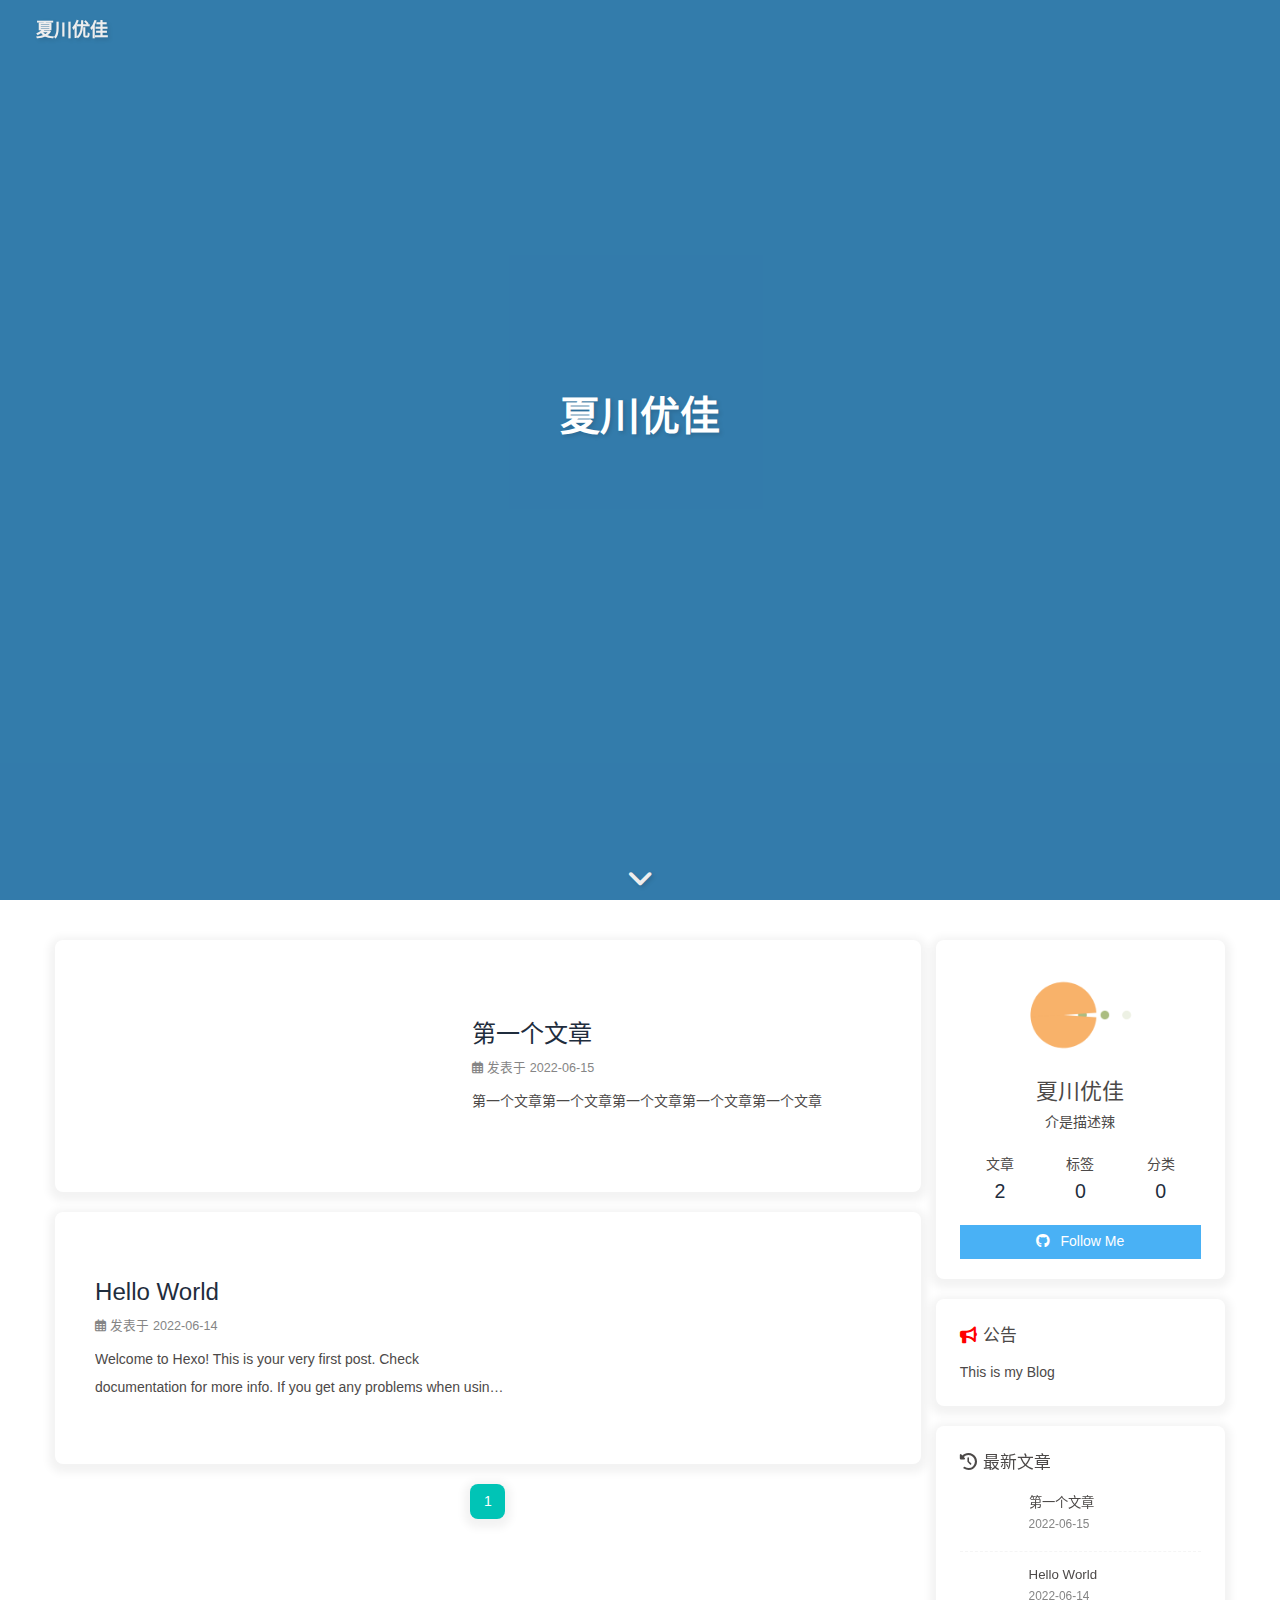
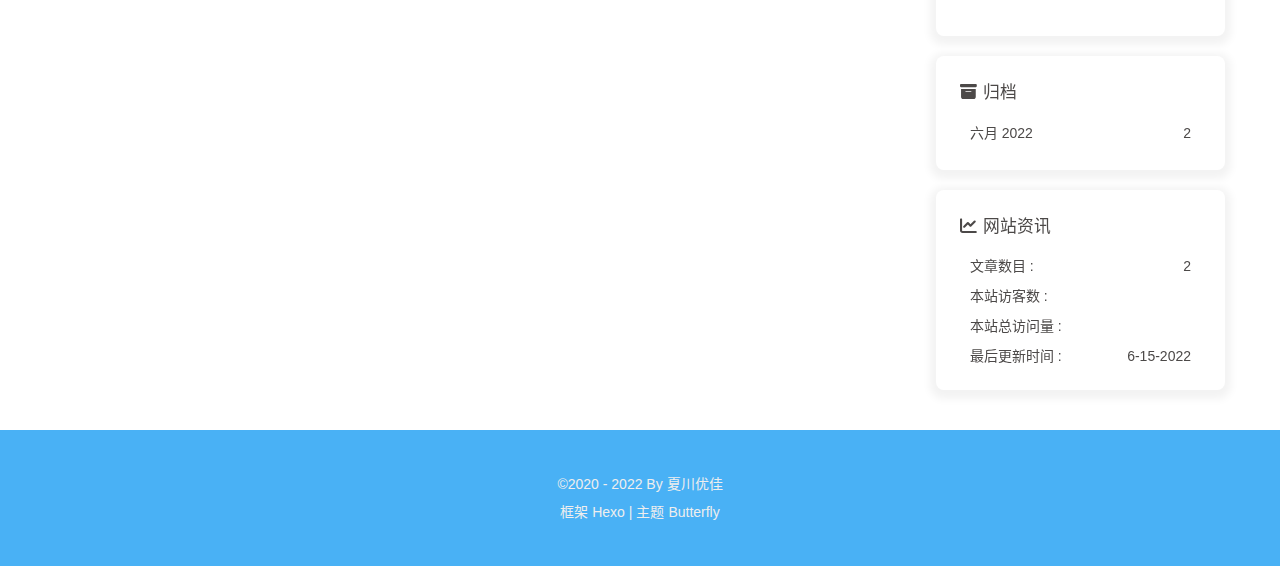
==== index.html @ 1b3fba4b "Site updated: 2022-06-15 10:42:10" ====
<!DOCTYPE html><html lang="zh-CN" data-theme="light"><head><meta charset="UTF-8"><meta http-equiv="X-UA-Compatible" content="IE=edge"><meta name="viewport" content="width=device-width, initial-scale=1.0, maximum-scale=1.0, user-scalable=no"><title>夏川优佳 - 副标题</title><meta name="keywords" content="博客"><meta name="author" content="夏川优佳"><meta name="copyright" content="夏川优佳"><meta name="format-detection" content="telephone=no"><meta name="theme-color" content="#ffffff"><meta name="description" content="介是描述辣">
<meta property="og:type" content="website">
<meta property="og:title" content="夏川优佳">
<meta property="og:url" content="https://xiachuanyoujia.github.io.git/index.html">
<meta property="og:site_name" content="夏川优佳">
<meta property="og:description" content="介是描述辣">
<meta property="og:locale" content="zh_CN">
<meta property="og:image" content="https://i.loli.net/2021/02/24/5O1day2nriDzjSu.png">
<meta property="article:author" content="夏川优佳">
<meta property="article:tag" content="博客">
<meta name="twitter:card" content="summary">
<meta name="twitter:image" content="https://i.loli.net/2021/02/24/5O1day2nriDzjSu.png"><link rel="shortcut icon" href="/img/favicon.png"><link rel="canonical" href="https://xiachuanyoujia.github.io.git/"><link rel="preconnect" href="//cdn.jsdelivr.net"/><link rel="preconnect" href="//busuanzi.ibruce.info"/><link rel="stylesheet" href="/css/index.css"><link rel="stylesheet" href="https://cdn.jsdelivr.net/npm/@fortawesome/fontawesome-free@6/css/all.min.css" media="print" onload="this.media='all'"><link rel="stylesheet" href="https://cdn.jsdelivr.net/npm/@fancyapps/ui/dist/fancybox.css" media="print" onload="this.media='all'"><script>const GLOBAL_CONFIG = { 
  root: '/',
  algolia: undefined,
  localSearch: undefined,
  translate: undefined,
  noticeOutdate: undefined,
  highlight: {"plugin":"highlighjs","highlightCopy":true,"highlightLang":true,"highlightHeightLimit":false},
  copy: {
    success: '复制成功',
    error: '复制错误',
    noSupport: '浏览器不支持'
  },
  relativeDate: {
    homepage: false,
    post: false
  },
  runtime: '',
  date_suffix: {
    just: '刚刚',
    min: '分钟前',
    hour: '小时前',
    day: '天前',
    month: '个月前'
  },
  copyright: undefined,
  lightbox: 'fancybox',
  Snackbar: undefined,
  source: {
    justifiedGallery: {
      js: 'https://cdn.jsdelivr.net/npm/flickr-justified-gallery@2/dist/fjGallery.min.js',
      css: 'https://cdn.jsdelivr.net/npm/flickr-justified-gallery@2/dist/fjGallery.min.css'
    }
  },
  isPhotoFigcaption: false,
  islazyload: false,
  isAnchor: false
}</script><script id="config-diff">var GLOBAL_CONFIG_SITE = {
  title: '夏川优佳',
  isPost: false,
  isHome: true,
  isHighlightShrink: false,
  isToc: false,
  postUpdate: '2022-06-15 10:41:44'
}</script><noscript><style type="text/css">
  #nav {
    opacity: 1
  }
  .justified-gallery img {
    opacity: 1
  }

  #recent-posts time,
  #post-meta time {
    display: inline !important
  }
</style></noscript><script>(win=>{
    win.saveToLocal = {
      set: function setWithExpiry(key, value, ttl) {
        if (ttl === 0) return
        const now = new Date()
        const expiryDay = ttl * 86400000
        const item = {
          value: value,
          expiry: now.getTime() + expiryDay,
        }
        localStorage.setItem(key, JSON.stringify(item))
      },

      get: function getWithExpiry(key) {
        const itemStr = localStorage.getItem(key)

        if (!itemStr) {
          return undefined
        }
        const item = JSON.parse(itemStr)
        const now = new Date()

        if (now.getTime() > item.expiry) {
          localStorage.removeItem(key)
          return undefined
        }
        return item.value
      }
    }
  
    win.getScript = url => new Promise((resolve, reject) => {
      const script = document.createElement('script')
      script.src = url
      script.async = true
      script.onerror = reject
      script.onload = script.onreadystatechange = function() {
        const loadState = this.readyState
        if (loadState && loadState !== 'loaded' && loadState !== 'complete') return
        script.onload = script.onreadystatechange = null
        resolve()
      }
      document.head.appendChild(script)
    })
  
      win.activateDarkMode = function () {
        document.documentElement.setAttribute('data-theme', 'dark')
        if (document.querySelector('meta[name="theme-color"]') !== null) {
          document.querySelector('meta[name="theme-color"]').setAttribute('content', '#0d0d0d')
        }
      }
      win.activateLightMode = function () {
        document.documentElement.setAttribute('data-theme', 'light')
        if (document.querySelector('meta[name="theme-color"]') !== null) {
          document.querySelector('meta[name="theme-color"]').setAttribute('content', '#ffffff')
        }
      }
      const t = saveToLocal.get('theme')
    
          if (t === 'dark') activateDarkMode()
          else if (t === 'light') activateLightMode()
        
      const asideStatus = saveToLocal.get('aside-status')
      if (asideStatus !== undefined) {
        if (asideStatus === 'hide') {
          document.documentElement.classList.add('hide-aside')
        } else {
          document.documentElement.classList.remove('hide-aside')
        }
      }
    
    const detectApple = () => {
      if(/iPad|iPhone|iPod|Macintosh/.test(navigator.userAgent)){
        document.documentElement.classList.add('apple')
      }
    }
    detectApple()
    })(window)</script><meta name="generator" content="Hexo 6.2.0"></head><body><div id="sidebar"><div id="menu-mask"></div><div id="sidebar-menus"><div class="avatar-img is-center"><img src="https://i.loli.net/2021/02/24/5O1day2nriDzjSu.png" onerror="onerror=null;src='/img/friend_404.gif'" alt="avatar"/></div><div class="sidebar-site-data site-data is-center"><a href="/archives/"><div class="headline">文章</div><div class="length-num">2</div></a><a href="/tags/"><div class="headline">标签</div><div class="length-num">0</div></a><a href="/categories/"><div class="headline">分类</div><div class="length-num">0</div></a></div><hr/></div></div><div class="page" id="body-wrap"><header class="full_page" id="page-header"><nav id="nav"><span id="blog_name"><a id="site-name" href="/">夏川优佳</a></span><div id="menus"><div id="toggle-menu"><a class="site-page"><i class="fas fa-bars fa-fw"></i></a></div></div></nav><div id="site-info"><h1 id="site-title">夏川优佳</h1></div><div id="scroll-down"><i class="fas fa-angle-down scroll-down-effects"></i></div></header><main class="layout" id="content-inner"><div class="recent-posts" id="recent-posts"><div class="recent-post-item"><div class="post_cover left"><a href="/2022/06/15/%E7%AC%AC%E4%B8%80%E4%B8%AA%E6%96%87%E7%AB%A0/" title="第一个文章"><img class="post_bg" src="[data-uri]" onerror="this.onerror=null;this.src='/img/404.jpg'" alt="第一个文章"></a></div><div class="recent-post-info"><a class="article-title" href="/2022/06/15/%E7%AC%AC%E4%B8%80%E4%B8%AA%E6%96%87%E7%AB%A0/" title="第一个文章">第一个文章</a><div class="article-meta-wrap"><span class="post-meta-date"><i class="far fa-calendar-alt"></i><span class="article-meta-label">发表于</span><time datetime="2022-06-15T02:38:54.000Z" title="发表于 2022-06-15 10:38:54">2022-06-15</time></span></div><div class="content">第一个文章第一个文章第一个文章第一个文章第一个文章
</div></div></div><div class="recent-post-item"><div class="post_cover right"><a href="/2022/06/14/hello-world/" title="Hello World"><img class="post_bg" src="[data-uri]" onerror="this.onerror=null;this.src='/img/404.jpg'" alt="Hello World"></a></div><div class="recent-post-info"><a class="article-title" href="/2022/06/14/hello-world/" title="Hello World">Hello World</a><div class="article-meta-wrap"><span class="post-meta-date"><i class="far fa-calendar-alt"></i><span class="article-meta-label">发表于</span><time datetime="2022-06-14T13:04:48.218Z" title="发表于 2022-06-14 21:04:48">2022-06-14</time></span></div><div class="content">Welcome to Hexo! This is your very first post. Check documentation for more info. If you get any problems when using Hexo, you can find the answer in troubleshooting or you can ask me on GitHub.
Quick StartCreate a new post1$ hexo new &quot;My New Post&quot;

More info: Writing
Run server1$ hexo server

More info: Server
Generate static files1$ hexo generate

More info: Generating
Deploy to remote sites1$ hexo deploy

More info: Deployment
</div></div></div><nav id="pagination"><div class="pagination"><span class="page-number current">1</span></div></nav></div><div class="aside-content" id="aside-content"><div class="card-widget card-info"><div class="is-center"><div class="avatar-img"><img src="https://i.loli.net/2021/02/24/5O1day2nriDzjSu.png" onerror="this.onerror=null;this.src='/img/friend_404.gif'" alt="avatar"/></div><div class="author-info__name">夏川优佳</div><div class="author-info__description">介是描述辣</div></div><div class="card-info-data site-data is-center"><a href="/archives/"><div class="headline">文章</div><div class="length-num">2</div></a><a href="/tags/"><div class="headline">标签</div><div class="length-num">0</div></a><a href="/categories/"><div class="headline">分类</div><div class="length-num">0</div></a></div><a id="card-info-btn" target="_blank" rel="noopener" href="https://github.com/xxxxxx"><i class="fab fa-github"></i><span>Follow Me</span></a></div><div class="card-widget card-announcement"><div class="item-headline"><i class="fas fa-bullhorn fa-shake"></i><span>公告</span></div><div class="announcement_content">This is my Blog</div></div><div class="sticky_layout"><div class="card-widget card-recent-post"><div class="item-headline"><i class="fas fa-history"></i><span>最新文章</span></div><div class="aside-list"><div class="aside-list-item"><a class="thumbnail" href="/2022/06/15/%E7%AC%AC%E4%B8%80%E4%B8%AA%E6%96%87%E7%AB%A0/" title="第一个文章"><img src="[data-uri]" onerror="this.onerror=null;this.src='/img/404.jpg'" alt="第一个文章"/></a><div class="content"><a class="title" href="/2022/06/15/%E7%AC%AC%E4%B8%80%E4%B8%AA%E6%96%87%E7%AB%A0/" title="第一个文章">第一个文章</a><time datetime="2022-06-15T02:38:54.000Z" title="发表于 2022-06-15 10:38:54">2022-06-15</time></div></div><div class="aside-list-item"><a class="thumbnail" href="/2022/06/14/hello-world/" title="Hello World"><img src="[data-uri]" onerror="this.onerror=null;this.src='/img/404.jpg'" alt="Hello World"/></a><div class="content"><a class="title" href="/2022/06/14/hello-world/" title="Hello World">Hello World</a><time datetime="2022-06-14T13:04:48.218Z" title="发表于 2022-06-14 21:04:48">2022-06-14</time></div></div></div></div><div class="card-widget card-archives"><div class="item-headline"><i class="fas fa-archive"></i><span>归档</span></div><ul class="card-archive-list"><li class="card-archive-list-item"><a class="card-archive-list-link" href="/archives/2022/06/"><span class="card-archive-list-date">六月 2022</span><span class="card-archive-list-count">2</span></a></li></ul></div><div class="card-widget card-webinfo"><div class="item-headline"><i class="fas fa-chart-line"></i><span>网站资讯</span></div><div class="webinfo"><div class="webinfo-item"><div class="item-name">文章数目 :</div><div class="item-count">2</div></div><div class="webinfo-item"><div class="item-name">本站访客数 :</div><div class="item-count" id="busuanzi_value_site_uv"></div></div><div class="webinfo-item"><div class="item-name">本站总访问量 :</div><div class="item-count" id="busuanzi_value_site_pv"></div></div><div class="webinfo-item"><div class="item-name">最后更新时间 :</div><div class="item-count" id="last-push-date" data-lastPushDate="2022-06-15T02:41:44.175Z"></div></div></div></div></div></div></main><footer id="footer"><div id="footer-wrap"><div class="copyright">&copy;2020 - 2022 By 夏川优佳</div><div class="framework-info"><span>框架 </span><a target="_blank" rel="noopener" href="https://hexo.io">Hexo</a><span class="footer-separator">|</span><span>主题 </span><a target="_blank" rel="noopener" href="https://github.com/jerryc127/hexo-theme-butterfly">Butterfly</a></div></div></footer></div><div id="rightside"><div id="rightside-config-hide"><button id="darkmode" type="button" title="浅色和深色模式转换"><i class="fas fa-adjust"></i></button><button id="hide-aside-btn" type="button" title="单栏和双栏切换"><i class="fas fa-arrows-alt-h"></i></button></div><div id="rightside-config-show"><button id="rightside_config" type="button" title="设置"><i class="fas fa-cog fa-spin"></i></button><button id="go-up" type="button" title="回到顶部"><i class="fas fa-arrow-up"></i></button></div></div><div><script src="/js/utils.js"></script><script src="/js/main.js"></script><script src="https://cdn.jsdelivr.net/npm/@fancyapps/ui/dist/fancybox.umd.js"></script><div class="js-pjax"></div><script async data-pjax src="//busuanzi.ibruce.info/busuanzi/2.3/busuanzi.pure.mini.js"></script></div></body></html>
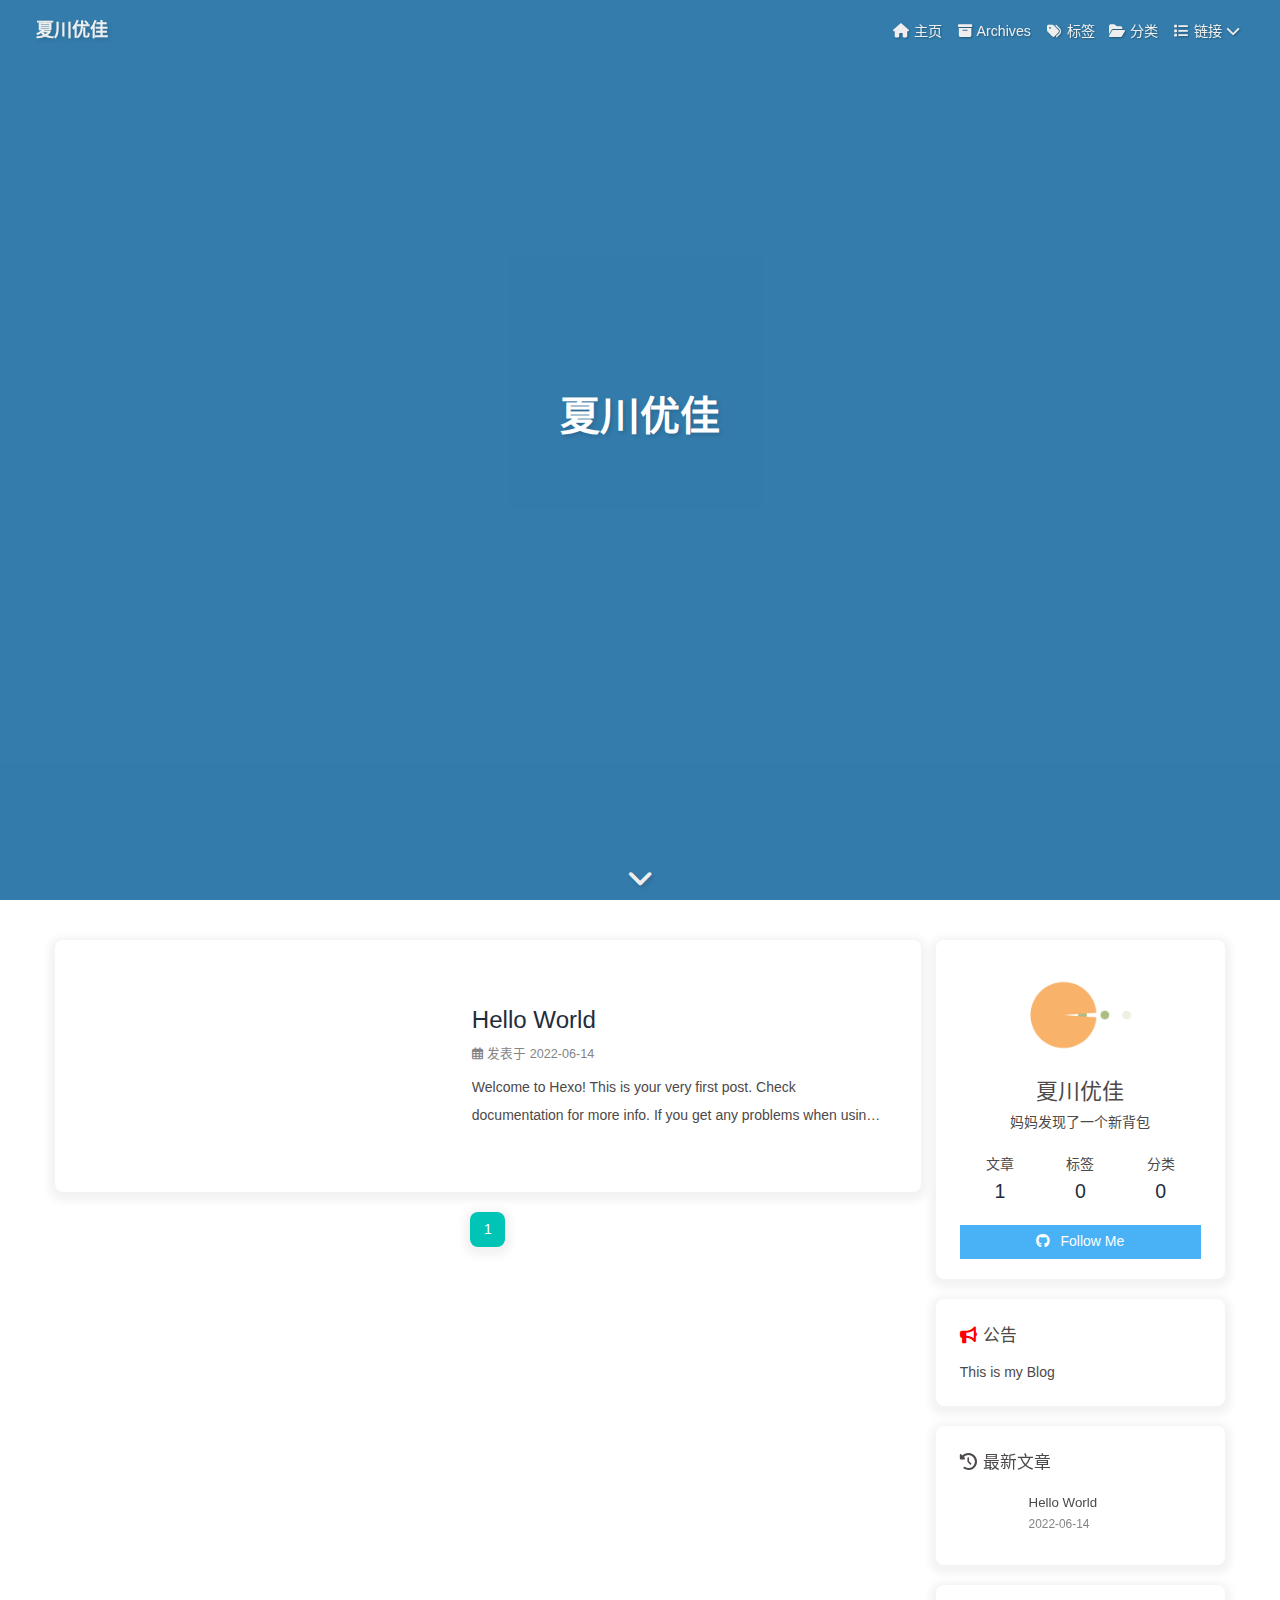
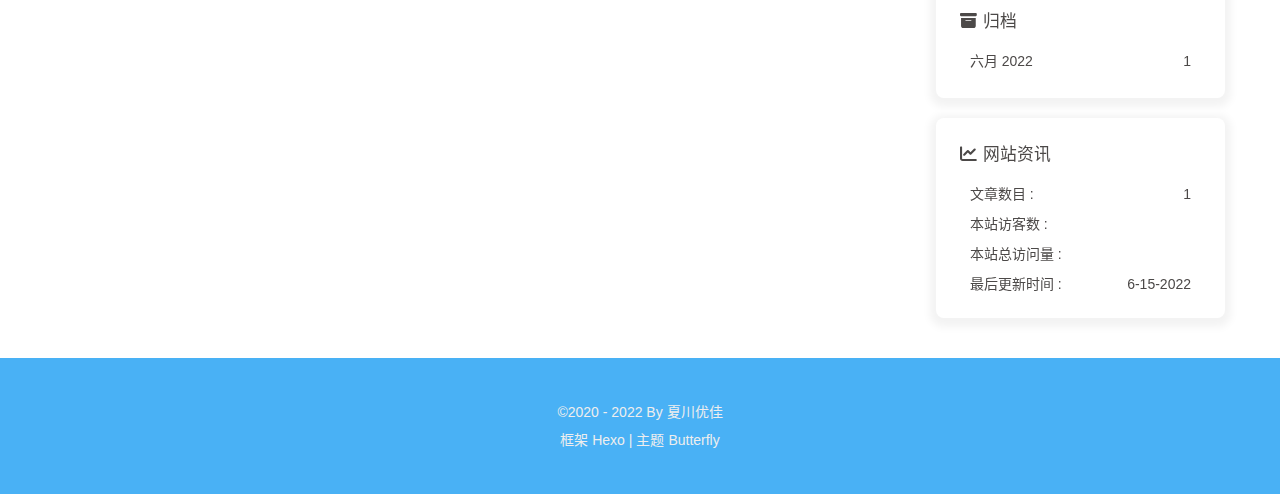
==== commit 221db5e5: "Site updated: 2022-06-15 11:20:56" ====
--- a/index.html
+++ b/index.html
@@ -1,13 +1,13 @@
-<!DOCTYPE html><html lang="zh-CN" data-theme="light"><head><meta charset="UTF-8"><meta http-equiv="X-UA-Compatible" content="IE=edge"><meta name="viewport" content="width=device-width, initial-scale=1.0, maximum-scale=1.0, user-scalable=no"><title>夏川优佳 - 副标题</title><meta name="keywords" content="博客"><meta name="author" content="夏川优佳"><meta name="copyright" content="夏川优佳"><meta name="format-detection" content="telephone=no"><meta name="theme-color" content="#ffffff"><meta name="description" content="介是描述辣">
+<!DOCTYPE html><html lang="zh-CN" data-theme="light"><head><meta charset="UTF-8"><meta http-equiv="X-UA-Compatible" content="IE=edge"><meta name="viewport" content="width=device-width, initial-scale=1.0, maximum-scale=1.0, user-scalable=no"><title>夏川优佳 - 正在驾驶铁御</title><meta name="keywords" content="博客，咕咕咕"><meta name="author" content="夏川优佳"><meta name="copyright" content="夏川优佳"><meta name="format-detection" content="telephone=no"><meta name="theme-color" content="#ffffff"><meta name="description" content="妈妈发现了一个新背包">
 <meta property="og:type" content="website">
 <meta property="og:title" content="夏川优佳">
 <meta property="og:url" content="https://xiachuanyoujia.github.io.git/index.html">
 <meta property="og:site_name" content="夏川优佳">
-<meta property="og:description" content="介是描述辣">
+<meta property="og:description" content="妈妈发现了一个新背包">
 <meta property="og:locale" content="zh_CN">
 <meta property="og:image" content="https://i.loli.net/2021/02/24/5O1day2nriDzjSu.png">
 <meta property="article:author" content="夏川优佳">
-<meta property="article:tag" content="博客">
+<meta property="article:tag" content="博客，咕咕咕">
 <meta name="twitter:card" content="summary">
 <meta name="twitter:image" content="https://i.loli.net/2021/02/24/5O1day2nriDzjSu.png"><link rel="shortcut icon" href="/img/favicon.png"><link rel="canonical" href="https://xiachuanyoujia.github.io.git/"><link rel="preconnect" href="//cdn.jsdelivr.net"/><link rel="preconnect" href="//busuanzi.ibruce.info"/><link rel="stylesheet" href="/css/index.css"><link rel="stylesheet" href="https://cdn.jsdelivr.net/npm/@fortawesome/fontawesome-free@6/css/all.min.css" media="print" onload="this.media='all'"><link rel="stylesheet" href="https://cdn.jsdelivr.net/npm/@fancyapps/ui/dist/fancybox.css" media="print" onload="this.media='all'"><script>const GLOBAL_CONFIG = { 
   root: '/',
@@ -51,7 +51,7 @@
   isHome: true,
   isHighlightShrink: false,
   isToc: false,
-  postUpdate: '2022-06-15 10:41:44'
+  postUpdate: '2022-06-15 11:20:55'
 }</script><noscript><style type="text/css">
   #nav {
     opacity: 1
@@ -140,8 +140,7 @@
       }
     }
     detectApple()
-    })(window)</script><meta name="generator" content="Hexo 6.2.0"></head><body><div id="sidebar"><div id="menu-mask"></div><div id="sidebar-menus"><div class="avatar-img is-center"><img src="https://i.loli.net/2021/02/24/5O1day2nriDzjSu.png" onerror="onerror=null;src='/img/friend_404.gif'" alt="avatar"/></div><div class="sidebar-site-data site-data is-center"><a href="/archives/"><div class="headline">文章</div><div class="length-num">2</div></a><a href="/tags/"><div class="headline">标签</div><div class="length-num">0</div></a><a href="/categories/"><div class="headline">分类</div><div class="length-num">0</div></a></div><hr/></div></div><div class="page" id="body-wrap"><header class="full_page" id="page-header"><nav id="nav"><span id="blog_name"><a id="site-name" href="/">夏川优佳</a></span><div id="menus"><div id="toggle-menu"><a class="site-page"><i class="fas fa-bars fa-fw"></i></a></div></div></nav><div id="site-info"><h1 id="site-title">夏川优佳</h1></div><div id="scroll-down"><i class="fas fa-angle-down scroll-down-effects"></i></div></header><main class="layout" id="content-inner"><div class="recent-posts" id="recent-posts"><div class="recent-post-item"><div class="post_cover left"><a href="/2022/06/15/%E7%AC%AC%E4%B8%80%E4%B8%AA%E6%96%87%E7%AB%A0/" title="第一个文章"><img class="post_bg" src="[data-uri]" onerror="this.onerror=null;this.src='/img/404.jpg'" alt="第一个文章"></a></div><div class="recent-post-info"><a class="article-title" href="/2022/06/15/%E7%AC%AC%E4%B8%80%E4%B8%AA%E6%96%87%E7%AB%A0/" title="第一个文章">第一个文章</a><div class="article-meta-wrap"><span class="post-meta-date"><i class="far fa-calendar-alt"></i><span class="article-meta-label">发表于</span><time datetime="2022-06-15T02:38:54.000Z" title="发表于 2022-06-15 10:38:54">2022-06-15</time></span></div><div class="content">第一个文章第一个文章第一个文章第一个文章第一个文章
-</div></div></div><div class="recent-post-item"><div class="post_cover right"><a href="/2022/06/14/hello-world/" title="Hello World"><img class="post_bg" src="[data-uri]" onerror="this.onerror=null;this.src='/img/404.jpg'" alt="Hello World"></a></div><div class="recent-post-info"><a class="article-title" href="/2022/06/14/hello-world/" title="Hello World">Hello World</a><div class="article-meta-wrap"><span class="post-meta-date"><i class="far fa-calendar-alt"></i><span class="article-meta-label">发表于</span><time datetime="2022-06-14T13:04:48.218Z" title="发表于 2022-06-14 21:04:48">2022-06-14</time></span></div><div class="content">Welcome to Hexo! This is your very first post. Check documentation for more info. If you get any problems when using Hexo, you can find the answer in troubleshooting or you can ask me on GitHub.
+    })(window)</script><meta name="generator" content="Hexo 6.2.0"></head><body><div id="sidebar"><div id="menu-mask"></div><div id="sidebar-menus"><div class="avatar-img is-center"><img src="https://i.loli.net/2021/02/24/5O1day2nriDzjSu.png" onerror="onerror=null;src='/img/friend_404.gif'" alt="avatar"/></div><div class="sidebar-site-data site-data is-center"><a href="/archives/"><div class="headline">文章</div><div class="length-num">1</div></a><a href="/tags/"><div class="headline">标签</div><div class="length-num">0</div></a><a href="/categories/"><div class="headline">分类</div><div class="length-num">0</div></a></div><hr/><div class="menus_items"><div class="menus_item"><a class="site-page" href="/"><i class="fa-fw fas fa-home"></i><span> 主页</span></a></div><div class="menus_item"><a class="site-page" href="/archives/"><i class="fa-fw fas fa-archive"></i><span> Archives</span></a></div><div class="menus_item"><a class="site-page" href="/tags/"><i class="fa-fw fas fa-tags"></i><span> 标签</span></a></div><div class="menus_item"><a class="site-page" href="/categories/"><i class="fa-fw fas fa-folder-open"></i><span> 分类</span></a></div><div class="menus_item"><a class="site-page group" href="javascript:void(0);"><i class="fa-fw fas fa-list"></i><span> 链接</span><i class="fas fa-chevron-down"></i></a><ul class="menus_item_child"><li><a class="site-page child" href="/link/"><i class="fa-fw fas fa-link"></i><span> 友情链接</span></a></li><li><a class="site-page child" href="/about/"><i class="fa-fw fas fa-heart"></i><span> 关于</span></a></li></ul></div></div></div></div><div class="page" id="body-wrap"><header class="full_page" id="page-header"><nav id="nav"><span id="blog_name"><a id="site-name" href="/">夏川优佳</a></span><div id="menus"><div class="menus_items"><div class="menus_item"><a class="site-page" href="/"><i class="fa-fw fas fa-home"></i><span> 主页</span></a></div><div class="menus_item"><a class="site-page" href="/archives/"><i class="fa-fw fas fa-archive"></i><span> Archives</span></a></div><div class="menus_item"><a class="site-page" href="/tags/"><i class="fa-fw fas fa-tags"></i><span> 标签</span></a></div><div class="menus_item"><a class="site-page" href="/categories/"><i class="fa-fw fas fa-folder-open"></i><span> 分类</span></a></div><div class="menus_item"><a class="site-page group" href="javascript:void(0);"><i class="fa-fw fas fa-list"></i><span> 链接</span><i class="fas fa-chevron-down"></i></a><ul class="menus_item_child"><li><a class="site-page child" href="/link/"><i class="fa-fw fas fa-link"></i><span> 友情链接</span></a></li><li><a class="site-page child" href="/about/"><i class="fa-fw fas fa-heart"></i><span> 关于</span></a></li></ul></div></div><div id="toggle-menu"><a class="site-page"><i class="fas fa-bars fa-fw"></i></a></div></div></nav><div id="site-info"><h1 id="site-title">夏川优佳</h1></div><div id="scroll-down"><i class="fas fa-angle-down scroll-down-effects"></i></div></header><main class="layout" id="content-inner"><div class="recent-posts" id="recent-posts"><div class="recent-post-item"><div class="post_cover left"><a href="/2022/06/14/hello-world/" title="Hello World"><img class="post_bg" src="[data-uri]" onerror="this.onerror=null;this.src='/img/404.jpg'" alt="Hello World"></a></div><div class="recent-post-info"><a class="article-title" href="/2022/06/14/hello-world/" title="Hello World">Hello World</a><div class="article-meta-wrap"><span class="post-meta-date"><i class="far fa-calendar-alt"></i><span class="article-meta-label">发表于</span><time datetime="2022-06-14T13:04:48.218Z" title="发表于 2022-06-14 21:04:48">2022-06-14</time></span></div><div class="content">Welcome to Hexo! This is your very first post. Check documentation for more info. If you get any problems when using Hexo, you can find the answer in troubleshooting or you can ask me on GitHub.
 Quick StartCreate a new post1$ hexo new &quot;My New Post&quot;
 
 More info: Writing
@@ -154,4 +153,4 @@
 Deploy to remote sites1$ hexo deploy
 
 More info: Deployment
-</div></div></div><nav id="pagination"><div class="pagination"><span class="page-number current">1</span></div></nav></div><div class="aside-content" id="aside-content"><div class="card-widget card-info"><div class="is-center"><div class="avatar-img"><img src="https://i.loli.net/2021/02/24/5O1day2nriDzjSu.png" onerror="this.onerror=null;this.src='/img/friend_404.gif'" alt="avatar"/></div><div class="author-info__name">夏川优佳</div><div class="author-info__description">介是描述辣</div></div><div class="card-info-data site-data is-center"><a href="/archives/"><div class="headline">文章</div><div class="length-num">2</div></a><a href="/tags/"><div class="headline">标签</div><div class="length-num">0</div></a><a href="/categories/"><div class="headline">分类</div><div class="length-num">0</div></a></div><a id="card-info-btn" target="_blank" rel="noopener" href="https://github.com/xxxxxx"><i class="fab fa-github"></i><span>Follow Me</span></a></div><div class="card-widget card-announcement"><div class="item-headline"><i class="fas fa-bullhorn fa-shake"></i><span>公告</span></div><div class="announcement_content">This is my Blog</div></div><div class="sticky_layout"><div class="card-widget card-recent-post"><div class="item-headline"><i class="fas fa-history"></i><span>最新文章</span></div><div class="aside-list"><div class="aside-list-item"><a class="thumbnail" href="/2022/06/15/%E7%AC%AC%E4%B8%80%E4%B8%AA%E6%96%87%E7%AB%A0/" title="第一个文章"><img src="[data-uri]" onerror="this.onerror=null;this.src='/img/404.jpg'" alt="第一个文章"/></a><div class="content"><a class="title" href="/2022/06/15/%E7%AC%AC%E4%B8%80%E4%B8%AA%E6%96%87%E7%AB%A0/" title="第一个文章">第一个文章</a><time datetime="2022-06-15T02:38:54.000Z" title="发表于 2022-06-15 10:38:54">2022-06-15</time></div></div><div class="aside-list-item"><a class="thumbnail" href="/2022/06/14/hello-world/" title="Hello World"><img src="[data-uri]" onerror="this.onerror=null;this.src='/img/404.jpg'" alt="Hello World"/></a><div class="content"><a class="title" href="/2022/06/14/hello-world/" title="Hello World">Hello World</a><time datetime="2022-06-14T13:04:48.218Z" title="发表于 2022-06-14 21:04:48">2022-06-14</time></div></div></div></div><div class="card-widget card-archives"><div class="item-headline"><i class="fas fa-archive"></i><span>归档</span></div><ul class="card-archive-list"><li class="card-archive-list-item"><a class="card-archive-list-link" href="/archives/2022/06/"><span class="card-archive-list-date">六月 2022</span><span class="card-archive-list-count">2</span></a></li></ul></div><div class="card-widget card-webinfo"><div class="item-headline"><i class="fas fa-chart-line"></i><span>网站资讯</span></div><div class="webinfo"><div class="webinfo-item"><div class="item-name">文章数目 :</div><div class="item-count">2</div></div><div class="webinfo-item"><div class="item-name">本站访客数 :</div><div class="item-count" id="busuanzi_value_site_uv"></div></div><div class="webinfo-item"><div class="item-name">本站总访问量 :</div><div class="item-count" id="busuanzi_value_site_pv"></div></div><div class="webinfo-item"><div class="item-name">最后更新时间 :</div><div class="item-count" id="last-push-date" data-lastPushDate="2022-06-15T02:41:44.175Z"></div></div></div></div></div></div></main><footer id="footer"><div id="footer-wrap"><div class="copyright">&copy;2020 - 2022 By 夏川优佳</div><div class="framework-info"><span>框架 </span><a target="_blank" rel="noopener" href="https://hexo.io">Hexo</a><span class="footer-separator">|</span><span>主题 </span><a target="_blank" rel="noopener" href="https://github.com/jerryc127/hexo-theme-butterfly">Butterfly</a></div></div></footer></div><div id="rightside"><div id="rightside-config-hide"><button id="darkmode" type="button" title="浅色和深色模式转换"><i class="fas fa-adjust"></i></button><button id="hide-aside-btn" type="button" title="单栏和双栏切换"><i class="fas fa-arrows-alt-h"></i></button></div><div id="rightside-config-show"><button id="rightside_config" type="button" title="设置"><i class="fas fa-cog fa-spin"></i></button><button id="go-up" type="button" title="回到顶部"><i class="fas fa-arrow-up"></i></button></div></div><div><script src="/js/utils.js"></script><script src="/js/main.js"></script><script src="https://cdn.jsdelivr.net/npm/@fancyapps/ui/dist/fancybox.umd.js"></script><div class="js-pjax"></div><script async data-pjax src="//busuanzi.ibruce.info/busuanzi/2.3/busuanzi.pure.mini.js"></script></div></body></html>+</div></div></div><nav id="pagination"><div class="pagination"><span class="page-number current">1</span></div></nav></div><div class="aside-content" id="aside-content"><div class="card-widget card-info"><div class="is-center"><div class="avatar-img"><img src="https://i.loli.net/2021/02/24/5O1day2nriDzjSu.png" onerror="this.onerror=null;this.src='/img/friend_404.gif'" alt="avatar"/></div><div class="author-info__name">夏川优佳</div><div class="author-info__description">妈妈发现了一个新背包</div></div><div class="card-info-data site-data is-center"><a href="/archives/"><div class="headline">文章</div><div class="length-num">1</div></a><a href="/tags/"><div class="headline">标签</div><div class="length-num">0</div></a><a href="/categories/"><div class="headline">分类</div><div class="length-num">0</div></a></div><a id="card-info-btn" target="_blank" rel="noopener" href="https://github.com/xxxxxx"><i class="fab fa-github"></i><span>Follow Me</span></a></div><div class="card-widget card-announcement"><div class="item-headline"><i class="fas fa-bullhorn fa-shake"></i><span>公告</span></div><div class="announcement_content">This is my Blog</div></div><div class="sticky_layout"><div class="card-widget card-recent-post"><div class="item-headline"><i class="fas fa-history"></i><span>最新文章</span></div><div class="aside-list"><div class="aside-list-item"><a class="thumbnail" href="/2022/06/14/hello-world/" title="Hello World"><img src="[data-uri]" onerror="this.onerror=null;this.src='/img/404.jpg'" alt="Hello World"/></a><div class="content"><a class="title" href="/2022/06/14/hello-world/" title="Hello World">Hello World</a><time datetime="2022-06-14T13:04:48.218Z" title="发表于 2022-06-14 21:04:48">2022-06-14</time></div></div></div></div><div class="card-widget card-archives"><div class="item-headline"><i class="fas fa-archive"></i><span>归档</span></div><ul class="card-archive-list"><li class="card-archive-list-item"><a class="card-archive-list-link" href="/archives/2022/06/"><span class="card-archive-list-date">六月 2022</span><span class="card-archive-list-count">1</span></a></li></ul></div><div class="card-widget card-webinfo"><div class="item-headline"><i class="fas fa-chart-line"></i><span>网站资讯</span></div><div class="webinfo"><div class="webinfo-item"><div class="item-name">文章数目 :</div><div class="item-count">1</div></div><div class="webinfo-item"><div class="item-name">本站访客数 :</div><div class="item-count" id="busuanzi_value_site_uv"></div></div><div class="webinfo-item"><div class="item-name">本站总访问量 :</div><div class="item-count" id="busuanzi_value_site_pv"></div></div><div class="webinfo-item"><div class="item-name">最后更新时间 :</div><div class="item-count" id="last-push-date" data-lastPushDate="2022-06-15T03:20:55.522Z"></div></div></div></div></div></div></main><footer id="footer"><div id="footer-wrap"><div class="copyright">&copy;2020 - 2022 By 夏川优佳</div><div class="framework-info"><span>框架 </span><a target="_blank" rel="noopener" href="https://hexo.io">Hexo</a><span class="footer-separator">|</span><span>主题 </span><a target="_blank" rel="noopener" href="https://github.com/jerryc127/hexo-theme-butterfly">Butterfly</a></div></div></footer></div><div id="rightside"><div id="rightside-config-hide"><button id="darkmode" type="button" title="浅色和深色模式转换"><i class="fas fa-adjust"></i></button><button id="hide-aside-btn" type="button" title="单栏和双栏切换"><i class="fas fa-arrows-alt-h"></i></button></div><div id="rightside-config-show"><button id="rightside_config" type="button" title="设置"><i class="fas fa-cog fa-spin"></i></button><button id="go-up" type="button" title="回到顶部"><i class="fas fa-arrow-up"></i></button></div></div><div><script src="/js/utils.js"></script><script src="/js/main.js"></script><script src="https://cdn.jsdelivr.net/npm/@fancyapps/ui/dist/fancybox.umd.js"></script><div class="js-pjax"></div><script async data-pjax src="//busuanzi.ibruce.info/busuanzi/2.3/busuanzi.pure.mini.js"></script></div></body></html>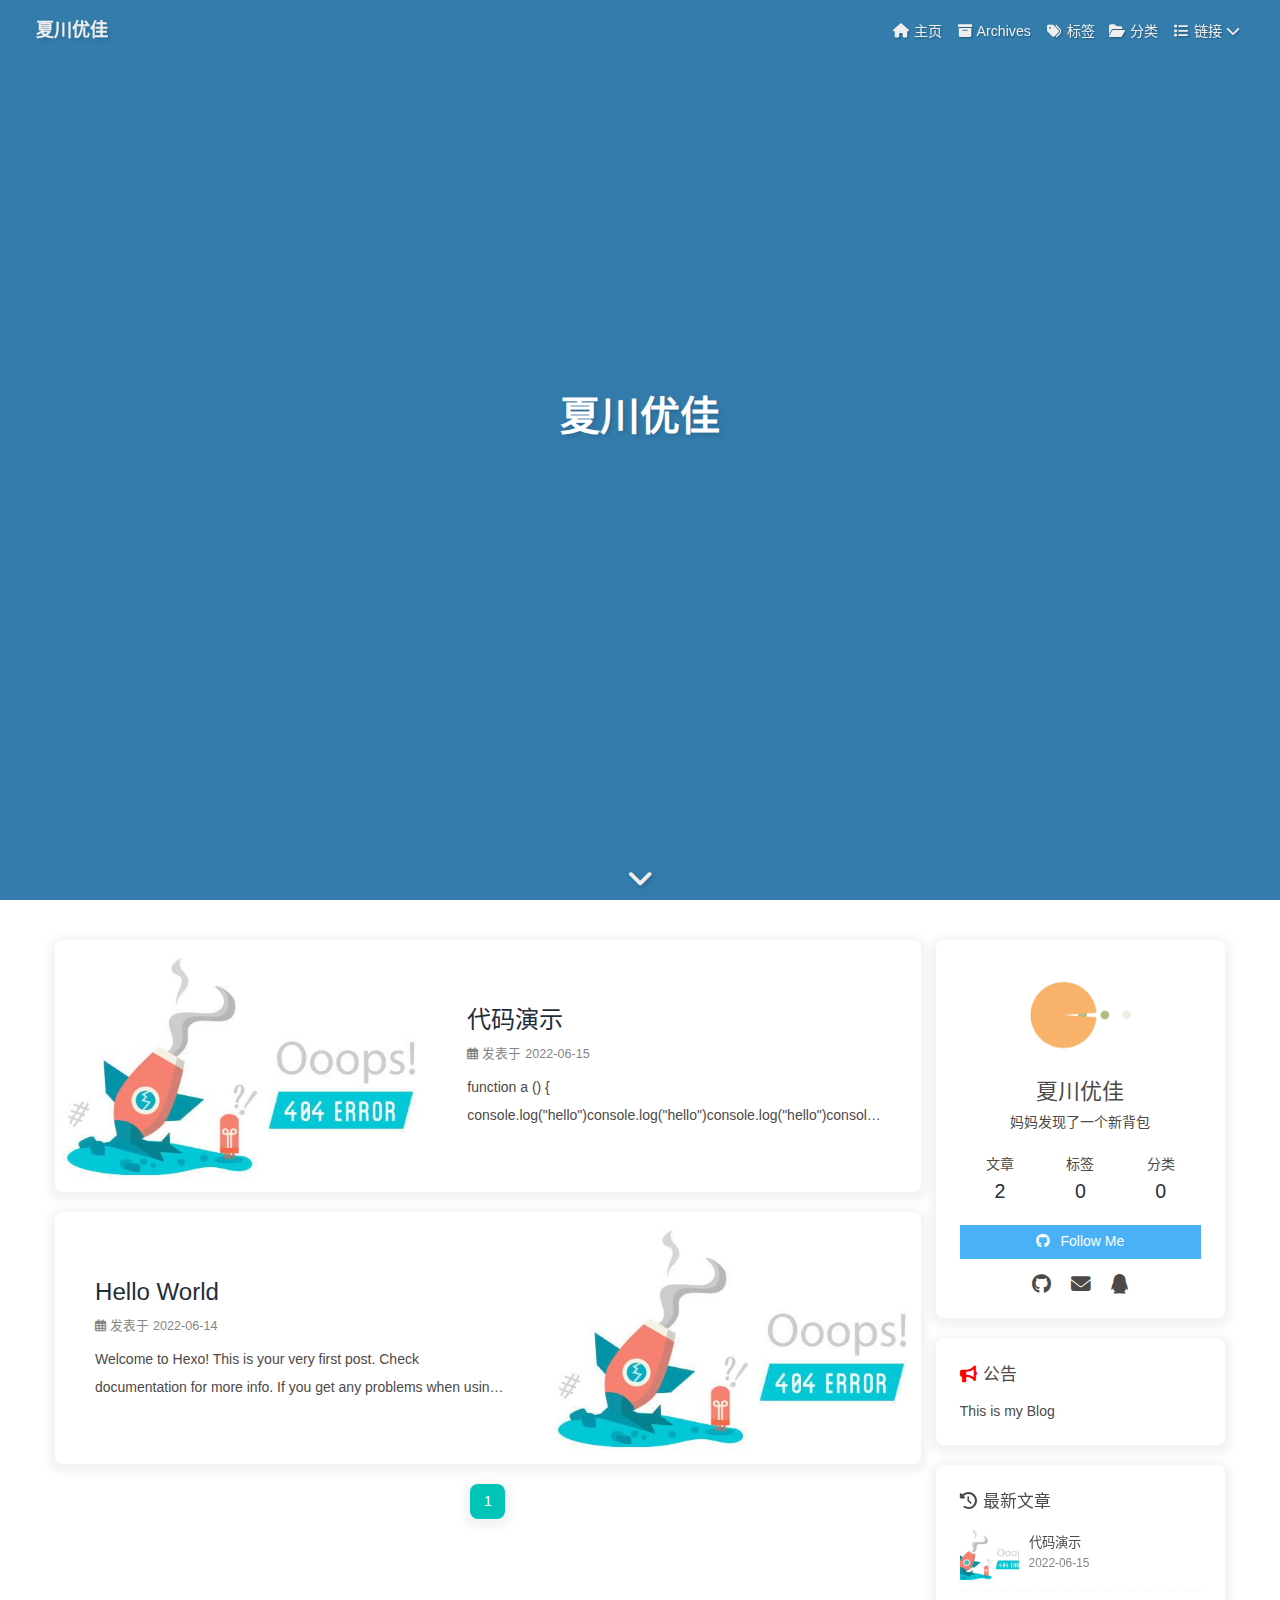
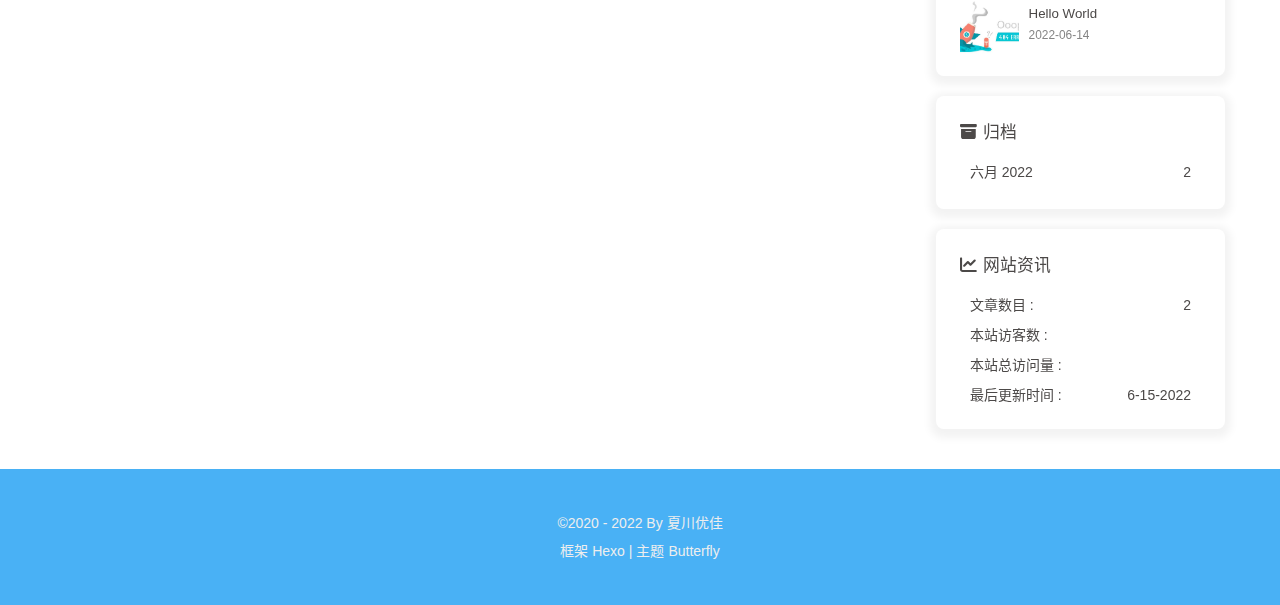
==== commit 9ea05ec6: "Site updated: 2022-06-15 16:26:07" ====
--- a/index.html
+++ b/index.html
@@ -1,21 +1,21 @@
 <!DOCTYPE html><html lang="zh-CN" data-theme="light"><head><meta charset="UTF-8"><meta http-equiv="X-UA-Compatible" content="IE=edge"><meta name="viewport" content="width=device-width, initial-scale=1.0, maximum-scale=1.0, user-scalable=no"><title>夏川优佳 - 正在驾驶铁御</title><meta name="keywords" content="博客，咕咕咕"><meta name="author" content="夏川优佳"><meta name="copyright" content="夏川优佳"><meta name="format-detection" content="telephone=no"><meta name="theme-color" content="#ffffff"><meta name="description" content="妈妈发现了一个新背包">
 <meta property="og:type" content="website">
 <meta property="og:title" content="夏川优佳">
-<meta property="og:url" content="https://xiachuanyoujia.github.io.git/index.html">
+<meta property="og:url" content="https://xiachuanyoujia.github.io/index.html">
 <meta property="og:site_name" content="夏川优佳">
 <meta property="og:description" content="妈妈发现了一个新背包">
 <meta property="og:locale" content="zh_CN">
-<meta property="og:image" content="https://i.loli.net/2021/02/24/5O1day2nriDzjSu.png">
+<meta property="og:image" content="https://xiachuanyoujia.github.io/source/img/preview.gif">
 <meta property="article:author" content="夏川优佳">
 <meta property="article:tag" content="博客，咕咕咕">
 <meta name="twitter:card" content="summary">
-<meta name="twitter:image" content="https://i.loli.net/2021/02/24/5O1day2nriDzjSu.png"><link rel="shortcut icon" href="/img/favicon.png"><link rel="canonical" href="https://xiachuanyoujia.github.io.git/"><link rel="preconnect" href="//cdn.jsdelivr.net"/><link rel="preconnect" href="//busuanzi.ibruce.info"/><link rel="stylesheet" href="/css/index.css"><link rel="stylesheet" href="https://cdn.jsdelivr.net/npm/@fortawesome/fontawesome-free@6/css/all.min.css" media="print" onload="this.media='all'"><link rel="stylesheet" href="https://cdn.jsdelivr.net/npm/@fancyapps/ui/dist/fancybox.css" media="print" onload="this.media='all'"><script>const GLOBAL_CONFIG = { 
+<meta name="twitter:image" content="https://xiachuanyoujia.github.io/source/img/preview.gif"><link rel="shortcut icon" href="/img/favicon.png"><link rel="canonical" href="https://xiachuanyoujia.github.io/"><link rel="preconnect" href="//cdn.jsdelivr.net"/><link rel="preconnect" href="//busuanzi.ibruce.info"/><link rel="stylesheet" href="/css/index.css"><link rel="stylesheet" href="https://cdn.jsdelivr.net/npm/@fortawesome/fontawesome-free@6/css/all.min.css" media="print" onload="this.media='all'"><link rel="stylesheet" href="https://cdn.jsdelivr.net/npm/@fancyapps/ui/dist/fancybox.css" media="print" onload="this.media='all'"><script>const GLOBAL_CONFIG = { 
   root: '/',
   algolia: undefined,
   localSearch: undefined,
   translate: undefined,
   noticeOutdate: undefined,
-  highlight: {"plugin":"highlighjs","highlightCopy":true,"highlightLang":true,"highlightHeightLimit":false},
+  highlight: {"plugin":"highlighjs","highlightCopy":true,"highlightLang":true,"highlightHeightLimit":50},
   copy: {
     success: '复制成功',
     error: '复制错误',
@@ -51,7 +51,7 @@
   isHome: true,
   isHighlightShrink: false,
   isToc: false,
-  postUpdate: '2022-06-15 11:20:55'
+  postUpdate: '2022-06-15 16:04:23'
 }</script><noscript><style type="text/css">
   #nav {
     opacity: 1
@@ -140,17 +140,17 @@
       }
     }
     detectApple()
-    })(window)</script><meta name="generator" content="Hexo 6.2.0"></head><body><div id="sidebar"><div id="menu-mask"></div><div id="sidebar-menus"><div class="avatar-img is-center"><img src="https://i.loli.net/2021/02/24/5O1day2nriDzjSu.png" onerror="onerror=null;src='/img/friend_404.gif'" alt="avatar"/></div><div class="sidebar-site-data site-data is-center"><a href="/archives/"><div class="headline">文章</div><div class="length-num">1</div></a><a href="/tags/"><div class="headline">标签</div><div class="length-num">0</div></a><a href="/categories/"><div class="headline">分类</div><div class="length-num">0</div></a></div><hr/><div class="menus_items"><div class="menus_item"><a class="site-page" href="/"><i class="fa-fw fas fa-home"></i><span> 主页</span></a></div><div class="menus_item"><a class="site-page" href="/archives/"><i class="fa-fw fas fa-archive"></i><span> Archives</span></a></div><div class="menus_item"><a class="site-page" href="/tags/"><i class="fa-fw fas fa-tags"></i><span> 标签</span></a></div><div class="menus_item"><a class="site-page" href="/categories/"><i class="fa-fw fas fa-folder-open"></i><span> 分类</span></a></div><div class="menus_item"><a class="site-page group" href="javascript:void(0);"><i class="fa-fw fas fa-list"></i><span> 链接</span><i class="fas fa-chevron-down"></i></a><ul class="menus_item_child"><li><a class="site-page child" href="/link/"><i class="fa-fw fas fa-link"></i><span> 友情链接</span></a></li><li><a class="site-page child" href="/about/"><i class="fa-fw fas fa-heart"></i><span> 关于</span></a></li></ul></div></div></div></div><div class="page" id="body-wrap"><header class="full_page" id="page-header"><nav id="nav"><span id="blog_name"><a id="site-name" href="/">夏川优佳</a></span><div id="menus"><div class="menus_items"><div class="menus_item"><a class="site-page" href="/"><i class="fa-fw fas fa-home"></i><span> 主页</span></a></div><div class="menus_item"><a class="site-page" href="/archives/"><i class="fa-fw fas fa-archive"></i><span> Archives</span></a></div><div class="menus_item"><a class="site-page" href="/tags/"><i class="fa-fw fas fa-tags"></i><span> 标签</span></a></div><div class="menus_item"><a class="site-page" href="/categories/"><i class="fa-fw fas fa-folder-open"></i><span> 分类</span></a></div><div class="menus_item"><a class="site-page group" href="javascript:void(0);"><i class="fa-fw fas fa-list"></i><span> 链接</span><i class="fas fa-chevron-down"></i></a><ul class="menus_item_child"><li><a class="site-page child" href="/link/"><i class="fa-fw fas fa-link"></i><span> 友情链接</span></a></li><li><a class="site-page child" href="/about/"><i class="fa-fw fas fa-heart"></i><span> 关于</span></a></li></ul></div></div><div id="toggle-menu"><a class="site-page"><i class="fas fa-bars fa-fw"></i></a></div></div></nav><div id="site-info"><h1 id="site-title">夏川优佳</h1></div><div id="scroll-down"><i class="fas fa-angle-down scroll-down-effects"></i></div></header><main class="layout" id="content-inner"><div class="recent-posts" id="recent-posts"><div class="recent-post-item"><div class="post_cover left"><a href="/2022/06/14/hello-world/" title="Hello World"><img class="post_bg" src="[data-uri]" onerror="this.onerror=null;this.src='/img/404.jpg'" alt="Hello World"></a></div><div class="recent-post-info"><a class="article-title" href="/2022/06/14/hello-world/" title="Hello World">Hello World</a><div class="article-meta-wrap"><span class="post-meta-date"><i class="far fa-calendar-alt"></i><span class="article-meta-label">发表于</span><time datetime="2022-06-14T13:04:48.218Z" title="发表于 2022-06-14 21:04:48">2022-06-14</time></span></div><div class="content">Welcome to Hexo! This is your very first post. Check documentation for more info. If you get any problems when using Hexo, you can find the answer in troubleshooting or you can ask me on GitHub.
-Quick StartCreate a new post1$ hexo new &quot;My New Post&quot;
+    })(window)</script><meta name="generator" content="Hexo 6.2.0"></head><body><div id="sidebar"><div id="menu-mask"></div><div id="sidebar-menus"><div class="avatar-img is-center"><img src="/./source/img/preview.gif" onerror="onerror=null;src='/img/friend_404.gif'" alt="avatar"/></div><div class="sidebar-site-data site-data is-center"><a href="/archives/"><div class="headline">文章</div><div class="length-num">2</div></a><a href="/tags/"><div class="headline">标签</div><div class="length-num">0</div></a><a href="/categories/"><div class="headline">分类</div><div class="length-num">0</div></a></div><hr/><div class="menus_items"><div class="menus_item"><a class="site-page" href="/"><i class="fa-fw fas fa-home"></i><span> 主页</span></a></div><div class="menus_item"><a class="site-page" href="/archives/"><i class="fa-fw fas fa-archive"></i><span> Archives</span></a></div><div class="menus_item"><a class="site-page" href="/tags/"><i class="fa-fw fas fa-tags"></i><span> 标签</span></a></div><div class="menus_item"><a class="site-page" href="/categories/"><i class="fa-fw fas fa-folder-open"></i><span> 分类</span></a></div><div class="menus_item"><a class="site-page group" href="javascript:void(0);"><i class="fa-fw fas fa-list"></i><span> 链接</span><i class="fas fa-chevron-down"></i></a><ul class="menus_item_child"><li><a class="site-page child" href="/link/"><i class="fa-fw fas fa-link"></i><span> 友情链接</span></a></li><li><a class="site-page child" href="/about/"><i class="fa-fw fas fa-heart"></i><span> 关于</span></a></li></ul></div></div></div></div><div class="page" id="body-wrap"><header class="full_page" id="page-header" style="background-image: url('https://w.wallhaven.cc/full/ox/wallhaven-oxk18l.png')"><nav id="nav"><span id="blog_name"><a id="site-name" href="/">夏川优佳</a></span><div id="menus"><div class="menus_items"><div class="menus_item"><a class="site-page" href="/"><i class="fa-fw fas fa-home"></i><span> 主页</span></a></div><div class="menus_item"><a class="site-page" href="/archives/"><i class="fa-fw fas fa-archive"></i><span> Archives</span></a></div><div class="menus_item"><a class="site-page" href="/tags/"><i class="fa-fw fas fa-tags"></i><span> 标签</span></a></div><div class="menus_item"><a class="site-page" href="/categories/"><i class="fa-fw fas fa-folder-open"></i><span> 分类</span></a></div><div class="menus_item"><a class="site-page group" href="javascript:void(0);"><i class="fa-fw fas fa-list"></i><span> 链接</span><i class="fas fa-chevron-down"></i></a><ul class="menus_item_child"><li><a class="site-page child" href="/link/"><i class="fa-fw fas fa-link"></i><span> 友情链接</span></a></li><li><a class="site-page child" href="/about/"><i class="fa-fw fas fa-heart"></i><span> 关于</span></a></li></ul></div></div><div id="toggle-menu"><a class="site-page"><i class="fas fa-bars fa-fw"></i></a></div></div></nav><div id="site-info"><h1 id="site-title">夏川优佳</h1><div id="site_social_icons"><a class="social-icon" href="https://github.com/xiachuanyoujia" target="_blank" title="Github"><i class="fab fa-github"></i></a><a class="social-icon" href="mailto:xxxxxx@gmail.com" target="_blank" title="Email"><i class="fas fa-envelope"></i></a><a class="social-icon" href="/1243357202" target="_blank" title="QQ"><i class="fa-brands fa-qq"></i></a></div></div><div id="scroll-down"><i class="fas fa-angle-down scroll-down-effects"></i></div></header><main class="layout" id="content-inner"><div class="recent-posts" id="recent-posts"><div class="recent-post-item"><div class="post_cover left"><a href="/2022/06/15/%E4%BB%A3%E7%A0%81%E5%9D%97%E6%BC%94%E7%A4%BA/%E6%BC%94%E7%A4%BA/" title="代码演示"><img class="post_bg" src="https://w.wallhaven.cc/full/w8/wallhaven-w8zv1q.jpg" onerror="this.onerror=null;this.src='/img/404.jpg'" alt="代码演示"></a></div><div class="recent-post-info"><a class="article-title" href="/2022/06/15/%E4%BB%A3%E7%A0%81%E5%9D%97%E6%BC%94%E7%A4%BA/%E6%BC%94%E7%A4%BA/" title="代码演示">代码演示</a><div class="article-meta-wrap"><span class="post-meta-date"><i class="far fa-calendar-alt"></i><span class="article-meta-label">发表于</span><time datetime="2022-06-15T03:26:00.630Z" title="发表于 2022-06-15 11:26:00">2022-06-15</time></span></div><div class="content">function a () &#123;    console.log(&quot;hello&quot;)console.log(&quot;hello&quot;)console.log(&quot;hello&quot;)console.log(&quot;hello&quot;)console.log(&quot;hello&quot;)console.log(&quot;hello&quot;)console.log(&quot;hello&quot;)console.log(&quot;hello&quot;)console.log(&quot;hello&quot;)console.log(&quot;hello&quot;)    console.log(&quot;hello&quot;)    console.log(&quot;hello&quot;)    console.log(&quot;hello&quot;)    console.log(&quot;hello&quot;)    console.log(&quot;hello&quot;)    co ...</div></div></div><div class="recent-post-item"><div class="post_cover right"><a href="/2022/06/14/hello-world/" title="Hello World"><img class="post_bg" src="https://w.wallhaven.cc/full/w8/wallhaven-w8zv1q.jpg" onerror="this.onerror=null;this.src='/img/404.jpg'" alt="Hello World"></a></div><div class="recent-post-info"><a class="article-title" href="/2022/06/14/hello-world/" title="Hello World">Hello World</a><div class="article-meta-wrap"><span class="post-meta-date"><i class="far fa-calendar-alt"></i><span class="article-meta-label">发表于</span><time datetime="2022-06-14T13:04:48.218Z" title="发表于 2022-06-14 21:04:48">2022-06-14</time></span></div><div class="content">Welcome to Hexo! This is your very first post. Check documentation for more info. If you get any problems when using Hexo, you can find the answer in troubleshooting or you can ask me on GitHub.
+Quick StartCreate a new post$ hexo new &quot;My New Post&quot;
 
 More info: Writing
-Run server1$ hexo server
+Run server$ hexo server
 
 More info: Server
-Generate static files1$ hexo generate
+Generate static files$ hexo generate
 
 More info: Generating
-Deploy to remote sites1$ hexo deploy
+Deploy to remote sites$ hexo deploy
 
 More info: Deployment
-</div></div></div><nav id="pagination"><div class="pagination"><span class="page-number current">1</span></div></nav></div><div class="aside-content" id="aside-content"><div class="card-widget card-info"><div class="is-center"><div class="avatar-img"><img src="https://i.loli.net/2021/02/24/5O1day2nriDzjSu.png" onerror="this.onerror=null;this.src='/img/friend_404.gif'" alt="avatar"/></div><div class="author-info__name">夏川优佳</div><div class="author-info__description">妈妈发现了一个新背包</div></div><div class="card-info-data site-data is-center"><a href="/archives/"><div class="headline">文章</div><div class="length-num">1</div></a><a href="/tags/"><div class="headline">标签</div><div class="length-num">0</div></a><a href="/categories/"><div class="headline">分类</div><div class="length-num">0</div></a></div><a id="card-info-btn" target="_blank" rel="noopener" href="https://github.com/xxxxxx"><i class="fab fa-github"></i><span>Follow Me</span></a></div><div class="card-widget card-announcement"><div class="item-headline"><i class="fas fa-bullhorn fa-shake"></i><span>公告</span></div><div class="announcement_content">This is my Blog</div></div><div class="sticky_layout"><div class="card-widget card-recent-post"><div class="item-headline"><i class="fas fa-history"></i><span>最新文章</span></div><div class="aside-list"><div class="aside-list-item"><a class="thumbnail" href="/2022/06/14/hello-world/" title="Hello World"><img src="[data-uri]" onerror="this.onerror=null;this.src='/img/404.jpg'" alt="Hello World"/></a><div class="content"><a class="title" href="/2022/06/14/hello-world/" title="Hello World">Hello World</a><time datetime="2022-06-14T13:04:48.218Z" title="发表于 2022-06-14 21:04:48">2022-06-14</time></div></div></div></div><div class="card-widget card-archives"><div class="item-headline"><i class="fas fa-archive"></i><span>归档</span></div><ul class="card-archive-list"><li class="card-archive-list-item"><a class="card-archive-list-link" href="/archives/2022/06/"><span class="card-archive-list-date">六月 2022</span><span class="card-archive-list-count">1</span></a></li></ul></div><div class="card-widget card-webinfo"><div class="item-headline"><i class="fas fa-chart-line"></i><span>网站资讯</span></div><div class="webinfo"><div class="webinfo-item"><div class="item-name">文章数目 :</div><div class="item-count">1</div></div><div class="webinfo-item"><div class="item-name">本站访客数 :</div><div class="item-count" id="busuanzi_value_site_uv"></div></div><div class="webinfo-item"><div class="item-name">本站总访问量 :</div><div class="item-count" id="busuanzi_value_site_pv"></div></div><div class="webinfo-item"><div class="item-name">最后更新时间 :</div><div class="item-count" id="last-push-date" data-lastPushDate="2022-06-15T03:20:55.522Z"></div></div></div></div></div></div></main><footer id="footer"><div id="footer-wrap"><div class="copyright">&copy;2020 - 2022 By 夏川优佳</div><div class="framework-info"><span>框架 </span><a target="_blank" rel="noopener" href="https://hexo.io">Hexo</a><span class="footer-separator">|</span><span>主题 </span><a target="_blank" rel="noopener" href="https://github.com/jerryc127/hexo-theme-butterfly">Butterfly</a></div></div></footer></div><div id="rightside"><div id="rightside-config-hide"><button id="darkmode" type="button" title="浅色和深色模式转换"><i class="fas fa-adjust"></i></button><button id="hide-aside-btn" type="button" title="单栏和双栏切换"><i class="fas fa-arrows-alt-h"></i></button></div><div id="rightside-config-show"><button id="rightside_config" type="button" title="设置"><i class="fas fa-cog fa-spin"></i></button><button id="go-up" type="button" title="回到顶部"><i class="fas fa-arrow-up"></i></button></div></div><div><script src="/js/utils.js"></script><script src="/js/main.js"></script><script src="https://cdn.jsdelivr.net/npm/@fancyapps/ui/dist/fancybox.umd.js"></script><div class="js-pjax"></div><script async data-pjax src="//busuanzi.ibruce.info/busuanzi/2.3/busuanzi.pure.mini.js"></script></div></body></html>+</div></div></div><nav id="pagination"><div class="pagination"><span class="page-number current">1</span></div></nav></div><div class="aside-content" id="aside-content"><div class="card-widget card-info"><div class="is-center"><div class="avatar-img"><img src="/./source/img/preview.gif" onerror="this.onerror=null;this.src='/img/friend_404.gif'" alt="avatar"/></div><div class="author-info__name">夏川优佳</div><div class="author-info__description">妈妈发现了一个新背包</div></div><div class="card-info-data site-data is-center"><a href="/archives/"><div class="headline">文章</div><div class="length-num">2</div></a><a href="/tags/"><div class="headline">标签</div><div class="length-num">0</div></a><a href="/categories/"><div class="headline">分类</div><div class="length-num">0</div></a></div><a id="card-info-btn" target="_blank" rel="noopener" href="https://github.com/xxxxxx"><i class="fab fa-github"></i><span>Follow Me</span></a><div class="card-info-social-icons is-center"><a class="social-icon" href="https://github.com/xiachuanyoujia" target="_blank" title="Github"><i class="fab fa-github"></i></a><a class="social-icon" href="mailto:xxxxxx@gmail.com" target="_blank" title="Email"><i class="fas fa-envelope"></i></a><a class="social-icon" href="/1243357202" target="_blank" title="QQ"><i class="fa-brands fa-qq"></i></a></div></div><div class="card-widget card-announcement"><div class="item-headline"><i class="fas fa-bullhorn fa-shake"></i><span>公告</span></div><div class="announcement_content">This is my Blog</div></div><div class="sticky_layout"><div class="card-widget card-recent-post"><div class="item-headline"><i class="fas fa-history"></i><span>最新文章</span></div><div class="aside-list"><div class="aside-list-item"><a class="thumbnail" href="/2022/06/15/%E4%BB%A3%E7%A0%81%E5%9D%97%E6%BC%94%E7%A4%BA/%E6%BC%94%E7%A4%BA/" title="代码演示"><img src="https://w.wallhaven.cc/full/w8/wallhaven-w8zv1q.jpg" onerror="this.onerror=null;this.src='/img/404.jpg'" alt="代码演示"/></a><div class="content"><a class="title" href="/2022/06/15/%E4%BB%A3%E7%A0%81%E5%9D%97%E6%BC%94%E7%A4%BA/%E6%BC%94%E7%A4%BA/" title="代码演示">代码演示</a><time datetime="2022-06-15T03:26:00.630Z" title="发表于 2022-06-15 11:26:00">2022-06-15</time></div></div><div class="aside-list-item"><a class="thumbnail" href="/2022/06/14/hello-world/" title="Hello World"><img src="https://w.wallhaven.cc/full/w8/wallhaven-w8zv1q.jpg" onerror="this.onerror=null;this.src='/img/404.jpg'" alt="Hello World"/></a><div class="content"><a class="title" href="/2022/06/14/hello-world/" title="Hello World">Hello World</a><time datetime="2022-06-14T13:04:48.218Z" title="发表于 2022-06-14 21:04:48">2022-06-14</time></div></div></div></div><div class="card-widget card-archives"><div class="item-headline"><i class="fas fa-archive"></i><span>归档</span></div><ul class="card-archive-list"><li class="card-archive-list-item"><a class="card-archive-list-link" href="/archives/2022/06/"><span class="card-archive-list-date">六月 2022</span><span class="card-archive-list-count">2</span></a></li></ul></div><div class="card-widget card-webinfo"><div class="item-headline"><i class="fas fa-chart-line"></i><span>网站资讯</span></div><div class="webinfo"><div class="webinfo-item"><div class="item-name">文章数目 :</div><div class="item-count">2</div></div><div class="webinfo-item"><div class="item-name">本站访客数 :</div><div class="item-count" id="busuanzi_value_site_uv"></div></div><div class="webinfo-item"><div class="item-name">本站总访问量 :</div><div class="item-count" id="busuanzi_value_site_pv"></div></div><div class="webinfo-item"><div class="item-name">最后更新时间 :</div><div class="item-count" id="last-push-date" data-lastPushDate="2022-06-15T08:04:23.694Z"></div></div></div></div></div></div></main><footer id="footer"><div id="footer-wrap"><div class="copyright">&copy;2020 - 2022 By 夏川优佳</div><div class="framework-info"><span>框架 </span><a target="_blank" rel="noopener" href="https://hexo.io">Hexo</a><span class="footer-separator">|</span><span>主题 </span><a target="_blank" rel="noopener" href="https://github.com/jerryc127/hexo-theme-butterfly">Butterfly</a></div></div></footer></div><div id="rightside"><div id="rightside-config-hide"><button id="darkmode" type="button" title="浅色和深色模式转换"><i class="fas fa-adjust"></i></button><button id="hide-aside-btn" type="button" title="单栏和双栏切换"><i class="fas fa-arrows-alt-h"></i></button></div><div id="rightside-config-show"><button id="rightside_config" type="button" title="设置"><i class="fas fa-cog fa-spin"></i></button><button id="go-up" type="button" title="回到顶部"><i class="fas fa-arrow-up"></i></button></div></div><div><script src="/js/utils.js"></script><script src="/js/main.js"></script><script src="https://cdn.jsdelivr.net/npm/@fancyapps/ui/dist/fancybox.umd.js"></script><div class="js-pjax"></div><script async data-pjax src="//busuanzi.ibruce.info/busuanzi/2.3/busuanzi.pure.mini.js"></script></div></body></html>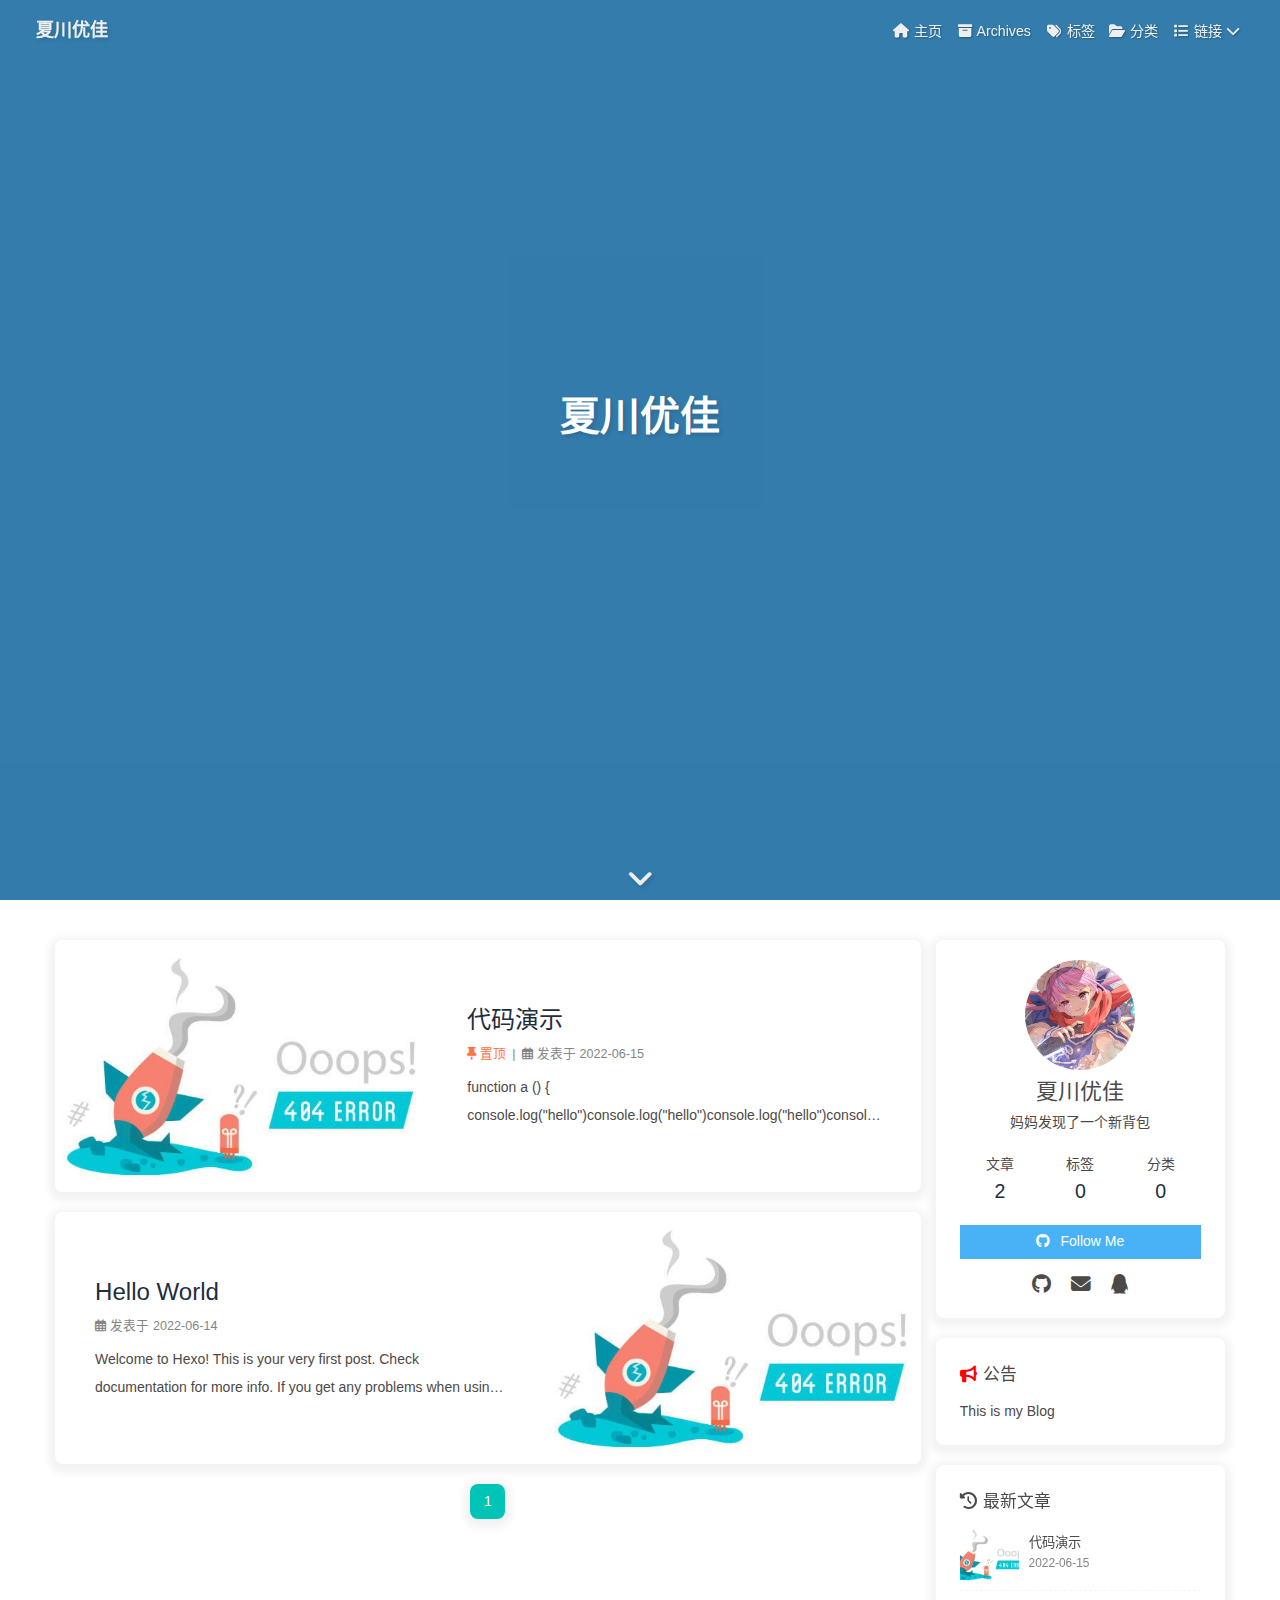
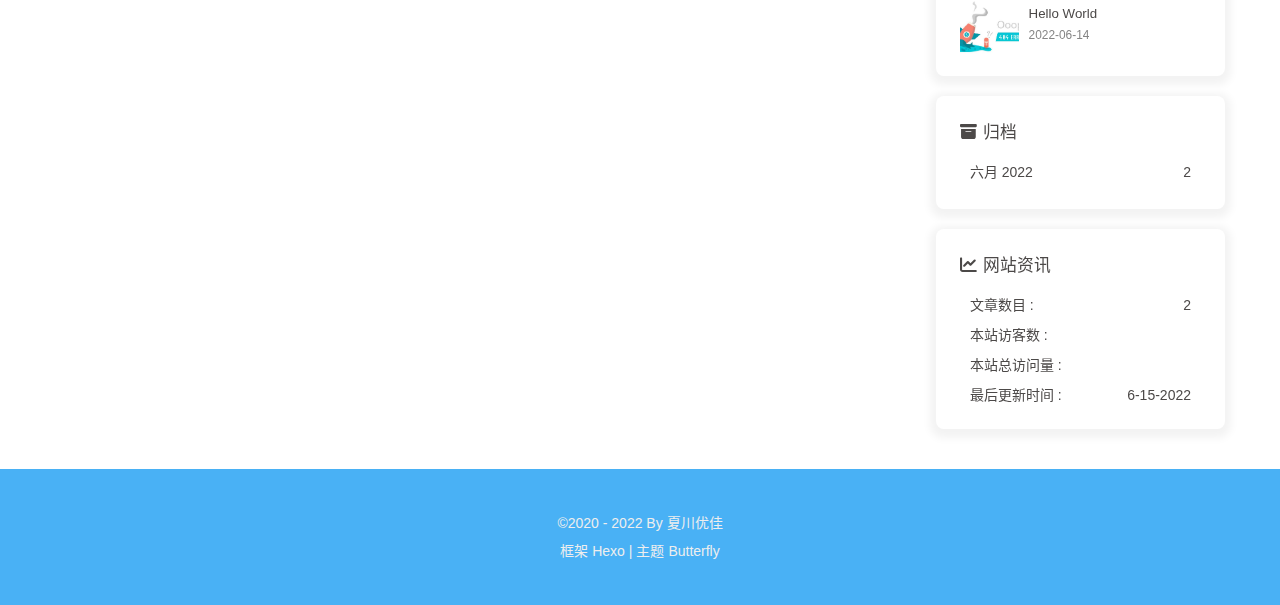
==== commit 7baadef7: "Site updated: 2022-06-15 16:27:54" ====
--- a/index.html
+++ b/index.html
@@ -5,11 +5,11 @@
 <meta property="og:site_name" content="夏川优佳">
 <meta property="og:description" content="妈妈发现了一个新背包">
 <meta property="og:locale" content="zh_CN">
-<meta property="og:image" content="https://xiachuanyoujia.github.io/source/img/preview.gif">
+<meta property="og:image" content="https://xiachuanyoujia.github.io/img/preview.gif">
 <meta property="article:author" content="夏川优佳">
 <meta property="article:tag" content="博客，咕咕咕">
 <meta name="twitter:card" content="summary">
-<meta name="twitter:image" content="https://xiachuanyoujia.github.io/source/img/preview.gif"><link rel="shortcut icon" href="/img/favicon.png"><link rel="canonical" href="https://xiachuanyoujia.github.io/"><link rel="preconnect" href="//cdn.jsdelivr.net"/><link rel="preconnect" href="//busuanzi.ibruce.info"/><link rel="stylesheet" href="/css/index.css"><link rel="stylesheet" href="https://cdn.jsdelivr.net/npm/@fortawesome/fontawesome-free@6/css/all.min.css" media="print" onload="this.media='all'"><link rel="stylesheet" href="https://cdn.jsdelivr.net/npm/@fancyapps/ui/dist/fancybox.css" media="print" onload="this.media='all'"><script>const GLOBAL_CONFIG = { 
+<meta name="twitter:image" content="https://xiachuanyoujia.github.io/img/preview.gif"><link rel="shortcut icon" href="/img/favicon.png"><link rel="canonical" href="https://xiachuanyoujia.github.io/"><link rel="preconnect" href="//cdn.jsdelivr.net"/><link rel="preconnect" href="//busuanzi.ibruce.info"/><link rel="stylesheet" href="/css/index.css"><link rel="stylesheet" href="https://cdn.jsdelivr.net/npm/@fortawesome/fontawesome-free@6/css/all.min.css" media="print" onload="this.media='all'"><link rel="stylesheet" href="https://cdn.jsdelivr.net/npm/@fancyapps/ui/dist/fancybox.css" media="print" onload="this.media='all'"><script>const GLOBAL_CONFIG = { 
   root: '/',
   algolia: undefined,
   localSearch: undefined,
@@ -51,7 +51,7 @@
   isHome: true,
   isHighlightShrink: false,
   isToc: false,
-  postUpdate: '2022-06-15 16:04:23'
+  postUpdate: '2022-06-15 16:27:49'
 }</script><noscript><style type="text/css">
   #nav {
     opacity: 1
@@ -140,7 +140,7 @@
       }
     }
     detectApple()
-    })(window)</script><meta name="generator" content="Hexo 6.2.0"></head><body><div id="sidebar"><div id="menu-mask"></div><div id="sidebar-menus"><div class="avatar-img is-center"><img src="/./source/img/preview.gif" onerror="onerror=null;src='/img/friend_404.gif'" alt="avatar"/></div><div class="sidebar-site-data site-data is-center"><a href="/archives/"><div class="headline">文章</div><div class="length-num">2</div></a><a href="/tags/"><div class="headline">标签</div><div class="length-num">0</div></a><a href="/categories/"><div class="headline">分类</div><div class="length-num">0</div></a></div><hr/><div class="menus_items"><div class="menus_item"><a class="site-page" href="/"><i class="fa-fw fas fa-home"></i><span> 主页</span></a></div><div class="menus_item"><a class="site-page" href="/archives/"><i class="fa-fw fas fa-archive"></i><span> Archives</span></a></div><div class="menus_item"><a class="site-page" href="/tags/"><i class="fa-fw fas fa-tags"></i><span> 标签</span></a></div><div class="menus_item"><a class="site-page" href="/categories/"><i class="fa-fw fas fa-folder-open"></i><span> 分类</span></a></div><div class="menus_item"><a class="site-page group" href="javascript:void(0);"><i class="fa-fw fas fa-list"></i><span> 链接</span><i class="fas fa-chevron-down"></i></a><ul class="menus_item_child"><li><a class="site-page child" href="/link/"><i class="fa-fw fas fa-link"></i><span> 友情链接</span></a></li><li><a class="site-page child" href="/about/"><i class="fa-fw fas fa-heart"></i><span> 关于</span></a></li></ul></div></div></div></div><div class="page" id="body-wrap"><header class="full_page" id="page-header" style="background-image: url('https://w.wallhaven.cc/full/ox/wallhaven-oxk18l.png')"><nav id="nav"><span id="blog_name"><a id="site-name" href="/">夏川优佳</a></span><div id="menus"><div class="menus_items"><div class="menus_item"><a class="site-page" href="/"><i class="fa-fw fas fa-home"></i><span> 主页</span></a></div><div class="menus_item"><a class="site-page" href="/archives/"><i class="fa-fw fas fa-archive"></i><span> Archives</span></a></div><div class="menus_item"><a class="site-page" href="/tags/"><i class="fa-fw fas fa-tags"></i><span> 标签</span></a></div><div class="menus_item"><a class="site-page" href="/categories/"><i class="fa-fw fas fa-folder-open"></i><span> 分类</span></a></div><div class="menus_item"><a class="site-page group" href="javascript:void(0);"><i class="fa-fw fas fa-list"></i><span> 链接</span><i class="fas fa-chevron-down"></i></a><ul class="menus_item_child"><li><a class="site-page child" href="/link/"><i class="fa-fw fas fa-link"></i><span> 友情链接</span></a></li><li><a class="site-page child" href="/about/"><i class="fa-fw fas fa-heart"></i><span> 关于</span></a></li></ul></div></div><div id="toggle-menu"><a class="site-page"><i class="fas fa-bars fa-fw"></i></a></div></div></nav><div id="site-info"><h1 id="site-title">夏川优佳</h1><div id="site_social_icons"><a class="social-icon" href="https://github.com/xiachuanyoujia" target="_blank" title="Github"><i class="fab fa-github"></i></a><a class="social-icon" href="mailto:xxxxxx@gmail.com" target="_blank" title="Email"><i class="fas fa-envelope"></i></a><a class="social-icon" href="/1243357202" target="_blank" title="QQ"><i class="fa-brands fa-qq"></i></a></div></div><div id="scroll-down"><i class="fas fa-angle-down scroll-down-effects"></i></div></header><main class="layout" id="content-inner"><div class="recent-posts" id="recent-posts"><div class="recent-post-item"><div class="post_cover left"><a href="/2022/06/15/%E4%BB%A3%E7%A0%81%E5%9D%97%E6%BC%94%E7%A4%BA/%E6%BC%94%E7%A4%BA/" title="代码演示"><img class="post_bg" src="https://w.wallhaven.cc/full/w8/wallhaven-w8zv1q.jpg" onerror="this.onerror=null;this.src='/img/404.jpg'" alt="代码演示"></a></div><div class="recent-post-info"><a class="article-title" href="/2022/06/15/%E4%BB%A3%E7%A0%81%E5%9D%97%E6%BC%94%E7%A4%BA/%E6%BC%94%E7%A4%BA/" title="代码演示">代码演示</a><div class="article-meta-wrap"><span class="post-meta-date"><i class="far fa-calendar-alt"></i><span class="article-meta-label">发表于</span><time datetime="2022-06-15T03:26:00.630Z" title="发表于 2022-06-15 11:26:00">2022-06-15</time></span></div><div class="content">function a () &#123;    console.log(&quot;hello&quot;)console.log(&quot;hello&quot;)console.log(&quot;hello&quot;)console.log(&quot;hello&quot;)console.log(&quot;hello&quot;)console.log(&quot;hello&quot;)console.log(&quot;hello&quot;)console.log(&quot;hello&quot;)console.log(&quot;hello&quot;)console.log(&quot;hello&quot;)    console.log(&quot;hello&quot;)    console.log(&quot;hello&quot;)    console.log(&quot;hello&quot;)    console.log(&quot;hello&quot;)    console.log(&quot;hello&quot;)    co ...</div></div></div><div class="recent-post-item"><div class="post_cover right"><a href="/2022/06/14/hello-world/" title="Hello World"><img class="post_bg" src="https://w.wallhaven.cc/full/w8/wallhaven-w8zv1q.jpg" onerror="this.onerror=null;this.src='/img/404.jpg'" alt="Hello World"></a></div><div class="recent-post-info"><a class="article-title" href="/2022/06/14/hello-world/" title="Hello World">Hello World</a><div class="article-meta-wrap"><span class="post-meta-date"><i class="far fa-calendar-alt"></i><span class="article-meta-label">发表于</span><time datetime="2022-06-14T13:04:48.218Z" title="发表于 2022-06-14 21:04:48">2022-06-14</time></span></div><div class="content">Welcome to Hexo! This is your very first post. Check documentation for more info. If you get any problems when using Hexo, you can find the answer in troubleshooting or you can ask me on GitHub.
+    })(window)</script><meta name="generator" content="Hexo 6.2.0"></head><body><div id="sidebar"><div id="menu-mask"></div><div id="sidebar-menus"><div class="avatar-img is-center"><img src="/./img/preview.gif" onerror="onerror=null;src='/img/friend_404.gif'" alt="avatar"/></div><div class="sidebar-site-data site-data is-center"><a href="/archives/"><div class="headline">文章</div><div class="length-num">2</div></a><a href="/tags/"><div class="headline">标签</div><div class="length-num">0</div></a><a href="/categories/"><div class="headline">分类</div><div class="length-num">0</div></a></div><hr/><div class="menus_items"><div class="menus_item"><a class="site-page" href="/"><i class="fa-fw fas fa-home"></i><span> 主页</span></a></div><div class="menus_item"><a class="site-page" href="/archives/"><i class="fa-fw fas fa-archive"></i><span> Archives</span></a></div><div class="menus_item"><a class="site-page" href="/tags/"><i class="fa-fw fas fa-tags"></i><span> 标签</span></a></div><div class="menus_item"><a class="site-page" href="/categories/"><i class="fa-fw fas fa-folder-open"></i><span> 分类</span></a></div><div class="menus_item"><a class="site-page group" href="javascript:void(0);"><i class="fa-fw fas fa-list"></i><span> 链接</span><i class="fas fa-chevron-down"></i></a><ul class="menus_item_child"><li><a class="site-page child" href="/link/"><i class="fa-fw fas fa-link"></i><span> 友情链接</span></a></li><li><a class="site-page child" href="/about/"><i class="fa-fw fas fa-heart"></i><span> 关于</span></a></li></ul></div></div></div></div><div class="page" id="body-wrap"><header class="full_page" id="page-header" style="background-image: url('https://w.wallhaven.cc/full/ox/wallhaven-oxk18l.png')"><nav id="nav"><span id="blog_name"><a id="site-name" href="/">夏川优佳</a></span><div id="menus"><div class="menus_items"><div class="menus_item"><a class="site-page" href="/"><i class="fa-fw fas fa-home"></i><span> 主页</span></a></div><div class="menus_item"><a class="site-page" href="/archives/"><i class="fa-fw fas fa-archive"></i><span> Archives</span></a></div><div class="menus_item"><a class="site-page" href="/tags/"><i class="fa-fw fas fa-tags"></i><span> 标签</span></a></div><div class="menus_item"><a class="site-page" href="/categories/"><i class="fa-fw fas fa-folder-open"></i><span> 分类</span></a></div><div class="menus_item"><a class="site-page group" href="javascript:void(0);"><i class="fa-fw fas fa-list"></i><span> 链接</span><i class="fas fa-chevron-down"></i></a><ul class="menus_item_child"><li><a class="site-page child" href="/link/"><i class="fa-fw fas fa-link"></i><span> 友情链接</span></a></li><li><a class="site-page child" href="/about/"><i class="fa-fw fas fa-heart"></i><span> 关于</span></a></li></ul></div></div><div id="toggle-menu"><a class="site-page"><i class="fas fa-bars fa-fw"></i></a></div></div></nav><div id="site-info"><h1 id="site-title">夏川优佳</h1><div id="site_social_icons"><a class="social-icon" href="https://github.com/xiachuanyoujia" target="_blank" title="Github"><i class="fab fa-github"></i></a><a class="social-icon" href="mailto:xxxxxx@gmail.com" target="_blank" title="Email"><i class="fas fa-envelope"></i></a><a class="social-icon" href="/1243357202" target="_blank" title="QQ"><i class="fa-brands fa-qq"></i></a></div></div><div id="scroll-down"><i class="fas fa-angle-down scroll-down-effects"></i></div></header><main class="layout" id="content-inner"><div class="recent-posts" id="recent-posts"><div class="recent-post-item"><div class="post_cover left"><a href="/2022/06/15/%E4%BB%A3%E7%A0%81%E5%9D%97%E6%BC%94%E7%A4%BA/%E6%BC%94%E7%A4%BA/" title="代码演示"><img class="post_bg" src="https://w.wallhaven.cc/full/8x/wallhaven-8x2qqk.jpg" onerror="this.onerror=null;this.src='/img/404.jpg'" alt="代码演示"></a></div><div class="recent-post-info"><a class="article-title" href="/2022/06/15/%E4%BB%A3%E7%A0%81%E5%9D%97%E6%BC%94%E7%A4%BA/%E6%BC%94%E7%A4%BA/" title="代码演示">代码演示</a><div class="article-meta-wrap"><span class="article-meta"><i class="fas fa-thumbtack sticky"></i><span class="sticky">置顶</span><span class="article-meta-separator">|</span></span><span class="post-meta-date"><i class="far fa-calendar-alt"></i><span class="article-meta-label">发表于</span><time datetime="2022-06-15T03:26:00.630Z" title="发表于 2022-06-15 11:26:00">2022-06-15</time></span></div><div class="content">function a () &#123;    console.log(&quot;hello&quot;)console.log(&quot;hello&quot;)console.log(&quot;hello&quot;)console.log(&quot;hello&quot;)console.log(&quot;hello&quot;)console.log(&quot;hello&quot;)console.log(&quot;hello&quot;)console.log(&quot;hello&quot;)console.log(&quot;hello&quot;)console.log(&quot;hello&quot;)    console.log(&quot;hello&quot;)    console.log(&quot;hello&quot;)    console.log(&quot;hello&quot;)    console.log(&quot;hello&quot;)    console.log(&quot;hello&quot;)    co ...</div></div></div><div class="recent-post-item"><div class="post_cover right"><a href="/2022/06/14/hello-world/" title="Hello World"><img class="post_bg" src="https://w.wallhaven.cc/full/eo/wallhaven-eod558.jpg" onerror="this.onerror=null;this.src='/img/404.jpg'" alt="Hello World"></a></div><div class="recent-post-info"><a class="article-title" href="/2022/06/14/hello-world/" title="Hello World">Hello World</a><div class="article-meta-wrap"><span class="post-meta-date"><i class="far fa-calendar-alt"></i><span class="article-meta-label">发表于</span><time datetime="2022-06-14T13:04:48.218Z" title="发表于 2022-06-14 21:04:48">2022-06-14</time></span></div><div class="content">Welcome to Hexo! This is your very first post. Check documentation for more info. If you get any problems when using Hexo, you can find the answer in troubleshooting or you can ask me on GitHub.
 Quick StartCreate a new post$ hexo new &quot;My New Post&quot;
 
 More info: Writing
@@ -153,4 +153,4 @@
 Deploy to remote sites$ hexo deploy
 
 More info: Deployment
-</div></div></div><nav id="pagination"><div class="pagination"><span class="page-number current">1</span></div></nav></div><div class="aside-content" id="aside-content"><div class="card-widget card-info"><div class="is-center"><div class="avatar-img"><img src="/./source/img/preview.gif" onerror="this.onerror=null;this.src='/img/friend_404.gif'" alt="avatar"/></div><div class="author-info__name">夏川优佳</div><div class="author-info__description">妈妈发现了一个新背包</div></div><div class="card-info-data site-data is-center"><a href="/archives/"><div class="headline">文章</div><div class="length-num">2</div></a><a href="/tags/"><div class="headline">标签</div><div class="length-num">0</div></a><a href="/categories/"><div class="headline">分类</div><div class="length-num">0</div></a></div><a id="card-info-btn" target="_blank" rel="noopener" href="https://github.com/xxxxxx"><i class="fab fa-github"></i><span>Follow Me</span></a><div class="card-info-social-icons is-center"><a class="social-icon" href="https://github.com/xiachuanyoujia" target="_blank" title="Github"><i class="fab fa-github"></i></a><a class="social-icon" href="mailto:xxxxxx@gmail.com" target="_blank" title="Email"><i class="fas fa-envelope"></i></a><a class="social-icon" href="/1243357202" target="_blank" title="QQ"><i class="fa-brands fa-qq"></i></a></div></div><div class="card-widget card-announcement"><div class="item-headline"><i class="fas fa-bullhorn fa-shake"></i><span>公告</span></div><div class="announcement_content">This is my Blog</div></div><div class="sticky_layout"><div class="card-widget card-recent-post"><div class="item-headline"><i class="fas fa-history"></i><span>最新文章</span></div><div class="aside-list"><div class="aside-list-item"><a class="thumbnail" href="/2022/06/15/%E4%BB%A3%E7%A0%81%E5%9D%97%E6%BC%94%E7%A4%BA/%E6%BC%94%E7%A4%BA/" title="代码演示"><img src="https://w.wallhaven.cc/full/w8/wallhaven-w8zv1q.jpg" onerror="this.onerror=null;this.src='/img/404.jpg'" alt="代码演示"/></a><div class="content"><a class="title" href="/2022/06/15/%E4%BB%A3%E7%A0%81%E5%9D%97%E6%BC%94%E7%A4%BA/%E6%BC%94%E7%A4%BA/" title="代码演示">代码演示</a><time datetime="2022-06-15T03:26:00.630Z" title="发表于 2022-06-15 11:26:00">2022-06-15</time></div></div><div class="aside-list-item"><a class="thumbnail" href="/2022/06/14/hello-world/" title="Hello World"><img src="https://w.wallhaven.cc/full/w8/wallhaven-w8zv1q.jpg" onerror="this.onerror=null;this.src='/img/404.jpg'" alt="Hello World"/></a><div class="content"><a class="title" href="/2022/06/14/hello-world/" title="Hello World">Hello World</a><time datetime="2022-06-14T13:04:48.218Z" title="发表于 2022-06-14 21:04:48">2022-06-14</time></div></div></div></div><div class="card-widget card-archives"><div class="item-headline"><i class="fas fa-archive"></i><span>归档</span></div><ul class="card-archive-list"><li class="card-archive-list-item"><a class="card-archive-list-link" href="/archives/2022/06/"><span class="card-archive-list-date">六月 2022</span><span class="card-archive-list-count">2</span></a></li></ul></div><div class="card-widget card-webinfo"><div class="item-headline"><i class="fas fa-chart-line"></i><span>网站资讯</span></div><div class="webinfo"><div class="webinfo-item"><div class="item-name">文章数目 :</div><div class="item-count">2</div></div><div class="webinfo-item"><div class="item-name">本站访客数 :</div><div class="item-count" id="busuanzi_value_site_uv"></div></div><div class="webinfo-item"><div class="item-name">本站总访问量 :</div><div class="item-count" id="busuanzi_value_site_pv"></div></div><div class="webinfo-item"><div class="item-name">最后更新时间 :</div><div class="item-count" id="last-push-date" data-lastPushDate="2022-06-15T08:04:23.694Z"></div></div></div></div></div></div></main><footer id="footer"><div id="footer-wrap"><div class="copyright">&copy;2020 - 2022 By 夏川优佳</div><div class="framework-info"><span>框架 </span><a target="_blank" rel="noopener" href="https://hexo.io">Hexo</a><span class="footer-separator">|</span><span>主题 </span><a target="_blank" rel="noopener" href="https://github.com/jerryc127/hexo-theme-butterfly">Butterfly</a></div></div></footer></div><div id="rightside"><div id="rightside-config-hide"><button id="darkmode" type="button" title="浅色和深色模式转换"><i class="fas fa-adjust"></i></button><button id="hide-aside-btn" type="button" title="单栏和双栏切换"><i class="fas fa-arrows-alt-h"></i></button></div><div id="rightside-config-show"><button id="rightside_config" type="button" title="设置"><i class="fas fa-cog fa-spin"></i></button><button id="go-up" type="button" title="回到顶部"><i class="fas fa-arrow-up"></i></button></div></div><div><script src="/js/utils.js"></script><script src="/js/main.js"></script><script src="https://cdn.jsdelivr.net/npm/@fancyapps/ui/dist/fancybox.umd.js"></script><div class="js-pjax"></div><script async data-pjax src="//busuanzi.ibruce.info/busuanzi/2.3/busuanzi.pure.mini.js"></script></div></body></html>+</div></div></div><nav id="pagination"><div class="pagination"><span class="page-number current">1</span></div></nav></div><div class="aside-content" id="aside-content"><div class="card-widget card-info"><div class="is-center"><div class="avatar-img"><img src="/./img/preview.gif" onerror="this.onerror=null;this.src='/img/friend_404.gif'" alt="avatar"/></div><div class="author-info__name">夏川优佳</div><div class="author-info__description">妈妈发现了一个新背包</div></div><div class="card-info-data site-data is-center"><a href="/archives/"><div class="headline">文章</div><div class="length-num">2</div></a><a href="/tags/"><div class="headline">标签</div><div class="length-num">0</div></a><a href="/categories/"><div class="headline">分类</div><div class="length-num">0</div></a></div><a id="card-info-btn" target="_blank" rel="noopener" href="https://github.com/xxxxxx"><i class="fab fa-github"></i><span>Follow Me</span></a><div class="card-info-social-icons is-center"><a class="social-icon" href="https://github.com/xiachuanyoujia" target="_blank" title="Github"><i class="fab fa-github"></i></a><a class="social-icon" href="mailto:xxxxxx@gmail.com" target="_blank" title="Email"><i class="fas fa-envelope"></i></a><a class="social-icon" href="/1243357202" target="_blank" title="QQ"><i class="fa-brands fa-qq"></i></a></div></div><div class="card-widget card-announcement"><div class="item-headline"><i class="fas fa-bullhorn fa-shake"></i><span>公告</span></div><div class="announcement_content">This is my Blog</div></div><div class="sticky_layout"><div class="card-widget card-recent-post"><div class="item-headline"><i class="fas fa-history"></i><span>最新文章</span></div><div class="aside-list"><div class="aside-list-item"><a class="thumbnail" href="/2022/06/15/%E4%BB%A3%E7%A0%81%E5%9D%97%E6%BC%94%E7%A4%BA/%E6%BC%94%E7%A4%BA/" title="代码演示"><img src="https://w.wallhaven.cc/full/8x/wallhaven-8x2qqk.jpg" onerror="this.onerror=null;this.src='/img/404.jpg'" alt="代码演示"/></a><div class="content"><a class="title" href="/2022/06/15/%E4%BB%A3%E7%A0%81%E5%9D%97%E6%BC%94%E7%A4%BA/%E6%BC%94%E7%A4%BA/" title="代码演示">代码演示</a><time datetime="2022-06-15T03:26:00.630Z" title="发表于 2022-06-15 11:26:00">2022-06-15</time></div></div><div class="aside-list-item"><a class="thumbnail" href="/2022/06/14/hello-world/" title="Hello World"><img src="https://w.wallhaven.cc/full/eo/wallhaven-eod558.jpg" onerror="this.onerror=null;this.src='/img/404.jpg'" alt="Hello World"/></a><div class="content"><a class="title" href="/2022/06/14/hello-world/" title="Hello World">Hello World</a><time datetime="2022-06-14T13:04:48.218Z" title="发表于 2022-06-14 21:04:48">2022-06-14</time></div></div></div></div><div class="card-widget card-archives"><div class="item-headline"><i class="fas fa-archive"></i><span>归档</span></div><ul class="card-archive-list"><li class="card-archive-list-item"><a class="card-archive-list-link" href="/archives/2022/06/"><span class="card-archive-list-date">六月 2022</span><span class="card-archive-list-count">2</span></a></li></ul></div><div class="card-widget card-webinfo"><div class="item-headline"><i class="fas fa-chart-line"></i><span>网站资讯</span></div><div class="webinfo"><div class="webinfo-item"><div class="item-name">文章数目 :</div><div class="item-count">2</div></div><div class="webinfo-item"><div class="item-name">本站访客数 :</div><div class="item-count" id="busuanzi_value_site_uv"></div></div><div class="webinfo-item"><div class="item-name">本站总访问量 :</div><div class="item-count" id="busuanzi_value_site_pv"></div></div><div class="webinfo-item"><div class="item-name">最后更新时间 :</div><div class="item-count" id="last-push-date" data-lastPushDate="2022-06-15T08:27:49.118Z"></div></div></div></div></div></div></main><footer id="footer"><div id="footer-wrap"><div class="copyright">&copy;2020 - 2022 By 夏川优佳</div><div class="framework-info"><span>框架 </span><a target="_blank" rel="noopener" href="https://hexo.io">Hexo</a><span class="footer-separator">|</span><span>主题 </span><a target="_blank" rel="noopener" href="https://github.com/jerryc127/hexo-theme-butterfly">Butterfly</a></div></div></footer></div><div id="rightside"><div id="rightside-config-hide"><button id="darkmode" type="button" title="浅色和深色模式转换"><i class="fas fa-adjust"></i></button><button id="hide-aside-btn" type="button" title="单栏和双栏切换"><i class="fas fa-arrows-alt-h"></i></button></div><div id="rightside-config-show"><button id="rightside_config" type="button" title="设置"><i class="fas fa-cog fa-spin"></i></button><button id="go-up" type="button" title="回到顶部"><i class="fas fa-arrow-up"></i></button></div></div><div><script src="/js/utils.js"></script><script src="/js/main.js"></script><script src="https://cdn.jsdelivr.net/npm/@fancyapps/ui/dist/fancybox.umd.js"></script><div class="js-pjax"></div><script async data-pjax src="//busuanzi.ibruce.info/busuanzi/2.3/busuanzi.pure.mini.js"></script></div></body></html>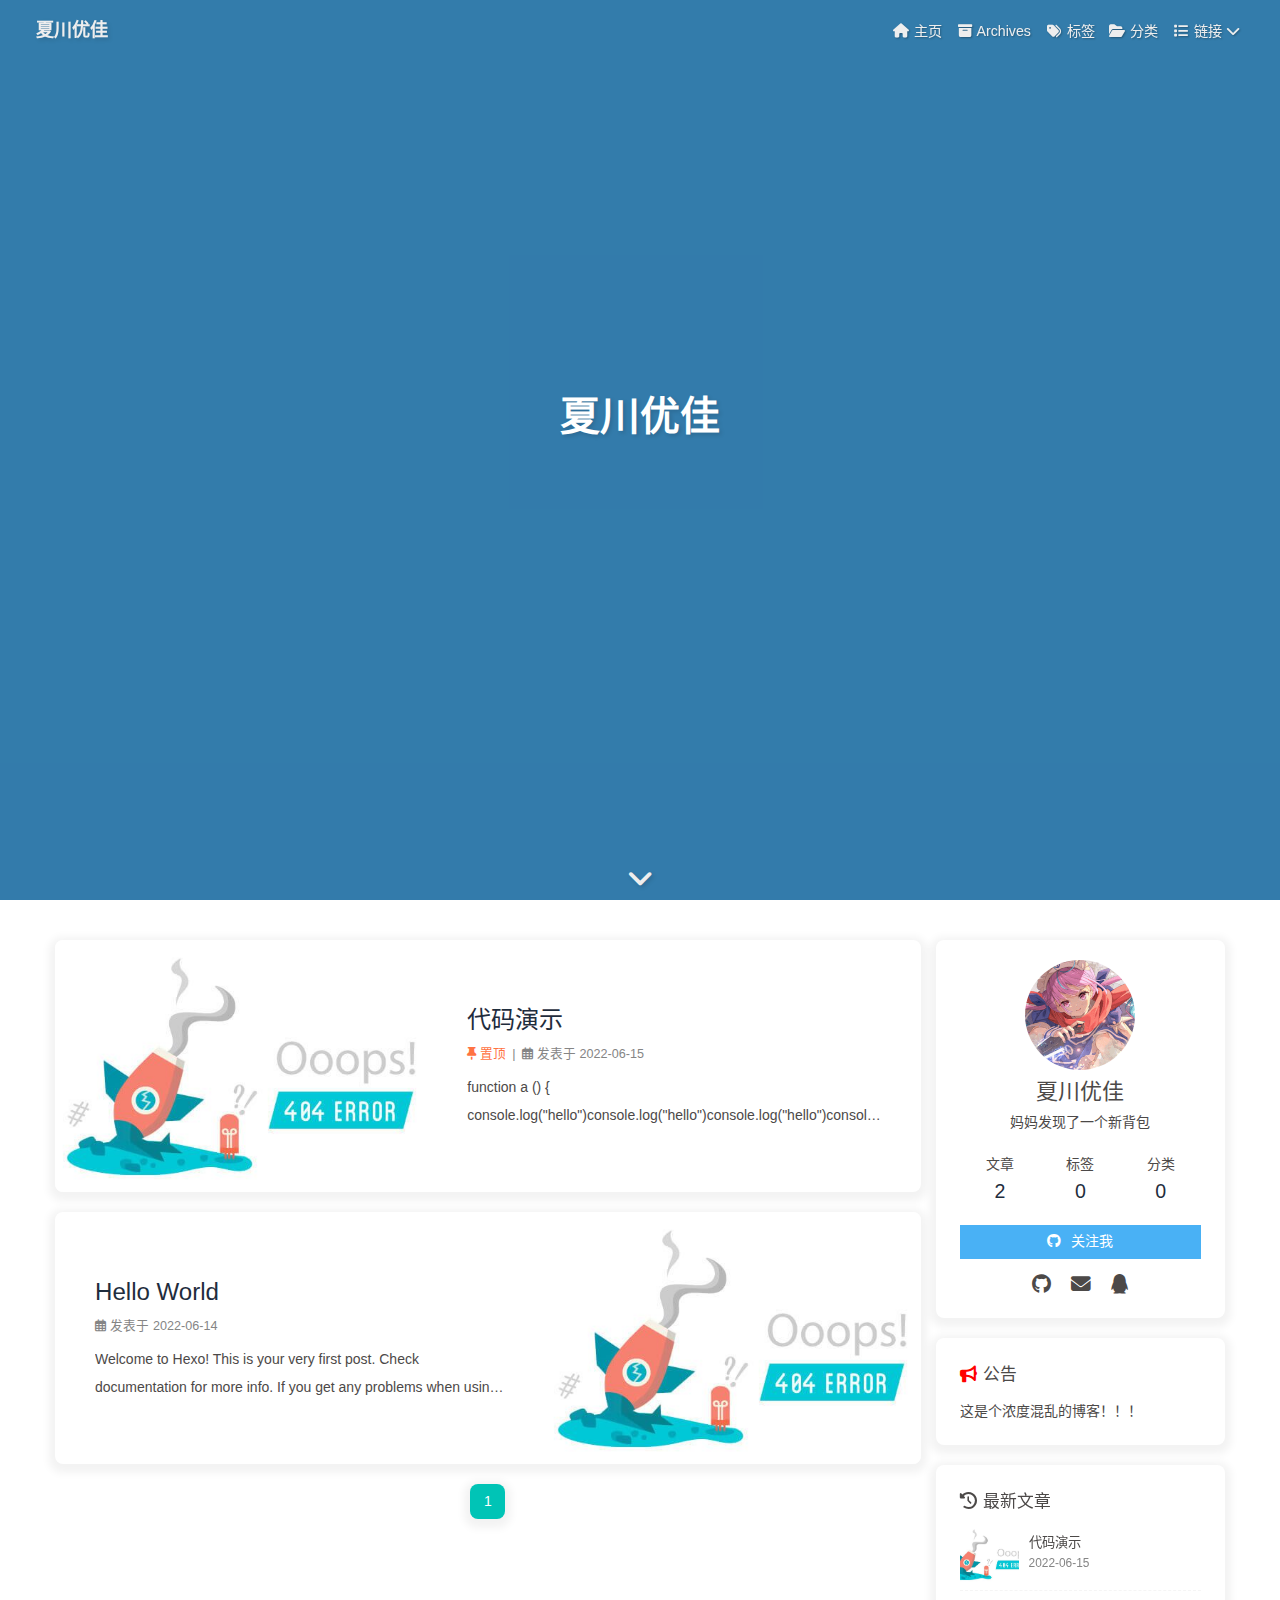
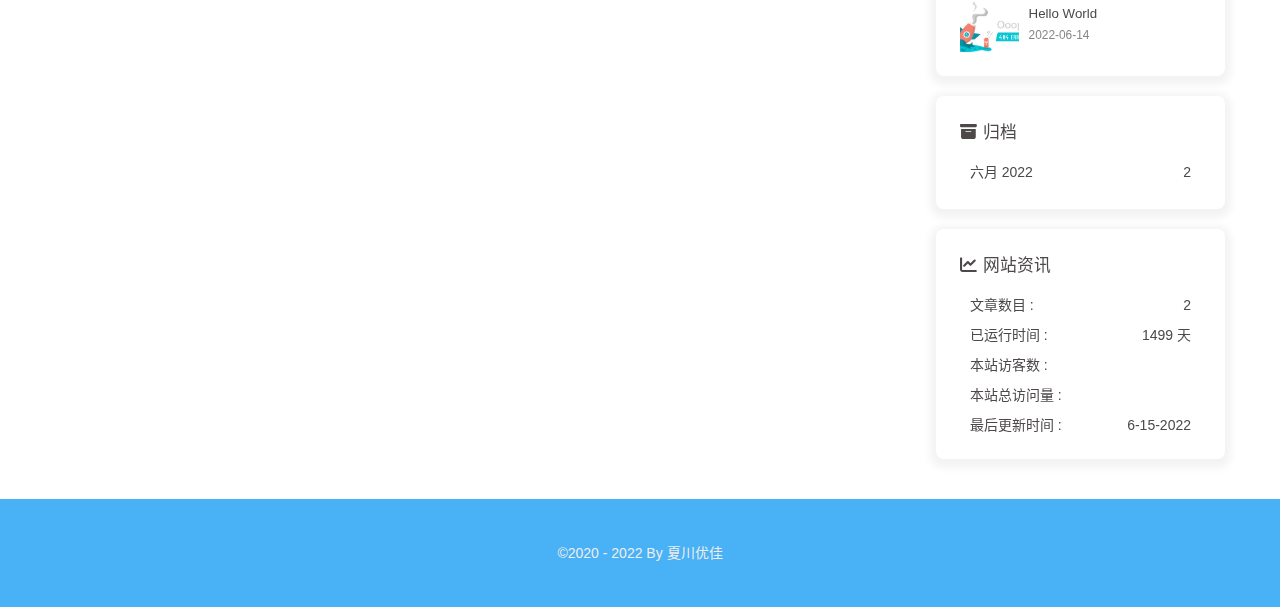
==== commit c0500e75: "Site updated: 2022-06-15 18:01:47" ====
--- a/index.html
+++ b/index.html
@@ -14,7 +14,7 @@
   algolia: undefined,
   localSearch: undefined,
   translate: undefined,
-  noticeOutdate: undefined,
+  noticeOutdate: {"limitDay":30,"position":"top","messagePrev":"该文章创建于","messageNext":"天前，请以最新文章为准."},
   highlight: {"plugin":"highlighjs","highlightCopy":true,"highlightLang":true,"highlightHeightLimit":50},
   copy: {
     success: '复制成功',
@@ -25,7 +25,7 @@
     homepage: false,
     post: false
   },
-  runtime: '',
+  runtime: '天',
   date_suffix: {
     just: '刚刚',
     min: '分钟前',
@@ -51,7 +51,7 @@
   isHome: true,
   isHighlightShrink: false,
   isToc: false,
-  postUpdate: '2022-06-15 16:27:49'
+  postUpdate: '2022-06-15 18:01:42'
 }</script><noscript><style type="text/css">
   #nav {
     opacity: 1
@@ -153,4 +153,4 @@
 Deploy to remote sites$ hexo deploy
 
 More info: Deployment
-</div></div></div><nav id="pagination"><div class="pagination"><span class="page-number current">1</span></div></nav></div><div class="aside-content" id="aside-content"><div class="card-widget card-info"><div class="is-center"><div class="avatar-img"><img src="/./img/preview.gif" onerror="this.onerror=null;this.src='/img/friend_404.gif'" alt="avatar"/></div><div class="author-info__name">夏川优佳</div><div class="author-info__description">妈妈发现了一个新背包</div></div><div class="card-info-data site-data is-center"><a href="/archives/"><div class="headline">文章</div><div class="length-num">2</div></a><a href="/tags/"><div class="headline">标签</div><div class="length-num">0</div></a><a href="/categories/"><div class="headline">分类</div><div class="length-num">0</div></a></div><a id="card-info-btn" target="_blank" rel="noopener" href="https://github.com/xxxxxx"><i class="fab fa-github"></i><span>Follow Me</span></a><div class="card-info-social-icons is-center"><a class="social-icon" href="https://github.com/xiachuanyoujia" target="_blank" title="Github"><i class="fab fa-github"></i></a><a class="social-icon" href="mailto:xxxxxx@gmail.com" target="_blank" title="Email"><i class="fas fa-envelope"></i></a><a class="social-icon" href="/1243357202" target="_blank" title="QQ"><i class="fa-brands fa-qq"></i></a></div></div><div class="card-widget card-announcement"><div class="item-headline"><i class="fas fa-bullhorn fa-shake"></i><span>公告</span></div><div class="announcement_content">This is my Blog</div></div><div class="sticky_layout"><div class="card-widget card-recent-post"><div class="item-headline"><i class="fas fa-history"></i><span>最新文章</span></div><div class="aside-list"><div class="aside-list-item"><a class="thumbnail" href="/2022/06/15/%E4%BB%A3%E7%A0%81%E5%9D%97%E6%BC%94%E7%A4%BA/%E6%BC%94%E7%A4%BA/" title="代码演示"><img src="https://w.wallhaven.cc/full/8x/wallhaven-8x2qqk.jpg" onerror="this.onerror=null;this.src='/img/404.jpg'" alt="代码演示"/></a><div class="content"><a class="title" href="/2022/06/15/%E4%BB%A3%E7%A0%81%E5%9D%97%E6%BC%94%E7%A4%BA/%E6%BC%94%E7%A4%BA/" title="代码演示">代码演示</a><time datetime="2022-06-15T03:26:00.630Z" title="发表于 2022-06-15 11:26:00">2022-06-15</time></div></div><div class="aside-list-item"><a class="thumbnail" href="/2022/06/14/hello-world/" title="Hello World"><img src="https://w.wallhaven.cc/full/eo/wallhaven-eod558.jpg" onerror="this.onerror=null;this.src='/img/404.jpg'" alt="Hello World"/></a><div class="content"><a class="title" href="/2022/06/14/hello-world/" title="Hello World">Hello World</a><time datetime="2022-06-14T13:04:48.218Z" title="发表于 2022-06-14 21:04:48">2022-06-14</time></div></div></div></div><div class="card-widget card-archives"><div class="item-headline"><i class="fas fa-archive"></i><span>归档</span></div><ul class="card-archive-list"><li class="card-archive-list-item"><a class="card-archive-list-link" href="/archives/2022/06/"><span class="card-archive-list-date">六月 2022</span><span class="card-archive-list-count">2</span></a></li></ul></div><div class="card-widget card-webinfo"><div class="item-headline"><i class="fas fa-chart-line"></i><span>网站资讯</span></div><div class="webinfo"><div class="webinfo-item"><div class="item-name">文章数目 :</div><div class="item-count">2</div></div><div class="webinfo-item"><div class="item-name">本站访客数 :</div><div class="item-count" id="busuanzi_value_site_uv"></div></div><div class="webinfo-item"><div class="item-name">本站总访问量 :</div><div class="item-count" id="busuanzi_value_site_pv"></div></div><div class="webinfo-item"><div class="item-name">最后更新时间 :</div><div class="item-count" id="last-push-date" data-lastPushDate="2022-06-15T08:27:49.118Z"></div></div></div></div></div></div></main><footer id="footer"><div id="footer-wrap"><div class="copyright">&copy;2020 - 2022 By 夏川优佳</div><div class="framework-info"><span>框架 </span><a target="_blank" rel="noopener" href="https://hexo.io">Hexo</a><span class="footer-separator">|</span><span>主题 </span><a target="_blank" rel="noopener" href="https://github.com/jerryc127/hexo-theme-butterfly">Butterfly</a></div></div></footer></div><div id="rightside"><div id="rightside-config-hide"><button id="darkmode" type="button" title="浅色和深色模式转换"><i class="fas fa-adjust"></i></button><button id="hide-aside-btn" type="button" title="单栏和双栏切换"><i class="fas fa-arrows-alt-h"></i></button></div><div id="rightside-config-show"><button id="rightside_config" type="button" title="设置"><i class="fas fa-cog fa-spin"></i></button><button id="go-up" type="button" title="回到顶部"><i class="fas fa-arrow-up"></i></button></div></div><div><script src="/js/utils.js"></script><script src="/js/main.js"></script><script src="https://cdn.jsdelivr.net/npm/@fancyapps/ui/dist/fancybox.umd.js"></script><div class="js-pjax"></div><script async data-pjax src="//busuanzi.ibruce.info/busuanzi/2.3/busuanzi.pure.mini.js"></script></div></body></html>+</div></div></div><nav id="pagination"><div class="pagination"><span class="page-number current">1</span></div></nav></div><div class="aside-content" id="aside-content"><div class="card-widget card-info"><div class="is-center"><div class="avatar-img"><img src="/./img/preview.gif" onerror="this.onerror=null;this.src='/img/friend_404.gif'" alt="avatar"/></div><div class="author-info__name">夏川优佳</div><div class="author-info__description">妈妈发现了一个新背包</div></div><div class="card-info-data site-data is-center"><a href="/archives/"><div class="headline">文章</div><div class="length-num">2</div></a><a href="/tags/"><div class="headline">标签</div><div class="length-num">0</div></a><a href="/categories/"><div class="headline">分类</div><div class="length-num">0</div></a></div><a id="card-info-btn" target="_blank" rel="noopener" href="https://github.com/xiachuanyoujia"><i class="fab fa-github"></i><span>关注我</span></a><div class="card-info-social-icons is-center"><a class="social-icon" href="https://github.com/xiachuanyoujia" target="_blank" title="Github"><i class="fab fa-github"></i></a><a class="social-icon" href="mailto:xxxxxx@gmail.com" target="_blank" title="Email"><i class="fas fa-envelope"></i></a><a class="social-icon" href="/1243357202" target="_blank" title="QQ"><i class="fa-brands fa-qq"></i></a></div></div><div class="card-widget card-announcement"><div class="item-headline"><i class="fas fa-bullhorn fa-shake"></i><span>公告</span></div><div class="announcement_content">这是个浓度混乱的博客！！！</div></div><div class="sticky_layout"><div class="card-widget card-recent-post"><div class="item-headline"><i class="fas fa-history"></i><span>最新文章</span></div><div class="aside-list"><div class="aside-list-item"><a class="thumbnail" href="/2022/06/15/%E4%BB%A3%E7%A0%81%E5%9D%97%E6%BC%94%E7%A4%BA/%E6%BC%94%E7%A4%BA/" title="代码演示"><img src="https://w.wallhaven.cc/full/8x/wallhaven-8x2qqk.jpg" onerror="this.onerror=null;this.src='/img/404.jpg'" alt="代码演示"/></a><div class="content"><a class="title" href="/2022/06/15/%E4%BB%A3%E7%A0%81%E5%9D%97%E6%BC%94%E7%A4%BA/%E6%BC%94%E7%A4%BA/" title="代码演示">代码演示</a><time datetime="2022-06-15T03:26:00.630Z" title="发表于 2022-06-15 11:26:00">2022-06-15</time></div></div><div class="aside-list-item"><a class="thumbnail" href="/2022/06/14/hello-world/" title="Hello World"><img src="https://w.wallhaven.cc/full/eo/wallhaven-eod558.jpg" onerror="this.onerror=null;this.src='/img/404.jpg'" alt="Hello World"/></a><div class="content"><a class="title" href="/2022/06/14/hello-world/" title="Hello World">Hello World</a><time datetime="2022-06-14T13:04:48.218Z" title="发表于 2022-06-14 21:04:48">2022-06-14</time></div></div></div></div><div class="card-widget card-archives"><div class="item-headline"><i class="fas fa-archive"></i><span>归档</span></div><ul class="card-archive-list"><li class="card-archive-list-item"><a class="card-archive-list-link" href="/archives/2022/06/"><span class="card-archive-list-date">六月 2022</span><span class="card-archive-list-count">2</span></a></li></ul></div><div class="card-widget card-webinfo"><div class="item-headline"><i class="fas fa-chart-line"></i><span>网站资讯</span></div><div class="webinfo"><div class="webinfo-item"><div class="item-name">文章数目 :</div><div class="item-count">2</div></div><div class="webinfo-item"><div class="item-name">已运行时间 :</div><div class="item-count" id="runtimeshow" data-publishDate="2022-06-15T10:01:42.054Z"></div></div><div class="webinfo-item"><div class="item-name">本站访客数 :</div><div class="item-count" id="busuanzi_value_site_uv"></div></div><div class="webinfo-item"><div class="item-name">本站总访问量 :</div><div class="item-count" id="busuanzi_value_site_pv"></div></div><div class="webinfo-item"><div class="item-name">最后更新时间 :</div><div class="item-count" id="last-push-date" data-lastPushDate="2022-06-15T10:01:42.054Z"></div></div></div></div></div></div></main><footer id="footer"><div id="footer-wrap"><div class="copyright">&copy;2020 - 2022 By 夏川优佳</div></div></footer></div><div id="rightside"><div id="rightside-config-hide"><button id="darkmode" type="button" title="浅色和深色模式转换"><i class="fas fa-adjust"></i></button><button id="hide-aside-btn" type="button" title="单栏和双栏切换"><i class="fas fa-arrows-alt-h"></i></button></div><div id="rightside-config-show"><button id="rightside_config" type="button" title="设置"><i class="fas fa-cog fa-spin"></i></button><button id="go-up" type="button" title="回到顶部"><i class="fas fa-arrow-up"></i></button></div></div><div><script src="/js/utils.js"></script><script src="/js/main.js"></script><script src="https://cdn.jsdelivr.net/npm/@fancyapps/ui/dist/fancybox.umd.js"></script><div class="js-pjax"></div><script async data-pjax src="//busuanzi.ibruce.info/busuanzi/2.3/busuanzi.pure.mini.js"></script></div></body></html>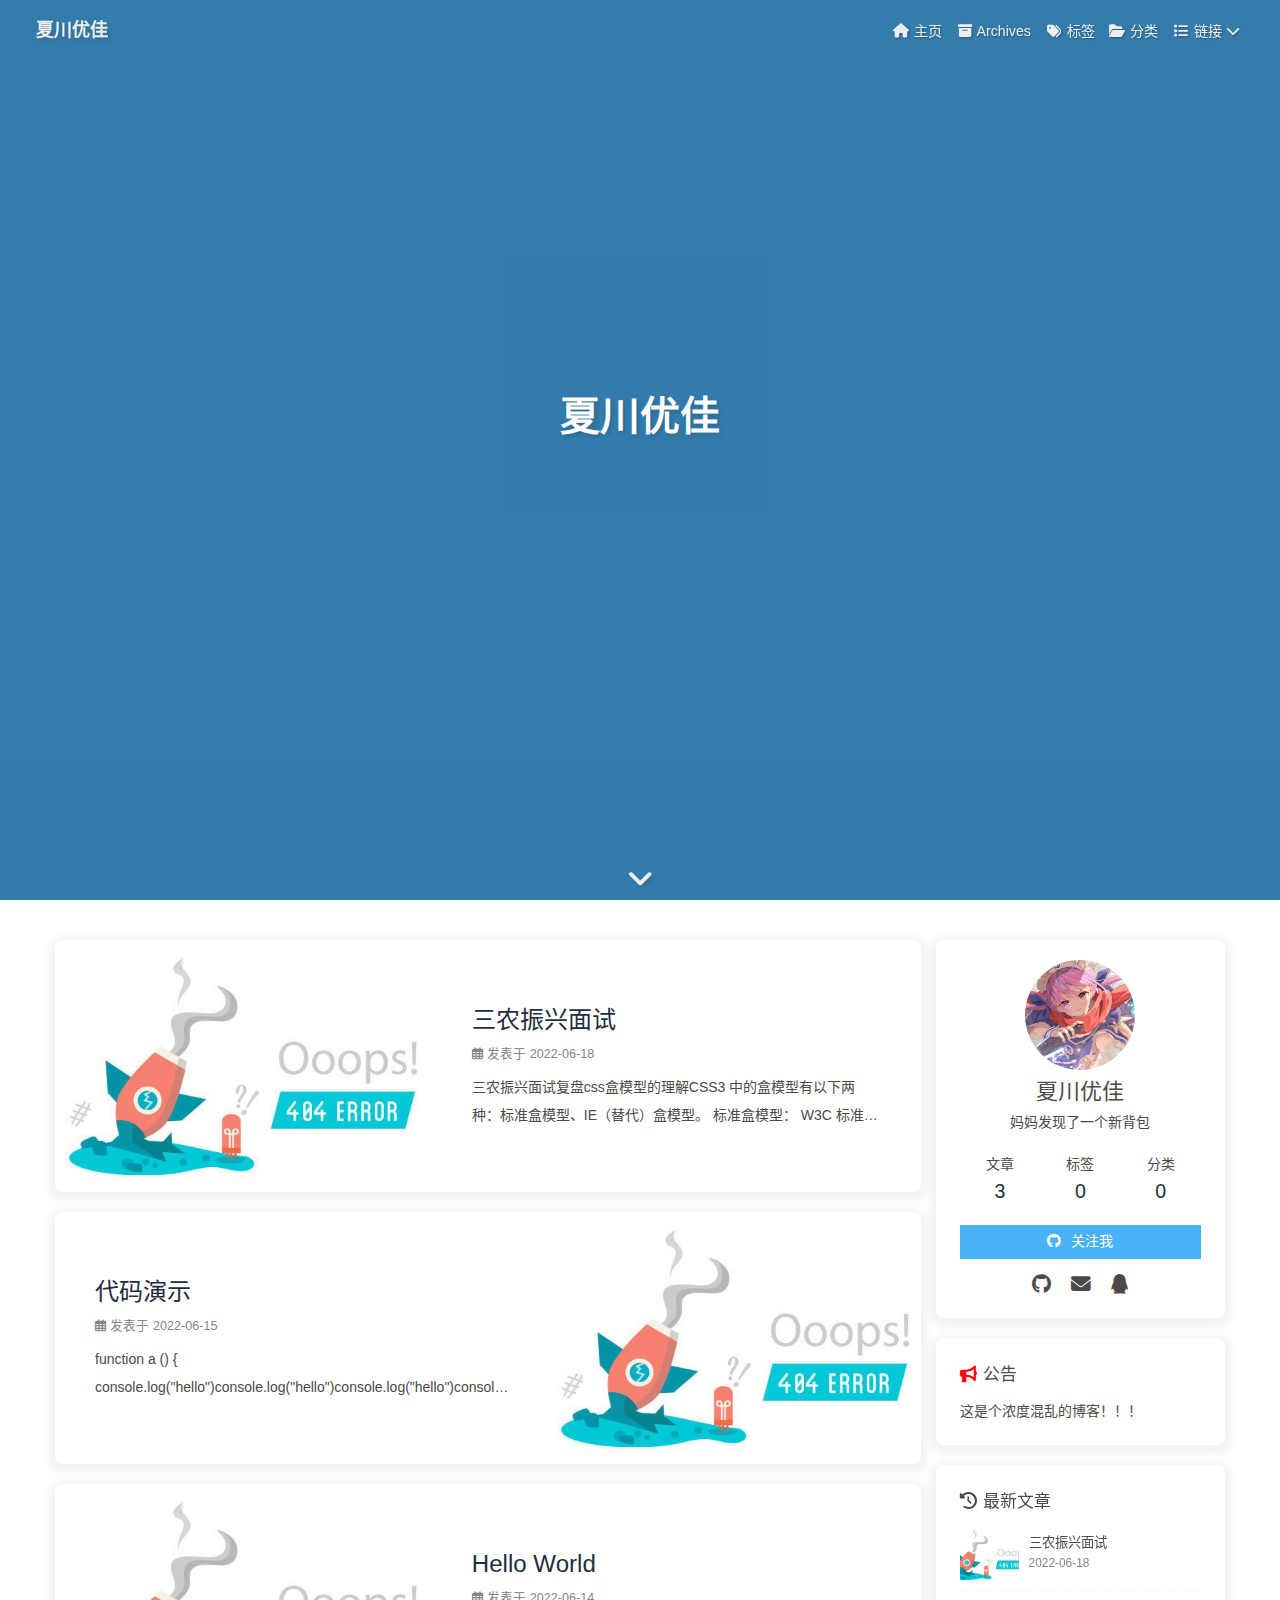
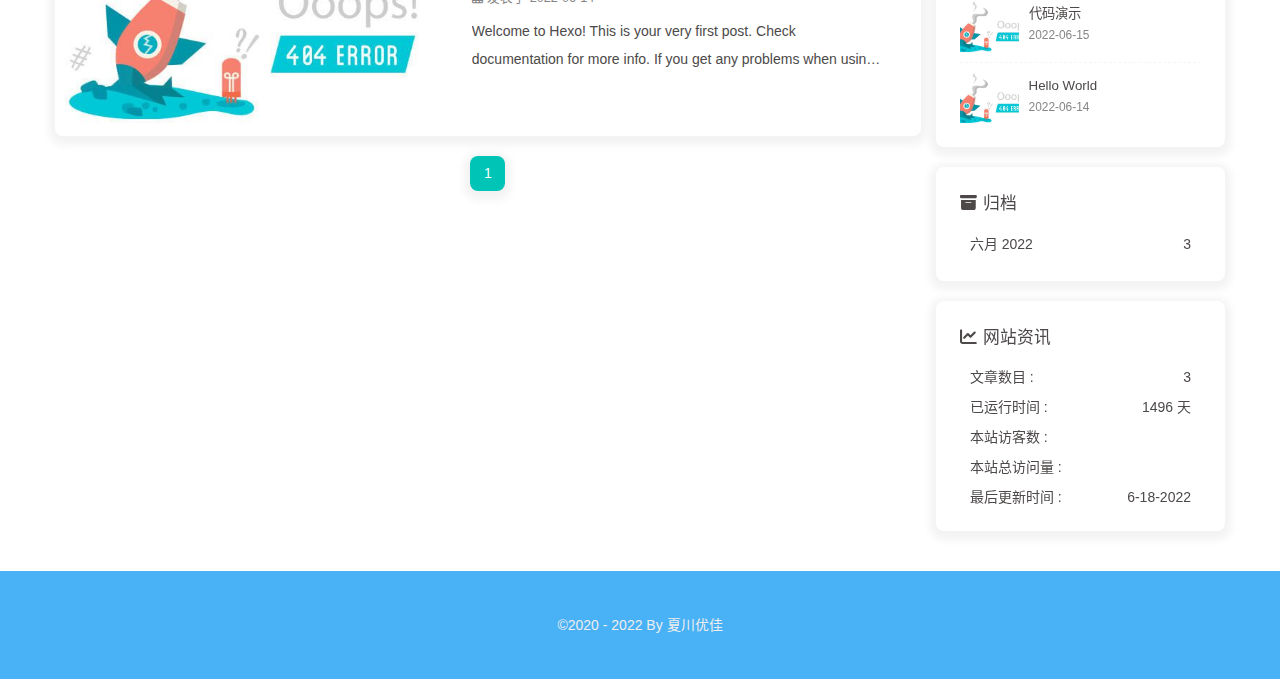
==== commit b209c9c1: "Site updated: 2022-06-18 23:35:55" ====
--- a/index.html
+++ b/index.html
@@ -51,7 +51,7 @@
   isHome: true,
   isHighlightShrink: false,
   isToc: false,
-  postUpdate: '2022-06-15 18:01:42'
+  postUpdate: '2022-06-18 23:35:46'
 }</script><noscript><style type="text/css">
   #nav {
     opacity: 1
@@ -140,7 +140,23 @@
       }
     }
     detectApple()
-    })(window)</script><meta name="generator" content="Hexo 6.2.0"></head><body><div id="sidebar"><div id="menu-mask"></div><div id="sidebar-menus"><div class="avatar-img is-center"><img src="/./img/preview.gif" onerror="onerror=null;src='/img/friend_404.gif'" alt="avatar"/></div><div class="sidebar-site-data site-data is-center"><a href="/archives/"><div class="headline">文章</div><div class="length-num">2</div></a><a href="/tags/"><div class="headline">标签</div><div class="length-num">0</div></a><a href="/categories/"><div class="headline">分类</div><div class="length-num">0</div></a></div><hr/><div class="menus_items"><div class="menus_item"><a class="site-page" href="/"><i class="fa-fw fas fa-home"></i><span> 主页</span></a></div><div class="menus_item"><a class="site-page" href="/archives/"><i class="fa-fw fas fa-archive"></i><span> Archives</span></a></div><div class="menus_item"><a class="site-page" href="/tags/"><i class="fa-fw fas fa-tags"></i><span> 标签</span></a></div><div class="menus_item"><a class="site-page" href="/categories/"><i class="fa-fw fas fa-folder-open"></i><span> 分类</span></a></div><div class="menus_item"><a class="site-page group" href="javascript:void(0);"><i class="fa-fw fas fa-list"></i><span> 链接</span><i class="fas fa-chevron-down"></i></a><ul class="menus_item_child"><li><a class="site-page child" href="/link/"><i class="fa-fw fas fa-link"></i><span> 友情链接</span></a></li><li><a class="site-page child" href="/about/"><i class="fa-fw fas fa-heart"></i><span> 关于</span></a></li></ul></div></div></div></div><div class="page" id="body-wrap"><header class="full_page" id="page-header" style="background-image: url('https://w.wallhaven.cc/full/ox/wallhaven-oxk18l.png')"><nav id="nav"><span id="blog_name"><a id="site-name" href="/">夏川优佳</a></span><div id="menus"><div class="menus_items"><div class="menus_item"><a class="site-page" href="/"><i class="fa-fw fas fa-home"></i><span> 主页</span></a></div><div class="menus_item"><a class="site-page" href="/archives/"><i class="fa-fw fas fa-archive"></i><span> Archives</span></a></div><div class="menus_item"><a class="site-page" href="/tags/"><i class="fa-fw fas fa-tags"></i><span> 标签</span></a></div><div class="menus_item"><a class="site-page" href="/categories/"><i class="fa-fw fas fa-folder-open"></i><span> 分类</span></a></div><div class="menus_item"><a class="site-page group" href="javascript:void(0);"><i class="fa-fw fas fa-list"></i><span> 链接</span><i class="fas fa-chevron-down"></i></a><ul class="menus_item_child"><li><a class="site-page child" href="/link/"><i class="fa-fw fas fa-link"></i><span> 友情链接</span></a></li><li><a class="site-page child" href="/about/"><i class="fa-fw fas fa-heart"></i><span> 关于</span></a></li></ul></div></div><div id="toggle-menu"><a class="site-page"><i class="fas fa-bars fa-fw"></i></a></div></div></nav><div id="site-info"><h1 id="site-title">夏川优佳</h1><div id="site_social_icons"><a class="social-icon" href="https://github.com/xiachuanyoujia" target="_blank" title="Github"><i class="fab fa-github"></i></a><a class="social-icon" href="mailto:xxxxxx@gmail.com" target="_blank" title="Email"><i class="fas fa-envelope"></i></a><a class="social-icon" href="/1243357202" target="_blank" title="QQ"><i class="fa-brands fa-qq"></i></a></div></div><div id="scroll-down"><i class="fas fa-angle-down scroll-down-effects"></i></div></header><main class="layout" id="content-inner"><div class="recent-posts" id="recent-posts"><div class="recent-post-item"><div class="post_cover left"><a href="/2022/06/15/%E4%BB%A3%E7%A0%81%E5%9D%97%E6%BC%94%E7%A4%BA/%E6%BC%94%E7%A4%BA/" title="代码演示"><img class="post_bg" src="https://w.wallhaven.cc/full/8x/wallhaven-8x2qqk.jpg" onerror="this.onerror=null;this.src='/img/404.jpg'" alt="代码演示"></a></div><div class="recent-post-info"><a class="article-title" href="/2022/06/15/%E4%BB%A3%E7%A0%81%E5%9D%97%E6%BC%94%E7%A4%BA/%E6%BC%94%E7%A4%BA/" title="代码演示">代码演示</a><div class="article-meta-wrap"><span class="article-meta"><i class="fas fa-thumbtack sticky"></i><span class="sticky">置顶</span><span class="article-meta-separator">|</span></span><span class="post-meta-date"><i class="far fa-calendar-alt"></i><span class="article-meta-label">发表于</span><time datetime="2022-06-15T03:26:00.630Z" title="发表于 2022-06-15 11:26:00">2022-06-15</time></span></div><div class="content">function a () &#123;    console.log(&quot;hello&quot;)console.log(&quot;hello&quot;)console.log(&quot;hello&quot;)console.log(&quot;hello&quot;)console.log(&quot;hello&quot;)console.log(&quot;hello&quot;)console.log(&quot;hello&quot;)console.log(&quot;hello&quot;)console.log(&quot;hello&quot;)console.log(&quot;hello&quot;)    console.log(&quot;hello&quot;)    console.log(&quot;hello&quot;)    console.log(&quot;hello&quot;)    console.log(&quot;hello&quot;)    console.log(&quot;hello&quot;)    co ...</div></div></div><div class="recent-post-item"><div class="post_cover right"><a href="/2022/06/14/hello-world/" title="Hello World"><img class="post_bg" src="https://w.wallhaven.cc/full/eo/wallhaven-eod558.jpg" onerror="this.onerror=null;this.src='/img/404.jpg'" alt="Hello World"></a></div><div class="recent-post-info"><a class="article-title" href="/2022/06/14/hello-world/" title="Hello World">Hello World</a><div class="article-meta-wrap"><span class="post-meta-date"><i class="far fa-calendar-alt"></i><span class="article-meta-label">发表于</span><time datetime="2022-06-14T13:04:48.218Z" title="发表于 2022-06-14 21:04:48">2022-06-14</time></span></div><div class="content">Welcome to Hexo! This is your very first post. Check documentation for more info. If you get any problems when using Hexo, you can find the answer in troubleshooting or you can ask me on GitHub.
+    })(window)</script><meta name="generator" content="Hexo 6.2.0"></head><body><div id="sidebar"><div id="menu-mask"></div><div id="sidebar-menus"><div class="avatar-img is-center"><img src="/./img/preview.gif" onerror="onerror=null;src='/img/friend_404.gif'" alt="avatar"/></div><div class="sidebar-site-data site-data is-center"><a href="/archives/"><div class="headline">文章</div><div class="length-num">3</div></a><a href="/tags/"><div class="headline">标签</div><div class="length-num">0</div></a><a href="/categories/"><div class="headline">分类</div><div class="length-num">0</div></a></div><hr/><div class="menus_items"><div class="menus_item"><a class="site-page" href="/"><i class="fa-fw fas fa-home"></i><span> 主页</span></a></div><div class="menus_item"><a class="site-page" href="/archives/"><i class="fa-fw fas fa-archive"></i><span> Archives</span></a></div><div class="menus_item"><a class="site-page" href="/tags/"><i class="fa-fw fas fa-tags"></i><span> 标签</span></a></div><div class="menus_item"><a class="site-page" href="/categories/"><i class="fa-fw fas fa-folder-open"></i><span> 分类</span></a></div><div class="menus_item"><a class="site-page group" href="javascript:void(0);"><i class="fa-fw fas fa-list"></i><span> 链接</span><i class="fas fa-chevron-down"></i></a><ul class="menus_item_child"><li><a class="site-page child" href="/link/"><i class="fa-fw fas fa-link"></i><span> 友情链接</span></a></li><li><a class="site-page child" href="/about/"><i class="fa-fw fas fa-heart"></i><span> 关于</span></a></li></ul></div></div></div></div><div class="page" id="body-wrap"><header class="full_page" id="page-header" style="background-image: url('https://w.wallhaven.cc/full/ox/wallhaven-oxk18l.png')"><nav id="nav"><span id="blog_name"><a id="site-name" href="/">夏川优佳</a></span><div id="menus"><div class="menus_items"><div class="menus_item"><a class="site-page" href="/"><i class="fa-fw fas fa-home"></i><span> 主页</span></a></div><div class="menus_item"><a class="site-page" href="/archives/"><i class="fa-fw fas fa-archive"></i><span> Archives</span></a></div><div class="menus_item"><a class="site-page" href="/tags/"><i class="fa-fw fas fa-tags"></i><span> 标签</span></a></div><div class="menus_item"><a class="site-page" href="/categories/"><i class="fa-fw fas fa-folder-open"></i><span> 分类</span></a></div><div class="menus_item"><a class="site-page group" href="javascript:void(0);"><i class="fa-fw fas fa-list"></i><span> 链接</span><i class="fas fa-chevron-down"></i></a><ul class="menus_item_child"><li><a class="site-page child" href="/link/"><i class="fa-fw fas fa-link"></i><span> 友情链接</span></a></li><li><a class="site-page child" href="/about/"><i class="fa-fw fas fa-heart"></i><span> 关于</span></a></li></ul></div></div><div id="toggle-menu"><a class="site-page"><i class="fas fa-bars fa-fw"></i></a></div></div></nav><div id="site-info"><h1 id="site-title">夏川优佳</h1><div id="site_social_icons"><a class="social-icon" href="https://github.com/xiachuanyoujia" target="_blank" title="Github"><i class="fab fa-github"></i></a><a class="social-icon" href="mailto:xxxxxx@gmail.com" target="_blank" title="Email"><i class="fas fa-envelope"></i></a><a class="social-icon" href="/1243357202" target="_blank" title="QQ"><i class="fa-brands fa-qq"></i></a></div></div><div id="scroll-down"><i class="fas fa-angle-down scroll-down-effects"></i></div></header><main class="layout" id="content-inner"><div class="recent-posts" id="recent-posts"><div class="recent-post-item"><div class="post_cover left"><a href="/2022/06/18/%E4%B8%89%E5%86%9C%E6%8C%AF%E5%85%B4%E9%9D%A2%E8%AF%95/%E9%9D%A2%E8%AF%95/" title="三农振兴面试"><img class="post_bg" src="https://w.wallhaven.cc/full/8x/wallhaven-8x2qqk.jpg" onerror="this.onerror=null;this.src='/img/404.jpg'" alt="三农振兴面试"></a></div><div class="recent-post-info"><a class="article-title" href="/2022/06/18/%E4%B8%89%E5%86%9C%E6%8C%AF%E5%85%B4%E9%9D%A2%E8%AF%95/%E9%9D%A2%E8%AF%95/" title="三农振兴面试">三农振兴面试</a><div class="article-meta-wrap"><span class="post-meta-date"><i class="far fa-calendar-alt"></i><span class="article-meta-label">发表于</span><time datetime="2022-06-18T15:32:37.131Z" title="发表于 2022-06-18 23:32:37">2022-06-18</time></span></div><div class="content">三农振兴面试复盘css盒模型的理解CSS3 中的盒模型有以下两种：标准盒模型、IE（替代）盒模型。
+
+标准盒模型： W3C 标准的盒子模型。
+IE（替代）盒模型：IE 标准的盒子模型
+
+可以通过 box-sizing 来改变元素的盒模型：
+
+box-sizing: content-box ：标准盒模型（默认值）。
+box-sizing: border-box ：IE（替代）盒模型。
+
+区别：
+
+标准盒模型中 width 指的是内容区域 content 的宽度 height 指的是内容区域 content 的高度 标准盒模型下盒子的大小 &#x3D; content + border + padding + margin
+怪异盒模型中的 width 指的是内容、边框、内边距总的宽度（content + border +  padding）；height 指的是内容、边框、内边距总的高度 怪异盒模型下盒子的大小&#x3D;width（content + border + padding） + margin
+
+布局问题问什么有点模糊了
+请你说说css的定位position它允许你定义元素框相 ...</div></div></div><div class="recent-post-item"><div class="post_cover right"><a href="/2022/06/15/%E4%BB%A3%E7%A0%81%E5%9D%97%E6%BC%94%E7%A4%BA/%E6%BC%94%E7%A4%BA/" title="代码演示"><img class="post_bg" src="https://w.wallhaven.cc/full/8x/wallhaven-8x2qqk.jpg" onerror="this.onerror=null;this.src='/img/404.jpg'" alt="代码演示"></a></div><div class="recent-post-info"><a class="article-title" href="/2022/06/15/%E4%BB%A3%E7%A0%81%E5%9D%97%E6%BC%94%E7%A4%BA/%E6%BC%94%E7%A4%BA/" title="代码演示">代码演示</a><div class="article-meta-wrap"><span class="post-meta-date"><i class="far fa-calendar-alt"></i><span class="article-meta-label">发表于</span><time datetime="2022-06-15T03:26:00.630Z" title="发表于 2022-06-15 11:26:00">2022-06-15</time></span></div><div class="content">function a () &#123;    console.log(&quot;hello&quot;)console.log(&quot;hello&quot;)console.log(&quot;hello&quot;)console.log(&quot;hello&quot;)console.log(&quot;hello&quot;)console.log(&quot;hello&quot;)console.log(&quot;hello&quot;)console.log(&quot;hello&quot;)console.log(&quot;hello&quot;)console.log(&quot;hello&quot;)    console.log(&quot;hello&quot;)    console.log(&quot;hello&quot;)    console.log(&quot;hello&quot;)    console.log(&quot;hello&quot;)    console.log(&quot;hello&quot;)    co ...</div></div></div><div class="recent-post-item"><div class="post_cover left"><a href="/2022/06/14/hello-world/" title="Hello World"><img class="post_bg" src="https://w.wallhaven.cc/full/eo/wallhaven-eod558.jpg" onerror="this.onerror=null;this.src='/img/404.jpg'" alt="Hello World"></a></div><div class="recent-post-info"><a class="article-title" href="/2022/06/14/hello-world/" title="Hello World">Hello World</a><div class="article-meta-wrap"><span class="post-meta-date"><i class="far fa-calendar-alt"></i><span class="article-meta-label">发表于</span><time datetime="2022-06-14T13:04:48.218Z" title="发表于 2022-06-14 21:04:48">2022-06-14</time></span></div><div class="content">Welcome to Hexo! This is your very first post. Check documentation for more info. If you get any problems when using Hexo, you can find the answer in troubleshooting or you can ask me on GitHub.
 Quick StartCreate a new post$ hexo new &quot;My New Post&quot;
 
 More info: Writing
@@ -153,4 +169,4 @@
 Deploy to remote sites$ hexo deploy
 
 More info: Deployment
-</div></div></div><nav id="pagination"><div class="pagination"><span class="page-number current">1</span></div></nav></div><div class="aside-content" id="aside-content"><div class="card-widget card-info"><div class="is-center"><div class="avatar-img"><img src="/./img/preview.gif" onerror="this.onerror=null;this.src='/img/friend_404.gif'" alt="avatar"/></div><div class="author-info__name">夏川优佳</div><div class="author-info__description">妈妈发现了一个新背包</div></div><div class="card-info-data site-data is-center"><a href="/archives/"><div class="headline">文章</div><div class="length-num">2</div></a><a href="/tags/"><div class="headline">标签</div><div class="length-num">0</div></a><a href="/categories/"><div class="headline">分类</div><div class="length-num">0</div></a></div><a id="card-info-btn" target="_blank" rel="noopener" href="https://github.com/xiachuanyoujia"><i class="fab fa-github"></i><span>关注我</span></a><div class="card-info-social-icons is-center"><a class="social-icon" href="https://github.com/xiachuanyoujia" target="_blank" title="Github"><i class="fab fa-github"></i></a><a class="social-icon" href="mailto:xxxxxx@gmail.com" target="_blank" title="Email"><i class="fas fa-envelope"></i></a><a class="social-icon" href="/1243357202" target="_blank" title="QQ"><i class="fa-brands fa-qq"></i></a></div></div><div class="card-widget card-announcement"><div class="item-headline"><i class="fas fa-bullhorn fa-shake"></i><span>公告</span></div><div class="announcement_content">这是个浓度混乱的博客！！！</div></div><div class="sticky_layout"><div class="card-widget card-recent-post"><div class="item-headline"><i class="fas fa-history"></i><span>最新文章</span></div><div class="aside-list"><div class="aside-list-item"><a class="thumbnail" href="/2022/06/15/%E4%BB%A3%E7%A0%81%E5%9D%97%E6%BC%94%E7%A4%BA/%E6%BC%94%E7%A4%BA/" title="代码演示"><img src="https://w.wallhaven.cc/full/8x/wallhaven-8x2qqk.jpg" onerror="this.onerror=null;this.src='/img/404.jpg'" alt="代码演示"/></a><div class="content"><a class="title" href="/2022/06/15/%E4%BB%A3%E7%A0%81%E5%9D%97%E6%BC%94%E7%A4%BA/%E6%BC%94%E7%A4%BA/" title="代码演示">代码演示</a><time datetime="2022-06-15T03:26:00.630Z" title="发表于 2022-06-15 11:26:00">2022-06-15</time></div></div><div class="aside-list-item"><a class="thumbnail" href="/2022/06/14/hello-world/" title="Hello World"><img src="https://w.wallhaven.cc/full/eo/wallhaven-eod558.jpg" onerror="this.onerror=null;this.src='/img/404.jpg'" alt="Hello World"/></a><div class="content"><a class="title" href="/2022/06/14/hello-world/" title="Hello World">Hello World</a><time datetime="2022-06-14T13:04:48.218Z" title="发表于 2022-06-14 21:04:48">2022-06-14</time></div></div></div></div><div class="card-widget card-archives"><div class="item-headline"><i class="fas fa-archive"></i><span>归档</span></div><ul class="card-archive-list"><li class="card-archive-list-item"><a class="card-archive-list-link" href="/archives/2022/06/"><span class="card-archive-list-date">六月 2022</span><span class="card-archive-list-count">2</span></a></li></ul></div><div class="card-widget card-webinfo"><div class="item-headline"><i class="fas fa-chart-line"></i><span>网站资讯</span></div><div class="webinfo"><div class="webinfo-item"><div class="item-name">文章数目 :</div><div class="item-count">2</div></div><div class="webinfo-item"><div class="item-name">已运行时间 :</div><div class="item-count" id="runtimeshow" data-publishDate="2022-06-15T10:01:42.054Z"></div></div><div class="webinfo-item"><div class="item-name">本站访客数 :</div><div class="item-count" id="busuanzi_value_site_uv"></div></div><div class="webinfo-item"><div class="item-name">本站总访问量 :</div><div class="item-count" id="busuanzi_value_site_pv"></div></div><div class="webinfo-item"><div class="item-name">最后更新时间 :</div><div class="item-count" id="last-push-date" data-lastPushDate="2022-06-15T10:01:42.054Z"></div></div></div></div></div></div></main><footer id="footer"><div id="footer-wrap"><div class="copyright">&copy;2020 - 2022 By 夏川优佳</div></div></footer></div><div id="rightside"><div id="rightside-config-hide"><button id="darkmode" type="button" title="浅色和深色模式转换"><i class="fas fa-adjust"></i></button><button id="hide-aside-btn" type="button" title="单栏和双栏切换"><i class="fas fa-arrows-alt-h"></i></button></div><div id="rightside-config-show"><button id="rightside_config" type="button" title="设置"><i class="fas fa-cog fa-spin"></i></button><button id="go-up" type="button" title="回到顶部"><i class="fas fa-arrow-up"></i></button></div></div><div><script src="/js/utils.js"></script><script src="/js/main.js"></script><script src="https://cdn.jsdelivr.net/npm/@fancyapps/ui/dist/fancybox.umd.js"></script><div class="js-pjax"></div><script async data-pjax src="//busuanzi.ibruce.info/busuanzi/2.3/busuanzi.pure.mini.js"></script></div></body></html>+</div></div></div><nav id="pagination"><div class="pagination"><span class="page-number current">1</span></div></nav></div><div class="aside-content" id="aside-content"><div class="card-widget card-info"><div class="is-center"><div class="avatar-img"><img src="/./img/preview.gif" onerror="this.onerror=null;this.src='/img/friend_404.gif'" alt="avatar"/></div><div class="author-info__name">夏川优佳</div><div class="author-info__description">妈妈发现了一个新背包</div></div><div class="card-info-data site-data is-center"><a href="/archives/"><div class="headline">文章</div><div class="length-num">3</div></a><a href="/tags/"><div class="headline">标签</div><div class="length-num">0</div></a><a href="/categories/"><div class="headline">分类</div><div class="length-num">0</div></a></div><a id="card-info-btn" target="_blank" rel="noopener" href="https://github.com/xiachuanyoujia"><i class="fab fa-github"></i><span>关注我</span></a><div class="card-info-social-icons is-center"><a class="social-icon" href="https://github.com/xiachuanyoujia" target="_blank" title="Github"><i class="fab fa-github"></i></a><a class="social-icon" href="mailto:xxxxxx@gmail.com" target="_blank" title="Email"><i class="fas fa-envelope"></i></a><a class="social-icon" href="/1243357202" target="_blank" title="QQ"><i class="fa-brands fa-qq"></i></a></div></div><div class="card-widget card-announcement"><div class="item-headline"><i class="fas fa-bullhorn fa-shake"></i><span>公告</span></div><div class="announcement_content">这是个浓度混乱的博客！！！</div></div><div class="sticky_layout"><div class="card-widget card-recent-post"><div class="item-headline"><i class="fas fa-history"></i><span>最新文章</span></div><div class="aside-list"><div class="aside-list-item"><a class="thumbnail" href="/2022/06/18/%E4%B8%89%E5%86%9C%E6%8C%AF%E5%85%B4%E9%9D%A2%E8%AF%95/%E9%9D%A2%E8%AF%95/" title="三农振兴面试"><img src="https://w.wallhaven.cc/full/8x/wallhaven-8x2qqk.jpg" onerror="this.onerror=null;this.src='/img/404.jpg'" alt="三农振兴面试"/></a><div class="content"><a class="title" href="/2022/06/18/%E4%B8%89%E5%86%9C%E6%8C%AF%E5%85%B4%E9%9D%A2%E8%AF%95/%E9%9D%A2%E8%AF%95/" title="三农振兴面试">三农振兴面试</a><time datetime="2022-06-18T15:32:37.131Z" title="发表于 2022-06-18 23:32:37">2022-06-18</time></div></div><div class="aside-list-item"><a class="thumbnail" href="/2022/06/15/%E4%BB%A3%E7%A0%81%E5%9D%97%E6%BC%94%E7%A4%BA/%E6%BC%94%E7%A4%BA/" title="代码演示"><img src="https://w.wallhaven.cc/full/8x/wallhaven-8x2qqk.jpg" onerror="this.onerror=null;this.src='/img/404.jpg'" alt="代码演示"/></a><div class="content"><a class="title" href="/2022/06/15/%E4%BB%A3%E7%A0%81%E5%9D%97%E6%BC%94%E7%A4%BA/%E6%BC%94%E7%A4%BA/" title="代码演示">代码演示</a><time datetime="2022-06-15T03:26:00.630Z" title="发表于 2022-06-15 11:26:00">2022-06-15</time></div></div><div class="aside-list-item"><a class="thumbnail" href="/2022/06/14/hello-world/" title="Hello World"><img src="https://w.wallhaven.cc/full/eo/wallhaven-eod558.jpg" onerror="this.onerror=null;this.src='/img/404.jpg'" alt="Hello World"/></a><div class="content"><a class="title" href="/2022/06/14/hello-world/" title="Hello World">Hello World</a><time datetime="2022-06-14T13:04:48.218Z" title="发表于 2022-06-14 21:04:48">2022-06-14</time></div></div></div></div><div class="card-widget card-archives"><div class="item-headline"><i class="fas fa-archive"></i><span>归档</span></div><ul class="card-archive-list"><li class="card-archive-list-item"><a class="card-archive-list-link" href="/archives/2022/06/"><span class="card-archive-list-date">六月 2022</span><span class="card-archive-list-count">3</span></a></li></ul></div><div class="card-widget card-webinfo"><div class="item-headline"><i class="fas fa-chart-line"></i><span>网站资讯</span></div><div class="webinfo"><div class="webinfo-item"><div class="item-name">文章数目 :</div><div class="item-count">3</div></div><div class="webinfo-item"><div class="item-name">已运行时间 :</div><div class="item-count" id="runtimeshow" data-publishDate="2022-06-18T15:35:46.766Z"></div></div><div class="webinfo-item"><div class="item-name">本站访客数 :</div><div class="item-count" id="busuanzi_value_site_uv"></div></div><div class="webinfo-item"><div class="item-name">本站总访问量 :</div><div class="item-count" id="busuanzi_value_site_pv"></div></div><div class="webinfo-item"><div class="item-name">最后更新时间 :</div><div class="item-count" id="last-push-date" data-lastPushDate="2022-06-18T15:35:46.766Z"></div></div></div></div></div></div></main><footer id="footer"><div id="footer-wrap"><div class="copyright">&copy;2020 - 2022 By 夏川优佳</div></div></footer></div><div id="rightside"><div id="rightside-config-hide"><button id="darkmode" type="button" title="浅色和深色模式转换"><i class="fas fa-adjust"></i></button><button id="hide-aside-btn" type="button" title="单栏和双栏切换"><i class="fas fa-arrows-alt-h"></i></button></div><div id="rightside-config-show"><button id="rightside_config" type="button" title="设置"><i class="fas fa-cog fa-spin"></i></button><button id="go-up" type="button" title="回到顶部"><i class="fas fa-arrow-up"></i></button></div></div><div><script src="/js/utils.js"></script><script src="/js/main.js"></script><script src="https://cdn.jsdelivr.net/npm/@fancyapps/ui/dist/fancybox.umd.js"></script><div class="js-pjax"></div><script async data-pjax src="//busuanzi.ibruce.info/busuanzi/2.3/busuanzi.pure.mini.js"></script></div></body></html>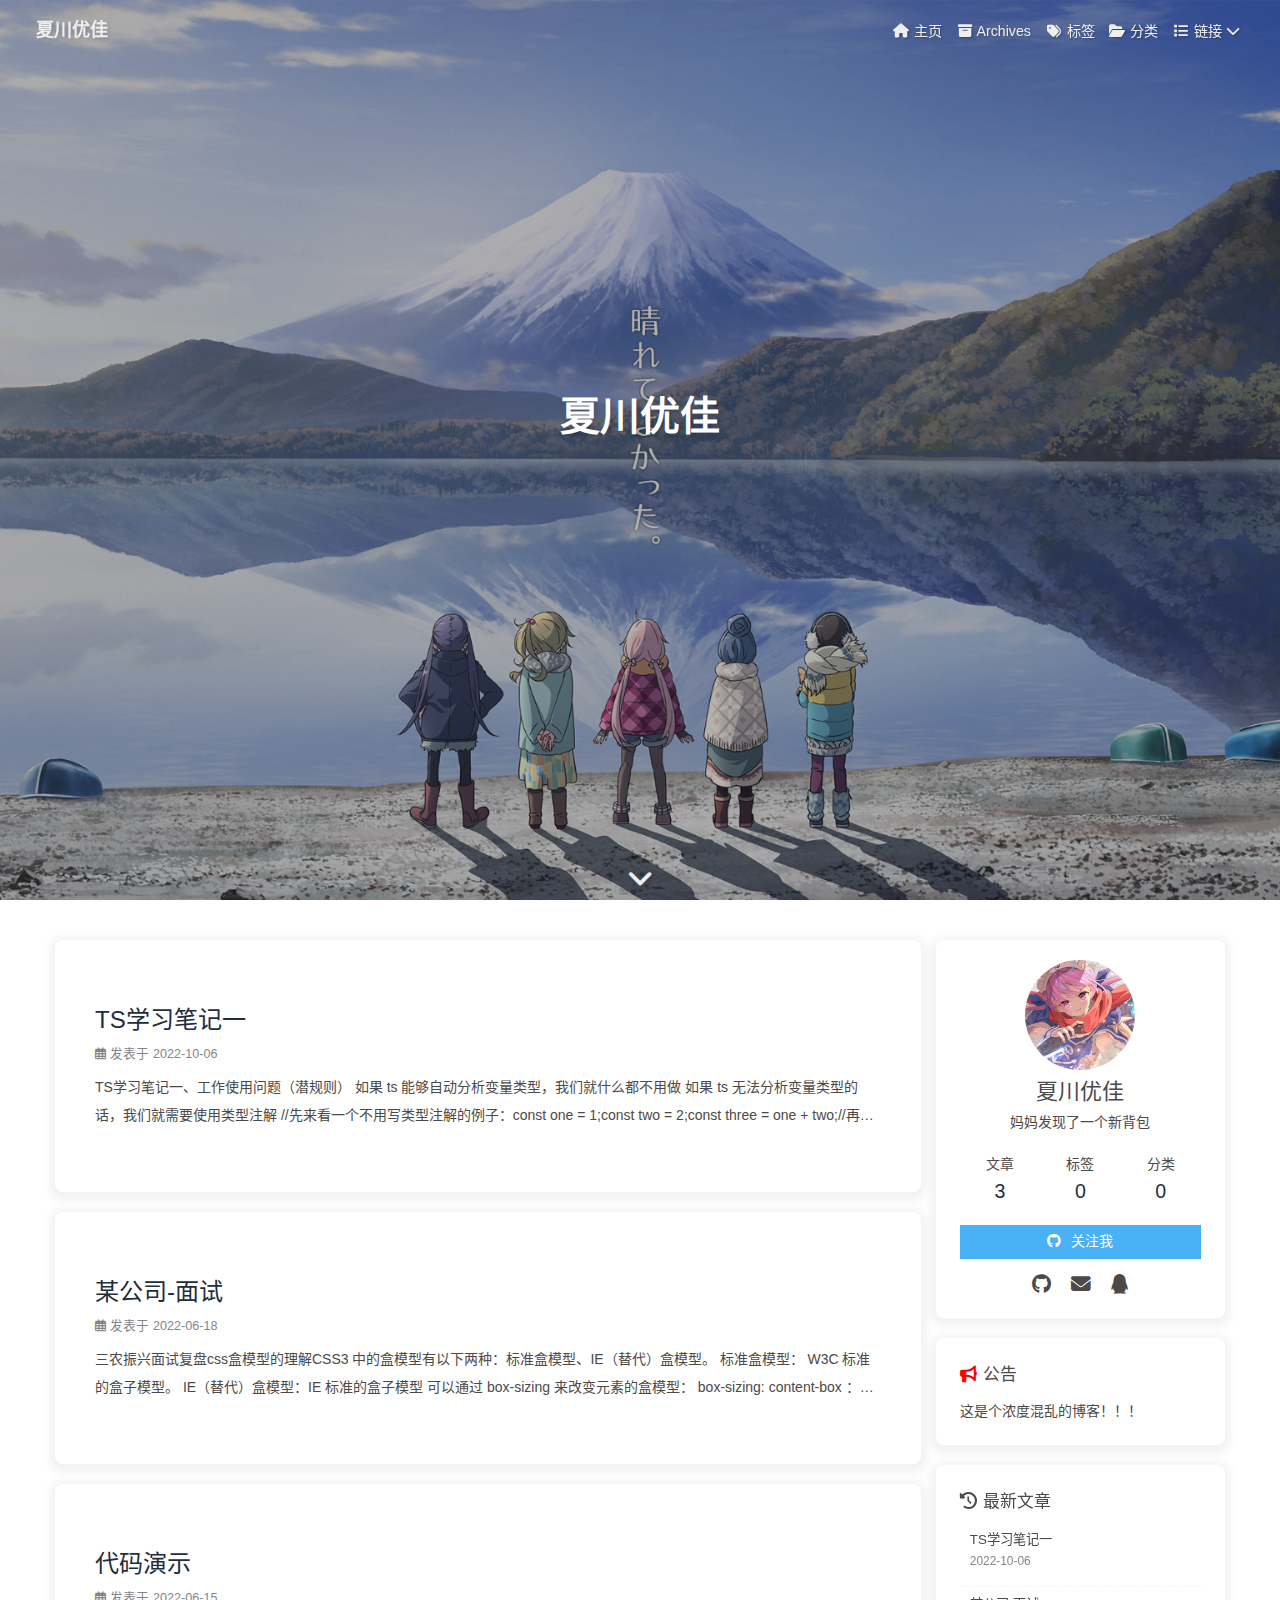
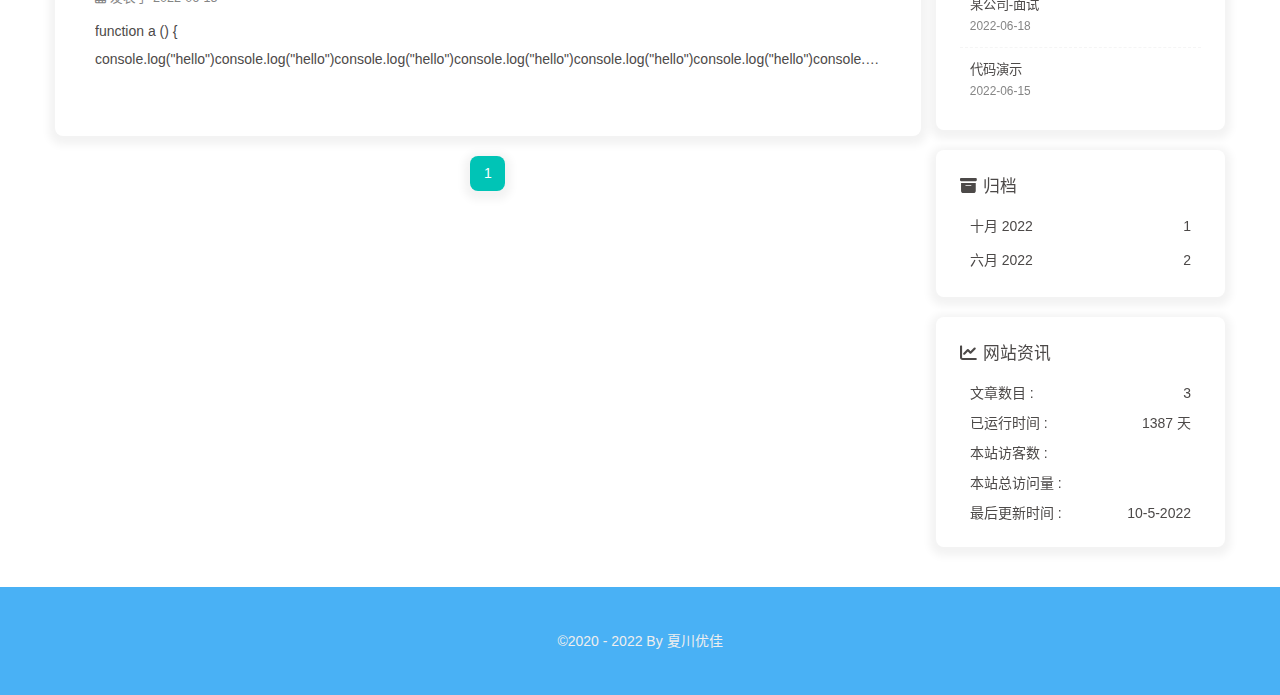
==== commit 1c0dfc17: "Site updated: 2022-10-06 00:49:51" ====
--- a/index.html
+++ b/index.html
@@ -51,7 +51,7 @@
   isHome: true,
   isHighlightShrink: false,
   isToc: false,
-  postUpdate: '2022-06-18 23:35:46'
+  postUpdate: '2022-10-06 00:48:59'
 }</script><noscript><style type="text/css">
   #nav {
     opacity: 1
@@ -140,7 +140,11 @@
       }
     }
     detectApple()
-    })(window)</script><meta name="generator" content="Hexo 6.2.0"></head><body><div id="sidebar"><div id="menu-mask"></div><div id="sidebar-menus"><div class="avatar-img is-center"><img src="/./img/preview.gif" onerror="onerror=null;src='/img/friend_404.gif'" alt="avatar"/></div><div class="sidebar-site-data site-data is-center"><a href="/archives/"><div class="headline">文章</div><div class="length-num">3</div></a><a href="/tags/"><div class="headline">标签</div><div class="length-num">0</div></a><a href="/categories/"><div class="headline">分类</div><div class="length-num">0</div></a></div><hr/><div class="menus_items"><div class="menus_item"><a class="site-page" href="/"><i class="fa-fw fas fa-home"></i><span> 主页</span></a></div><div class="menus_item"><a class="site-page" href="/archives/"><i class="fa-fw fas fa-archive"></i><span> Archives</span></a></div><div class="menus_item"><a class="site-page" href="/tags/"><i class="fa-fw fas fa-tags"></i><span> 标签</span></a></div><div class="menus_item"><a class="site-page" href="/categories/"><i class="fa-fw fas fa-folder-open"></i><span> 分类</span></a></div><div class="menus_item"><a class="site-page group" href="javascript:void(0);"><i class="fa-fw fas fa-list"></i><span> 链接</span><i class="fas fa-chevron-down"></i></a><ul class="menus_item_child"><li><a class="site-page child" href="/link/"><i class="fa-fw fas fa-link"></i><span> 友情链接</span></a></li><li><a class="site-page child" href="/about/"><i class="fa-fw fas fa-heart"></i><span> 关于</span></a></li></ul></div></div></div></div><div class="page" id="body-wrap"><header class="full_page" id="page-header" style="background-image: url('https://w.wallhaven.cc/full/ox/wallhaven-oxk18l.png')"><nav id="nav"><span id="blog_name"><a id="site-name" href="/">夏川优佳</a></span><div id="menus"><div class="menus_items"><div class="menus_item"><a class="site-page" href="/"><i class="fa-fw fas fa-home"></i><span> 主页</span></a></div><div class="menus_item"><a class="site-page" href="/archives/"><i class="fa-fw fas fa-archive"></i><span> Archives</span></a></div><div class="menus_item"><a class="site-page" href="/tags/"><i class="fa-fw fas fa-tags"></i><span> 标签</span></a></div><div class="menus_item"><a class="site-page" href="/categories/"><i class="fa-fw fas fa-folder-open"></i><span> 分类</span></a></div><div class="menus_item"><a class="site-page group" href="javascript:void(0);"><i class="fa-fw fas fa-list"></i><span> 链接</span><i class="fas fa-chevron-down"></i></a><ul class="menus_item_child"><li><a class="site-page child" href="/link/"><i class="fa-fw fas fa-link"></i><span> 友情链接</span></a></li><li><a class="site-page child" href="/about/"><i class="fa-fw fas fa-heart"></i><span> 关于</span></a></li></ul></div></div><div id="toggle-menu"><a class="site-page"><i class="fas fa-bars fa-fw"></i></a></div></div></nav><div id="site-info"><h1 id="site-title">夏川优佳</h1><div id="site_social_icons"><a class="social-icon" href="https://github.com/xiachuanyoujia" target="_blank" title="Github"><i class="fab fa-github"></i></a><a class="social-icon" href="mailto:xxxxxx@gmail.com" target="_blank" title="Email"><i class="fas fa-envelope"></i></a><a class="social-icon" href="/1243357202" target="_blank" title="QQ"><i class="fa-brands fa-qq"></i></a></div></div><div id="scroll-down"><i class="fas fa-angle-down scroll-down-effects"></i></div></header><main class="layout" id="content-inner"><div class="recent-posts" id="recent-posts"><div class="recent-post-item"><div class="post_cover left"><a href="/2022/06/18/%E4%B8%89%E5%86%9C%E6%8C%AF%E5%85%B4%E9%9D%A2%E8%AF%95/%E9%9D%A2%E8%AF%95/" title="三农振兴面试"><img class="post_bg" src="https://w.wallhaven.cc/full/8x/wallhaven-8x2qqk.jpg" onerror="this.onerror=null;this.src='/img/404.jpg'" alt="三农振兴面试"></a></div><div class="recent-post-info"><a class="article-title" href="/2022/06/18/%E4%B8%89%E5%86%9C%E6%8C%AF%E5%85%B4%E9%9D%A2%E8%AF%95/%E9%9D%A2%E8%AF%95/" title="三农振兴面试">三农振兴面试</a><div class="article-meta-wrap"><span class="post-meta-date"><i class="far fa-calendar-alt"></i><span class="article-meta-label">发表于</span><time datetime="2022-06-18T15:32:37.131Z" title="发表于 2022-06-18 23:32:37">2022-06-18</time></span></div><div class="content">三农振兴面试复盘css盒模型的理解CSS3 中的盒模型有以下两种：标准盒模型、IE（替代）盒模型。
+    })(window)</script><meta name="generator" content="Hexo 6.2.0"></head><body><div id="sidebar"><div id="menu-mask"></div><div id="sidebar-menus"><div class="avatar-img is-center"><img src="/./img/preview.gif" onerror="onerror=null;src='/img/friend_404.gif'" alt="avatar"/></div><div class="sidebar-site-data site-data is-center"><a href="/archives/"><div class="headline">文章</div><div class="length-num">3</div></a><a href="/tags/"><div class="headline">标签</div><div class="length-num">0</div></a><a href="/categories/"><div class="headline">分类</div><div class="length-num">0</div></a></div><hr/><div class="menus_items"><div class="menus_item"><a class="site-page" href="/"><i class="fa-fw fas fa-home"></i><span> 主页</span></a></div><div class="menus_item"><a class="site-page" href="/archives/"><i class="fa-fw fas fa-archive"></i><span> Archives</span></a></div><div class="menus_item"><a class="site-page" href="/tags/"><i class="fa-fw fas fa-tags"></i><span> 标签</span></a></div><div class="menus_item"><a class="site-page" href="/categories/"><i class="fa-fw fas fa-folder-open"></i><span> 分类</span></a></div><div class="menus_item"><a class="site-page group" href="javascript:void(0);"><i class="fa-fw fas fa-list"></i><span> 链接</span><i class="fas fa-chevron-down"></i></a><ul class="menus_item_child"><li><a class="site-page child" href="/link/"><i class="fa-fw fas fa-link"></i><span> 友情链接</span></a></li><li><a class="site-page child" href="/about/"><i class="fa-fw fas fa-heart"></i><span> 关于</span></a></li></ul></div></div></div></div><div class="page" id="body-wrap"><header class="full_page" id="page-header" style="background-image: url('/./img/top.png')"><nav id="nav"><span id="blog_name"><a id="site-name" href="/">夏川优佳</a></span><div id="menus"><div class="menus_items"><div class="menus_item"><a class="site-page" href="/"><i class="fa-fw fas fa-home"></i><span> 主页</span></a></div><div class="menus_item"><a class="site-page" href="/archives/"><i class="fa-fw fas fa-archive"></i><span> Archives</span></a></div><div class="menus_item"><a class="site-page" href="/tags/"><i class="fa-fw fas fa-tags"></i><span> 标签</span></a></div><div class="menus_item"><a class="site-page" href="/categories/"><i class="fa-fw fas fa-folder-open"></i><span> 分类</span></a></div><div class="menus_item"><a class="site-page group" href="javascript:void(0);"><i class="fa-fw fas fa-list"></i><span> 链接</span><i class="fas fa-chevron-down"></i></a><ul class="menus_item_child"><li><a class="site-page child" href="/link/"><i class="fa-fw fas fa-link"></i><span> 友情链接</span></a></li><li><a class="site-page child" href="/about/"><i class="fa-fw fas fa-heart"></i><span> 关于</span></a></li></ul></div></div><div id="toggle-menu"><a class="site-page"><i class="fas fa-bars fa-fw"></i></a></div></div></nav><div id="site-info"><h1 id="site-title">夏川优佳</h1><div id="site_social_icons"><a class="social-icon" href="https://github.com/xiachuanyoujia" target="_blank" title="Github"><i class="fab fa-github"></i></a><a class="social-icon" href="mailto:xxxxxx@gmail.com" target="_blank" title="Email"><i class="fas fa-envelope"></i></a><a class="social-icon" href="/1243357202" target="_blank" title="QQ"><i class="fa-brands fa-qq"></i></a></div></div><div id="scroll-down"><i class="fas fa-angle-down scroll-down-effects"></i></div></header><main class="layout" id="content-inner"><div class="recent-posts" id="recent-posts"><div class="recent-post-item"><div class="recent-post-info no-cover"><a class="article-title" href="/2022/10/06/TypeScript%E5%AD%A6%E4%B9%A0%E8%AE%B0%E5%BD%95/%E5%B7%A5%E4%BD%9C%E4%BD%BF%E7%94%A8%E9%97%AE%E9%A2%98%EF%BC%88%E6%BD%9C%E8%A7%84%E5%88%99%EF%BC%89/" title="TS学习笔记一">TS学习笔记一</a><div class="article-meta-wrap"><span class="post-meta-date"><i class="far fa-calendar-alt"></i><span class="article-meta-label">发表于</span><time datetime="2022-10-05T16:07:34.326Z" title="发表于 2022-10-06 00:07:34">2022-10-06</time></span></div><div class="content">TS学习笔记一、工作使用问题（潜规则）
+如果 ts 能够自动分析变量类型，我们就什么都不用做
+如果 ts 无法分析变量类型的话，我们就需要使用类型注解
+
+//先来看一个不用写类型注解的例子：const one = 1;const two = 2;const three = one + two;//再来看一个用写类型注解的例子：function getTotal(one, two) &#123;  return one + two;&#125;const total = getTotal(1, 2);//这种形式，就需要用到类型注释了，因为这里的one和two会显示为any类型。这时候如果你传字符串，你的业务逻辑就是错误的，所以你必须加一个类型注解，把上面的代码写成下面的样子。function getTotal(one: number, two: number) &#123;  return one + two;&#125;const total = getTotal(1, 2);//这里有的一个问题是，为什么total这个变量不需要加类型注解，因为当one和two两个变量加上注解后，T ...</div></div></div><div class="recent-post-item"><div class="recent-post-info no-cover"><a class="article-title" href="/2022/06/18/%E4%B8%89%E5%86%9C%E6%8C%AF%E5%85%B4%E9%9D%A2%E8%AF%95/%E9%9D%A2%E8%AF%95/" title="某公司-面试">某公司-面试</a><div class="article-meta-wrap"><span class="post-meta-date"><i class="far fa-calendar-alt"></i><span class="article-meta-label">发表于</span><time datetime="2022-06-18T15:32:37.131Z" title="发表于 2022-06-18 23:32:37">2022-06-18</time></span></div><div class="content">三农振兴面试复盘css盒模型的理解CSS3 中的盒模型有以下两种：标准盒模型、IE（替代）盒模型。
 
 标准盒模型： W3C 标准的盒子模型。
 IE（替代）盒模型：IE 标准的盒子模型
@@ -156,17 +160,4 @@
 怪异盒模型中的 width 指的是内容、边框、内边距总的宽度（content + border +  padding）；height 指的是内容、边框、内边距总的高度 怪异盒模型下盒子的大小&#x3D;width（content + border + padding） + margin
 
 布局问题问什么有点模糊了
-请你说说css的定位position它允许你定义元素框相 ...</div></div></div><div class="recent-post-item"><div class="post_cover right"><a href="/2022/06/15/%E4%BB%A3%E7%A0%81%E5%9D%97%E6%BC%94%E7%A4%BA/%E6%BC%94%E7%A4%BA/" title="代码演示"><img class="post_bg" src="https://w.wallhaven.cc/full/8x/wallhaven-8x2qqk.jpg" onerror="this.onerror=null;this.src='/img/404.jpg'" alt="代码演示"></a></div><div class="recent-post-info"><a class="article-title" href="/2022/06/15/%E4%BB%A3%E7%A0%81%E5%9D%97%E6%BC%94%E7%A4%BA/%E6%BC%94%E7%A4%BA/" title="代码演示">代码演示</a><div class="article-meta-wrap"><span class="post-meta-date"><i class="far fa-calendar-alt"></i><span class="article-meta-label">发表于</span><time datetime="2022-06-15T03:26:00.630Z" title="发表于 2022-06-15 11:26:00">2022-06-15</time></span></div><div class="content">function a () &#123;    console.log(&quot;hello&quot;)console.log(&quot;hello&quot;)console.log(&quot;hello&quot;)console.log(&quot;hello&quot;)console.log(&quot;hello&quot;)console.log(&quot;hello&quot;)console.log(&quot;hello&quot;)console.log(&quot;hello&quot;)console.log(&quot;hello&quot;)console.log(&quot;hello&quot;)    console.log(&quot;hello&quot;)    console.log(&quot;hello&quot;)    console.log(&quot;hello&quot;)    console.log(&quot;hello&quot;)    console.log(&quot;hello&quot;)    co ...</div></div></div><div class="recent-post-item"><div class="post_cover left"><a href="/2022/06/14/hello-world/" title="Hello World"><img class="post_bg" src="https://w.wallhaven.cc/full/eo/wallhaven-eod558.jpg" onerror="this.onerror=null;this.src='/img/404.jpg'" alt="Hello World"></a></div><div class="recent-post-info"><a class="article-title" href="/2022/06/14/hello-world/" title="Hello World">Hello World</a><div class="article-meta-wrap"><span class="post-meta-date"><i class="far fa-calendar-alt"></i><span class="article-meta-label">发表于</span><time datetime="2022-06-14T13:04:48.218Z" title="发表于 2022-06-14 21:04:48">2022-06-14</time></span></div><div class="content">Welcome to Hexo! This is your very first post. Check documentation for more info. If you get any problems when using Hexo, you can find the answer in troubleshooting or you can ask me on GitHub.
-Quick StartCreate a new post$ hexo new &quot;My New Post&quot;
-
-More info: Writing
-Run server$ hexo server
-
-More info: Server
-Generate static files$ hexo generate
-
-More info: Generating
-Deploy to remote sites$ hexo deploy
-
-More info: Deployment
-</div></div></div><nav id="pagination"><div class="pagination"><span class="page-number current">1</span></div></nav></div><div class="aside-content" id="aside-content"><div class="card-widget card-info"><div class="is-center"><div class="avatar-img"><img src="/./img/preview.gif" onerror="this.onerror=null;this.src='/img/friend_404.gif'" alt="avatar"/></div><div class="author-info__name">夏川优佳</div><div class="author-info__description">妈妈发现了一个新背包</div></div><div class="card-info-data site-data is-center"><a href="/archives/"><div class="headline">文章</div><div class="length-num">3</div></a><a href="/tags/"><div class="headline">标签</div><div class="length-num">0</div></a><a href="/categories/"><div class="headline">分类</div><div class="length-num">0</div></a></div><a id="card-info-btn" target="_blank" rel="noopener" href="https://github.com/xiachuanyoujia"><i class="fab fa-github"></i><span>关注我</span></a><div class="card-info-social-icons is-center"><a class="social-icon" href="https://github.com/xiachuanyoujia" target="_blank" title="Github"><i class="fab fa-github"></i></a><a class="social-icon" href="mailto:xxxxxx@gmail.com" target="_blank" title="Email"><i class="fas fa-envelope"></i></a><a class="social-icon" href="/1243357202" target="_blank" title="QQ"><i class="fa-brands fa-qq"></i></a></div></div><div class="card-widget card-announcement"><div class="item-headline"><i class="fas fa-bullhorn fa-shake"></i><span>公告</span></div><div class="announcement_content">这是个浓度混乱的博客！！！</div></div><div class="sticky_layout"><div class="card-widget card-recent-post"><div class="item-headline"><i class="fas fa-history"></i><span>最新文章</span></div><div class="aside-list"><div class="aside-list-item"><a class="thumbnail" href="/2022/06/18/%E4%B8%89%E5%86%9C%E6%8C%AF%E5%85%B4%E9%9D%A2%E8%AF%95/%E9%9D%A2%E8%AF%95/" title="三农振兴面试"><img src="https://w.wallhaven.cc/full/8x/wallhaven-8x2qqk.jpg" onerror="this.onerror=null;this.src='/img/404.jpg'" alt="三农振兴面试"/></a><div class="content"><a class="title" href="/2022/06/18/%E4%B8%89%E5%86%9C%E6%8C%AF%E5%85%B4%E9%9D%A2%E8%AF%95/%E9%9D%A2%E8%AF%95/" title="三农振兴面试">三农振兴面试</a><time datetime="2022-06-18T15:32:37.131Z" title="发表于 2022-06-18 23:32:37">2022-06-18</time></div></div><div class="aside-list-item"><a class="thumbnail" href="/2022/06/15/%E4%BB%A3%E7%A0%81%E5%9D%97%E6%BC%94%E7%A4%BA/%E6%BC%94%E7%A4%BA/" title="代码演示"><img src="https://w.wallhaven.cc/full/8x/wallhaven-8x2qqk.jpg" onerror="this.onerror=null;this.src='/img/404.jpg'" alt="代码演示"/></a><div class="content"><a class="title" href="/2022/06/15/%E4%BB%A3%E7%A0%81%E5%9D%97%E6%BC%94%E7%A4%BA/%E6%BC%94%E7%A4%BA/" title="代码演示">代码演示</a><time datetime="2022-06-15T03:26:00.630Z" title="发表于 2022-06-15 11:26:00">2022-06-15</time></div></div><div class="aside-list-item"><a class="thumbnail" href="/2022/06/14/hello-world/" title="Hello World"><img src="https://w.wallhaven.cc/full/eo/wallhaven-eod558.jpg" onerror="this.onerror=null;this.src='/img/404.jpg'" alt="Hello World"/></a><div class="content"><a class="title" href="/2022/06/14/hello-world/" title="Hello World">Hello World</a><time datetime="2022-06-14T13:04:48.218Z" title="发表于 2022-06-14 21:04:48">2022-06-14</time></div></div></div></div><div class="card-widget card-archives"><div class="item-headline"><i class="fas fa-archive"></i><span>归档</span></div><ul class="card-archive-list"><li class="card-archive-list-item"><a class="card-archive-list-link" href="/archives/2022/06/"><span class="card-archive-list-date">六月 2022</span><span class="card-archive-list-count">3</span></a></li></ul></div><div class="card-widget card-webinfo"><div class="item-headline"><i class="fas fa-chart-line"></i><span>网站资讯</span></div><div class="webinfo"><div class="webinfo-item"><div class="item-name">文章数目 :</div><div class="item-count">3</div></div><div class="webinfo-item"><div class="item-name">已运行时间 :</div><div class="item-count" id="runtimeshow" data-publishDate="2022-06-18T15:35:46.766Z"></div></div><div class="webinfo-item"><div class="item-name">本站访客数 :</div><div class="item-count" id="busuanzi_value_site_uv"></div></div><div class="webinfo-item"><div class="item-name">本站总访问量 :</div><div class="item-count" id="busuanzi_value_site_pv"></div></div><div class="webinfo-item"><div class="item-name">最后更新时间 :</div><div class="item-count" id="last-push-date" data-lastPushDate="2022-06-18T15:35:46.766Z"></div></div></div></div></div></div></main><footer id="footer"><div id="footer-wrap"><div class="copyright">&copy;2020 - 2022 By 夏川优佳</div></div></footer></div><div id="rightside"><div id="rightside-config-hide"><button id="darkmode" type="button" title="浅色和深色模式转换"><i class="fas fa-adjust"></i></button><button id="hide-aside-btn" type="button" title="单栏和双栏切换"><i class="fas fa-arrows-alt-h"></i></button></div><div id="rightside-config-show"><button id="rightside_config" type="button" title="设置"><i class="fas fa-cog fa-spin"></i></button><button id="go-up" type="button" title="回到顶部"><i class="fas fa-arrow-up"></i></button></div></div><div><script src="/js/utils.js"></script><script src="/js/main.js"></script><script src="https://cdn.jsdelivr.net/npm/@fancyapps/ui/dist/fancybox.umd.js"></script><div class="js-pjax"></div><script async data-pjax src="//busuanzi.ibruce.info/busuanzi/2.3/busuanzi.pure.mini.js"></script></div></body></html>+请你说说css的定位position它允许你定义元素框相 ...</div></div></div><div class="recent-post-item"><div class="recent-post-info no-cover"><a class="article-title" href="/2022/06/15/%E4%BB%A3%E7%A0%81%E5%9D%97%E6%BC%94%E7%A4%BA/%E6%BC%94%E7%A4%BA/" title="代码演示">代码演示</a><div class="article-meta-wrap"><span class="post-meta-date"><i class="far fa-calendar-alt"></i><span class="article-meta-label">发表于</span><time datetime="2022-06-15T03:26:00.630Z" title="发表于 2022-06-15 11:26:00">2022-06-15</time></span></div><div class="content">function a () &#123;    console.log(&quot;hello&quot;)console.log(&quot;hello&quot;)console.log(&quot;hello&quot;)console.log(&quot;hello&quot;)console.log(&quot;hello&quot;)console.log(&quot;hello&quot;)console.log(&quot;hello&quot;)console.log(&quot;hello&quot;)console.log(&quot;hello&quot;)console.log(&quot;hello&quot;)    console.log(&quot;hello&quot;)    console.log(&quot;hello&quot;)    console.log(&quot;hello&quot;)    console.log(&quot;hello&quot;)    console.log(&quot;hello&quot;)    co ...</div></div></div><nav id="pagination"><div class="pagination"><span class="page-number current">1</span></div></nav></div><div class="aside-content" id="aside-content"><div class="card-widget card-info"><div class="is-center"><div class="avatar-img"><img src="/./img/preview.gif" onerror="this.onerror=null;this.src='/img/friend_404.gif'" alt="avatar"/></div><div class="author-info__name">夏川优佳</div><div class="author-info__description">妈妈发现了一个新背包</div></div><div class="card-info-data site-data is-center"><a href="/archives/"><div class="headline">文章</div><div class="length-num">3</div></a><a href="/tags/"><div class="headline">标签</div><div class="length-num">0</div></a><a href="/categories/"><div class="headline">分类</div><div class="length-num">0</div></a></div><a id="card-info-btn" target="_blank" rel="noopener" href="https://github.com/xiachuanyoujia"><i class="fab fa-github"></i><span>关注我</span></a><div class="card-info-social-icons is-center"><a class="social-icon" href="https://github.com/xiachuanyoujia" target="_blank" title="Github"><i class="fab fa-github"></i></a><a class="social-icon" href="mailto:xxxxxx@gmail.com" target="_blank" title="Email"><i class="fas fa-envelope"></i></a><a class="social-icon" href="/1243357202" target="_blank" title="QQ"><i class="fa-brands fa-qq"></i></a></div></div><div class="card-widget card-announcement"><div class="item-headline"><i class="fas fa-bullhorn fa-shake"></i><span>公告</span></div><div class="announcement_content">这是个浓度混乱的博客！！！</div></div><div class="sticky_layout"><div class="card-widget card-recent-post"><div class="item-headline"><i class="fas fa-history"></i><span>最新文章</span></div><div class="aside-list"><div class="aside-list-item no-cover"><div class="content"><a class="title" href="/2022/10/06/TypeScript%E5%AD%A6%E4%B9%A0%E8%AE%B0%E5%BD%95/%E5%B7%A5%E4%BD%9C%E4%BD%BF%E7%94%A8%E9%97%AE%E9%A2%98%EF%BC%88%E6%BD%9C%E8%A7%84%E5%88%99%EF%BC%89/" title="TS学习笔记一">TS学习笔记一</a><time datetime="2022-10-05T16:07:34.326Z" title="发表于 2022-10-06 00:07:34">2022-10-06</time></div></div><div class="aside-list-item no-cover"><div class="content"><a class="title" href="/2022/06/18/%E4%B8%89%E5%86%9C%E6%8C%AF%E5%85%B4%E9%9D%A2%E8%AF%95/%E9%9D%A2%E8%AF%95/" title="某公司-面试">某公司-面试</a><time datetime="2022-06-18T15:32:37.131Z" title="发表于 2022-06-18 23:32:37">2022-06-18</time></div></div><div class="aside-list-item no-cover"><div class="content"><a class="title" href="/2022/06/15/%E4%BB%A3%E7%A0%81%E5%9D%97%E6%BC%94%E7%A4%BA/%E6%BC%94%E7%A4%BA/" title="代码演示">代码演示</a><time datetime="2022-06-15T03:26:00.630Z" title="发表于 2022-06-15 11:26:00">2022-06-15</time></div></div></div></div><div class="card-widget card-archives"><div class="item-headline"><i class="fas fa-archive"></i><span>归档</span></div><ul class="card-archive-list"><li class="card-archive-list-item"><a class="card-archive-list-link" href="/archives/2022/10/"><span class="card-archive-list-date">十月 2022</span><span class="card-archive-list-count">1</span></a></li><li class="card-archive-list-item"><a class="card-archive-list-link" href="/archives/2022/06/"><span class="card-archive-list-date">六月 2022</span><span class="card-archive-list-count">2</span></a></li></ul></div><div class="card-widget card-webinfo"><div class="item-headline"><i class="fas fa-chart-line"></i><span>网站资讯</span></div><div class="webinfo"><div class="webinfo-item"><div class="item-name">文章数目 :</div><div class="item-count">3</div></div><div class="webinfo-item"><div class="item-name">已运行时间 :</div><div class="item-count" id="runtimeshow" data-publishDate="2022-10-05T16:48:59.902Z"></div></div><div class="webinfo-item"><div class="item-name">本站访客数 :</div><div class="item-count" id="busuanzi_value_site_uv"></div></div><div class="webinfo-item"><div class="item-name">本站总访问量 :</div><div class="item-count" id="busuanzi_value_site_pv"></div></div><div class="webinfo-item"><div class="item-name">最后更新时间 :</div><div class="item-count" id="last-push-date" data-lastPushDate="2022-10-05T16:48:59.902Z"></div></div></div></div></div></div></main><footer id="footer"><div id="footer-wrap"><div class="copyright">&copy;2020 - 2022 By 夏川优佳</div></div></footer></div><div id="rightside"><div id="rightside-config-hide"><button id="darkmode" type="button" title="浅色和深色模式转换"><i class="fas fa-adjust"></i></button><button id="hide-aside-btn" type="button" title="单栏和双栏切换"><i class="fas fa-arrows-alt-h"></i></button></div><div id="rightside-config-show"><button id="rightside_config" type="button" title="设置"><i class="fas fa-cog fa-spin"></i></button><button id="go-up" type="button" title="回到顶部"><i class="fas fa-arrow-up"></i></button></div></div><div><script src="/js/utils.js"></script><script src="/js/main.js"></script><script src="https://cdn.jsdelivr.net/npm/@fancyapps/ui/dist/fancybox.umd.js"></script><div class="js-pjax"></div><script async data-pjax src="//busuanzi.ibruce.info/busuanzi/2.3/busuanzi.pure.mini.js"></script></div></body></html>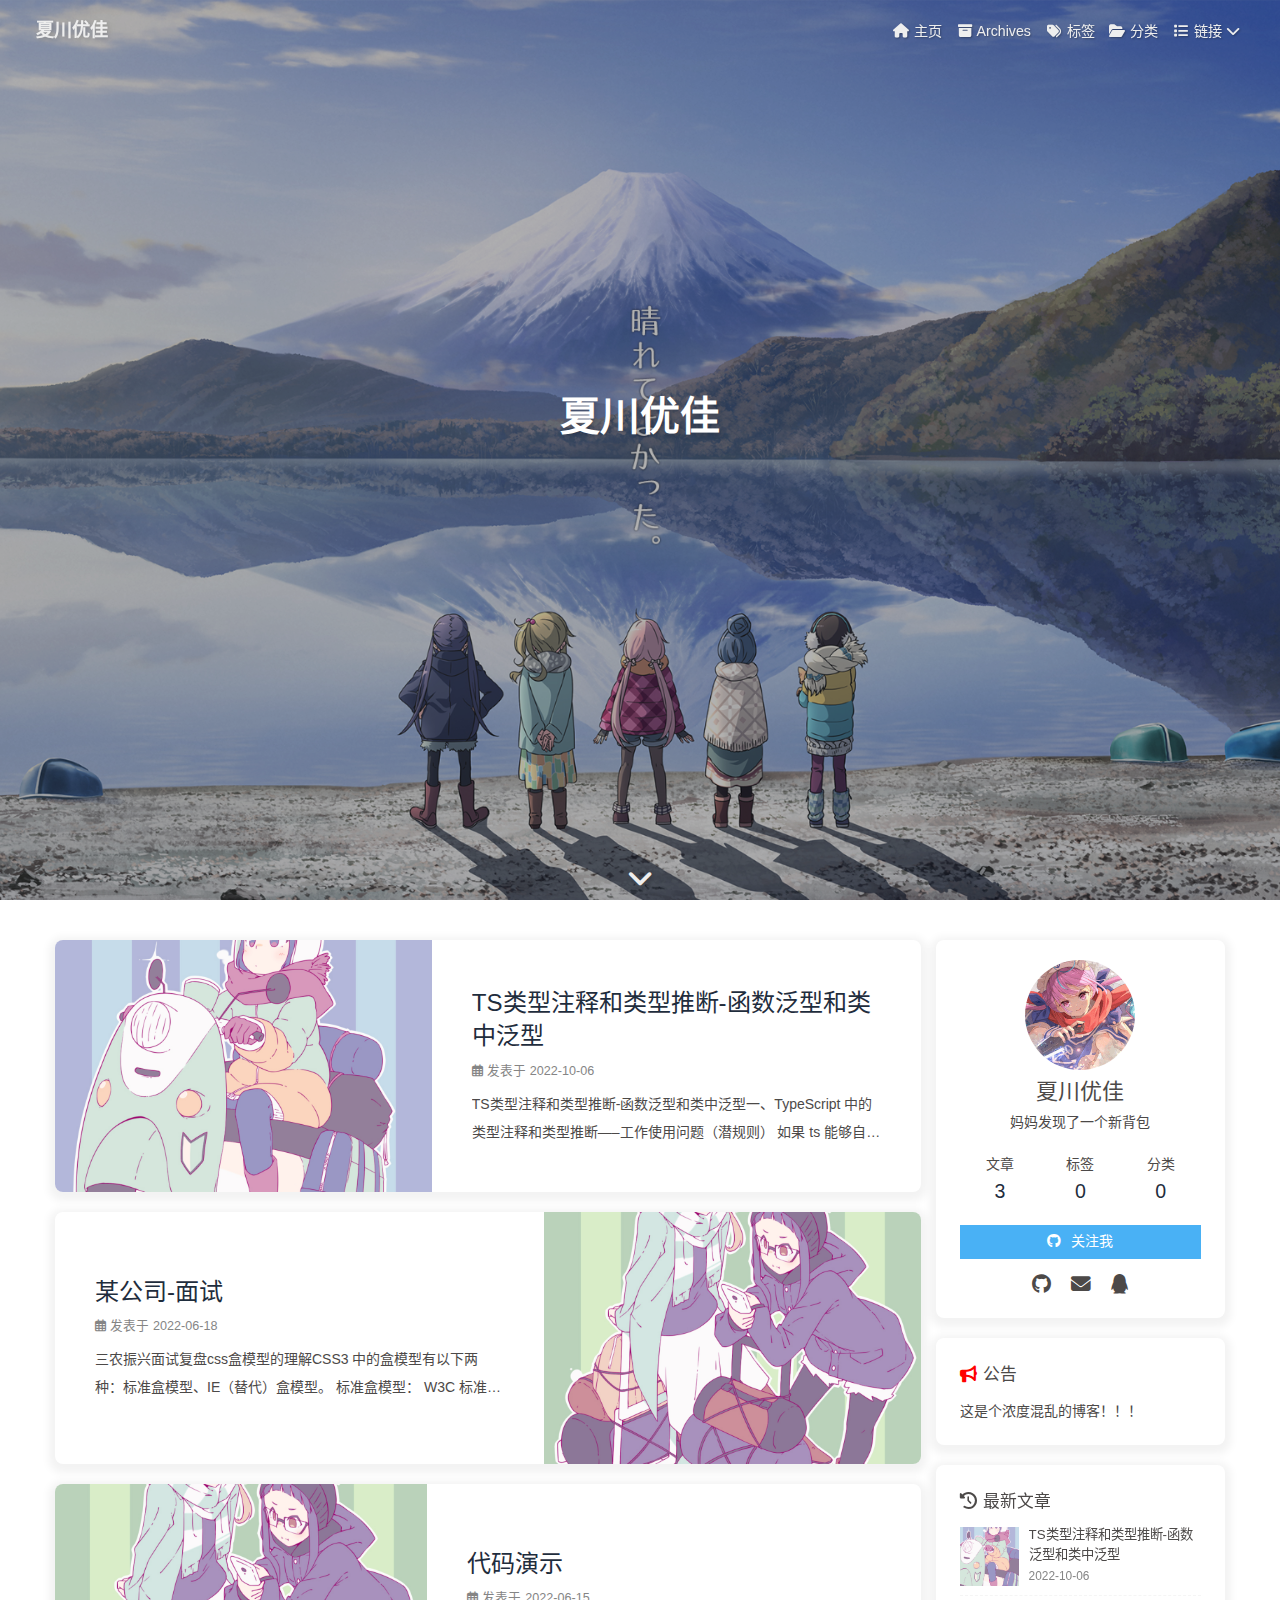
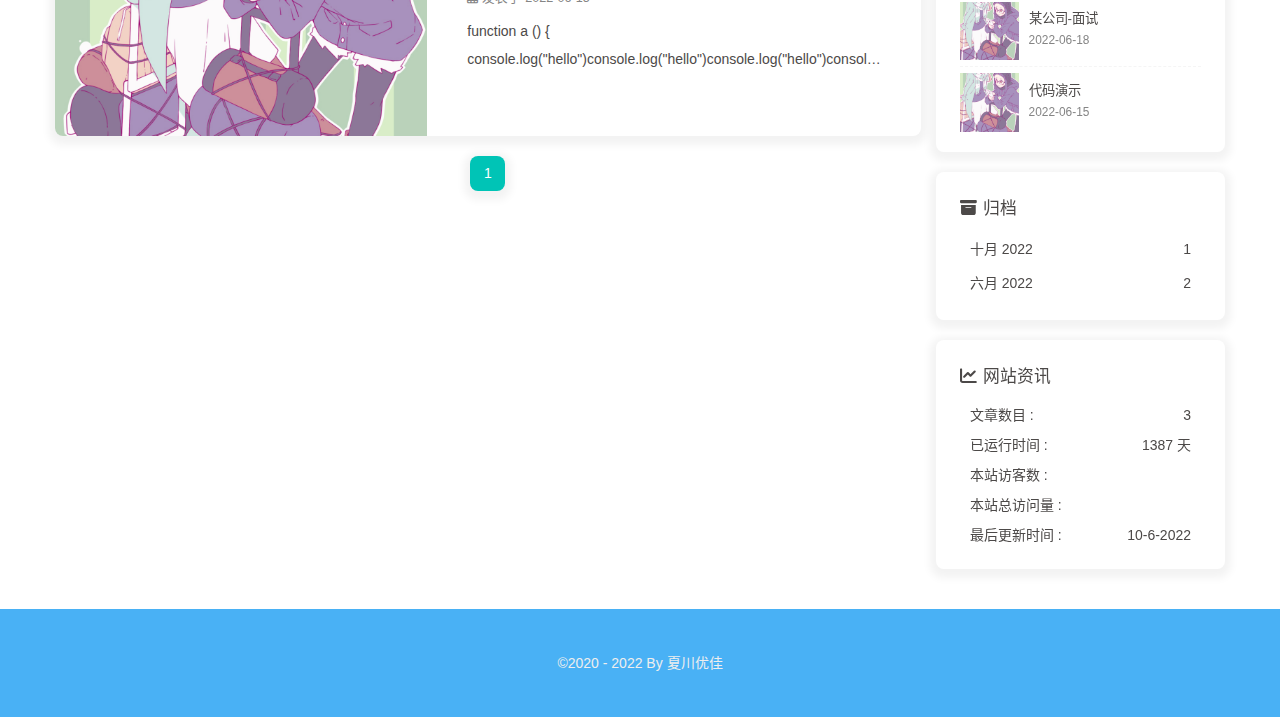
==== commit 9ebb6f91: "Site updated: 2022-10-06 09:50:22" ====
--- a/index.html
+++ b/index.html
@@ -15,7 +15,7 @@
   localSearch: undefined,
   translate: undefined,
   noticeOutdate: {"limitDay":30,"position":"top","messagePrev":"该文章创建于","messageNext":"天前，请以最新文章为准."},
-  highlight: {"plugin":"highlighjs","highlightCopy":true,"highlightLang":true,"highlightHeightLimit":50},
+  highlight: {"plugin":"highlighjs","highlightCopy":true,"highlightLang":true,"highlightHeightLimit":200},
   copy: {
     success: '复制成功',
     error: '复制错误',
@@ -51,7 +51,7 @@
   isHome: true,
   isHighlightShrink: false,
   isToc: false,
-  postUpdate: '2022-10-06 00:48:59'
+  postUpdate: '2022-10-06 09:50:14'
 }</script><noscript><style type="text/css">
   #nav {
     opacity: 1
@@ -140,11 +140,20 @@
       }
     }
     detectApple()
-    })(window)</script><meta name="generator" content="Hexo 6.2.0"></head><body><div id="sidebar"><div id="menu-mask"></div><div id="sidebar-menus"><div class="avatar-img is-center"><img src="/./img/preview.gif" onerror="onerror=null;src='/img/friend_404.gif'" alt="avatar"/></div><div class="sidebar-site-data site-data is-center"><a href="/archives/"><div class="headline">文章</div><div class="length-num">3</div></a><a href="/tags/"><div class="headline">标签</div><div class="length-num">0</div></a><a href="/categories/"><div class="headline">分类</div><div class="length-num">0</div></a></div><hr/><div class="menus_items"><div class="menus_item"><a class="site-page" href="/"><i class="fa-fw fas fa-home"></i><span> 主页</span></a></div><div class="menus_item"><a class="site-page" href="/archives/"><i class="fa-fw fas fa-archive"></i><span> Archives</span></a></div><div class="menus_item"><a class="site-page" href="/tags/"><i class="fa-fw fas fa-tags"></i><span> 标签</span></a></div><div class="menus_item"><a class="site-page" href="/categories/"><i class="fa-fw fas fa-folder-open"></i><span> 分类</span></a></div><div class="menus_item"><a class="site-page group" href="javascript:void(0);"><i class="fa-fw fas fa-list"></i><span> 链接</span><i class="fas fa-chevron-down"></i></a><ul class="menus_item_child"><li><a class="site-page child" href="/link/"><i class="fa-fw fas fa-link"></i><span> 友情链接</span></a></li><li><a class="site-page child" href="/about/"><i class="fa-fw fas fa-heart"></i><span> 关于</span></a></li></ul></div></div></div></div><div class="page" id="body-wrap"><header class="full_page" id="page-header" style="background-image: url('/./img/top.png')"><nav id="nav"><span id="blog_name"><a id="site-name" href="/">夏川优佳</a></span><div id="menus"><div class="menus_items"><div class="menus_item"><a class="site-page" href="/"><i class="fa-fw fas fa-home"></i><span> 主页</span></a></div><div class="menus_item"><a class="site-page" href="/archives/"><i class="fa-fw fas fa-archive"></i><span> Archives</span></a></div><div class="menus_item"><a class="site-page" href="/tags/"><i class="fa-fw fas fa-tags"></i><span> 标签</span></a></div><div class="menus_item"><a class="site-page" href="/categories/"><i class="fa-fw fas fa-folder-open"></i><span> 分类</span></a></div><div class="menus_item"><a class="site-page group" href="javascript:void(0);"><i class="fa-fw fas fa-list"></i><span> 链接</span><i class="fas fa-chevron-down"></i></a><ul class="menus_item_child"><li><a class="site-page child" href="/link/"><i class="fa-fw fas fa-link"></i><span> 友情链接</span></a></li><li><a class="site-page child" href="/about/"><i class="fa-fw fas fa-heart"></i><span> 关于</span></a></li></ul></div></div><div id="toggle-menu"><a class="site-page"><i class="fas fa-bars fa-fw"></i></a></div></div></nav><div id="site-info"><h1 id="site-title">夏川优佳</h1><div id="site_social_icons"><a class="social-icon" href="https://github.com/xiachuanyoujia" target="_blank" title="Github"><i class="fab fa-github"></i></a><a class="social-icon" href="mailto:xxxxxx@gmail.com" target="_blank" title="Email"><i class="fas fa-envelope"></i></a><a class="social-icon" href="/1243357202" target="_blank" title="QQ"><i class="fa-brands fa-qq"></i></a></div></div><div id="scroll-down"><i class="fas fa-angle-down scroll-down-effects"></i></div></header><main class="layout" id="content-inner"><div class="recent-posts" id="recent-posts"><div class="recent-post-item"><div class="recent-post-info no-cover"><a class="article-title" href="/2022/10/06/TypeScript%E5%AD%A6%E4%B9%A0%E8%AE%B0%E5%BD%95/%E5%B7%A5%E4%BD%9C%E4%BD%BF%E7%94%A8%E9%97%AE%E9%A2%98%EF%BC%88%E6%BD%9C%E8%A7%84%E5%88%99%EF%BC%89/" title="TS学习笔记一">TS学习笔记一</a><div class="article-meta-wrap"><span class="post-meta-date"><i class="far fa-calendar-alt"></i><span class="article-meta-label">发表于</span><time datetime="2022-10-05T16:07:34.326Z" title="发表于 2022-10-06 00:07:34">2022-10-06</time></span></div><div class="content">TS学习笔记一、工作使用问题（潜规则）
+    })(window)</script><meta name="generator" content="Hexo 6.2.0"></head><body><div id="sidebar"><div id="menu-mask"></div><div id="sidebar-menus"><div class="avatar-img is-center"><img src="/./img/preview.gif" onerror="onerror=null;src='/img/friend_404.gif'" alt="avatar"/></div><div class="sidebar-site-data site-data is-center"><a href="/archives/"><div class="headline">文章</div><div class="length-num">3</div></a><a href="/tags/"><div class="headline">标签</div><div class="length-num">0</div></a><a href="/categories/"><div class="headline">分类</div><div class="length-num">0</div></a></div><hr/><div class="menus_items"><div class="menus_item"><a class="site-page" href="/"><i class="fa-fw fas fa-home"></i><span> 主页</span></a></div><div class="menus_item"><a class="site-page" href="/archives/"><i class="fa-fw fas fa-archive"></i><span> Archives</span></a></div><div class="menus_item"><a class="site-page" href="/tags/"><i class="fa-fw fas fa-tags"></i><span> 标签</span></a></div><div class="menus_item"><a class="site-page" href="/categories/"><i class="fa-fw fas fa-folder-open"></i><span> 分类</span></a></div><div class="menus_item"><a class="site-page group" href="javascript:void(0);"><i class="fa-fw fas fa-list"></i><span> 链接</span><i class="fas fa-chevron-down"></i></a><ul class="menus_item_child"><li><a class="site-page child" href="/link/"><i class="fa-fw fas fa-link"></i><span> 友情链接</span></a></li><li><a class="site-page child" href="/about/"><i class="fa-fw fas fa-heart"></i><span> 关于</span></a></li></ul></div></div></div></div><div class="page" id="body-wrap"><header class="full_page" id="page-header" style="background-image: url('/./img/top.png')"><nav id="nav"><span id="blog_name"><a id="site-name" href="/">夏川优佳</a></span><div id="menus"><div class="menus_items"><div class="menus_item"><a class="site-page" href="/"><i class="fa-fw fas fa-home"></i><span> 主页</span></a></div><div class="menus_item"><a class="site-page" href="/archives/"><i class="fa-fw fas fa-archive"></i><span> Archives</span></a></div><div class="menus_item"><a class="site-page" href="/tags/"><i class="fa-fw fas fa-tags"></i><span> 标签</span></a></div><div class="menus_item"><a class="site-page" href="/categories/"><i class="fa-fw fas fa-folder-open"></i><span> 分类</span></a></div><div class="menus_item"><a class="site-page group" href="javascript:void(0);"><i class="fa-fw fas fa-list"></i><span> 链接</span><i class="fas fa-chevron-down"></i></a><ul class="menus_item_child"><li><a class="site-page child" href="/link/"><i class="fa-fw fas fa-link"></i><span> 友情链接</span></a></li><li><a class="site-page child" href="/about/"><i class="fa-fw fas fa-heart"></i><span> 关于</span></a></li></ul></div></div><div id="toggle-menu"><a class="site-page"><i class="fas fa-bars fa-fw"></i></a></div></div></nav><div id="site-info"><h1 id="site-title">夏川优佳</h1><div id="site_social_icons"><a class="social-icon" href="https://github.com/xiachuanyoujia" target="_blank" title="Github"><i class="fab fa-github"></i></a><a class="social-icon" href="mailto:xxxxxx@gmail.com" target="_blank" title="Email"><i class="fas fa-envelope"></i></a><a class="social-icon" href="/1243357202" target="_blank" title="QQ"><i class="fa-brands fa-qq"></i></a></div></div><div id="scroll-down"><i class="fas fa-angle-down scroll-down-effects"></i></div></header><main class="layout" id="content-inner"><div class="recent-posts" id="recent-posts"><div class="recent-post-item"><div class="post_cover left"><a href="/2022/10/06/TypeScript%E5%AD%A6%E4%B9%A0%E8%AE%B0%E5%BD%95/%E5%B7%A5%E4%BD%9C%E4%BD%BF%E7%94%A8%E9%97%AE%E9%A2%98%EF%BC%88%E6%BD%9C%E8%A7%84%E5%88%99%EF%BC%89/" title="TS类型注释和类型推断-函数泛型和类中泛型"><img class="post_bg" src="/./img/default.png" onerror="this.onerror=null;this.src='/img/404.jpg'" alt="TS类型注释和类型推断-函数泛型和类中泛型"></a></div><div class="recent-post-info"><a class="article-title" href="/2022/10/06/TypeScript%E5%AD%A6%E4%B9%A0%E8%AE%B0%E5%BD%95/%E5%B7%A5%E4%BD%9C%E4%BD%BF%E7%94%A8%E9%97%AE%E9%A2%98%EF%BC%88%E6%BD%9C%E8%A7%84%E5%88%99%EF%BC%89/" title="TS类型注释和类型推断-函数泛型和类中泛型">TS类型注释和类型推断-函数泛型和类中泛型</a><div class="article-meta-wrap"><span class="post-meta-date"><i class="far fa-calendar-alt"></i><span class="article-meta-label">发表于</span><time datetime="2022-10-05T16:07:34.326Z" title="发表于 2022-10-06 00:07:34">2022-10-06</time></span></div><div class="content">TS类型注释和类型推断-函数泛型和类中泛型一、TypeScript 中的类型注释和类型推断—–工作使用问题（潜规则）
 如果 ts 能够自动分析变量类型，我们就什么都不用做
 如果 ts 无法分析变量类型的话，我们就需要使用类型注解
 
-//先来看一个不用写类型注解的例子：const one = 1;const two = 2;const three = one + two;//再来看一个用写类型注解的例子：function getTotal(one, two) &#123;  return one + two;&#125;const total = getTotal(1, 2);//这种形式，就需要用到类型注释了，因为这里的one和two会显示为any类型。这时候如果你传字符串，你的业务逻辑就是错误的，所以你必须加一个类型注解，把上面的代码写成下面的样子。function getTotal(one: number, two: number) &#123;  return one + two;&#125;const total = getTotal(1, 2);//这里有的一个问题是，为什么total这个变量不需要加类型注解，因为当one和two两个变量加上注解后，T ...</div></div></div><div class="recent-post-item"><div class="recent-post-info no-cover"><a class="article-title" href="/2022/06/18/%E4%B8%89%E5%86%9C%E6%8C%AF%E5%85%B4%E9%9D%A2%E8%AF%95/%E9%9D%A2%E8%AF%95/" title="某公司-面试">某公司-面试</a><div class="article-meta-wrap"><span class="post-meta-date"><i class="far fa-calendar-alt"></i><span class="article-meta-label">发表于</span><time datetime="2022-06-18T15:32:37.131Z" title="发表于 2022-06-18 23:32:37">2022-06-18</time></span></div><div class="content">三农振兴面试复盘css盒模型的理解CSS3 中的盒模型有以下两种：标准盒模型、IE（替代）盒模型。
+先来看一个不用写类型注解的例子：
+const one = 1;const two = 2;const three = one + two;
+
+再来看一个用写类型注解的例子：
+function getTotal(one, two) &#123;  return one + two;&#125;const total = getTotal(1, 2);
+
+这种形式，就需要用到类型注释了，因为这里的one和two会显示为any类型。这时候如果你传字符串，你的业务逻辑就是错误的，所以你必须加一个类型注解，把上面的代码写成下面的样子。
+function getTotal(one: number, two: number) &#123;  return one + two;&#125;const total = getTotal(1, 2);
+
+这里有的一个问题是，为什 ...</div></div></div><div class="recent-post-item"><div class="post_cover right"><a href="/2022/06/18/%E4%B8%89%E5%86%9C%E6%8C%AF%E5%85%B4%E9%9D%A2%E8%AF%95/%E9%9D%A2%E8%AF%95/" title="某公司-面试"><img class="post_bg" src="/./img/default2.png" onerror="this.onerror=null;this.src='/img/404.jpg'" alt="某公司-面试"></a></div><div class="recent-post-info"><a class="article-title" href="/2022/06/18/%E4%B8%89%E5%86%9C%E6%8C%AF%E5%85%B4%E9%9D%A2%E8%AF%95/%E9%9D%A2%E8%AF%95/" title="某公司-面试">某公司-面试</a><div class="article-meta-wrap"><span class="post-meta-date"><i class="far fa-calendar-alt"></i><span class="article-meta-label">发表于</span><time datetime="2022-06-18T15:32:37.131Z" title="发表于 2022-06-18 23:32:37">2022-06-18</time></span></div><div class="content">三农振兴面试复盘css盒模型的理解CSS3 中的盒模型有以下两种：标准盒模型、IE（替代）盒模型。
 
 标准盒模型： W3C 标准的盒子模型。
 IE（替代）盒模型：IE 标准的盒子模型
@@ -160,4 +169,4 @@
 怪异盒模型中的 width 指的是内容、边框、内边距总的宽度（content + border +  padding）；height 指的是内容、边框、内边距总的高度 怪异盒模型下盒子的大小&#x3D;width（content + border + padding） + margin
 
 布局问题问什么有点模糊了
-请你说说css的定位position它允许你定义元素框相 ...</div></div></div><div class="recent-post-item"><div class="recent-post-info no-cover"><a class="article-title" href="/2022/06/15/%E4%BB%A3%E7%A0%81%E5%9D%97%E6%BC%94%E7%A4%BA/%E6%BC%94%E7%A4%BA/" title="代码演示">代码演示</a><div class="article-meta-wrap"><span class="post-meta-date"><i class="far fa-calendar-alt"></i><span class="article-meta-label">发表于</span><time datetime="2022-06-15T03:26:00.630Z" title="发表于 2022-06-15 11:26:00">2022-06-15</time></span></div><div class="content">function a () &#123;    console.log(&quot;hello&quot;)console.log(&quot;hello&quot;)console.log(&quot;hello&quot;)console.log(&quot;hello&quot;)console.log(&quot;hello&quot;)console.log(&quot;hello&quot;)console.log(&quot;hello&quot;)console.log(&quot;hello&quot;)console.log(&quot;hello&quot;)console.log(&quot;hello&quot;)    console.log(&quot;hello&quot;)    console.log(&quot;hello&quot;)    console.log(&quot;hello&quot;)    console.log(&quot;hello&quot;)    console.log(&quot;hello&quot;)    co ...</div></div></div><nav id="pagination"><div class="pagination"><span class="page-number current">1</span></div></nav></div><div class="aside-content" id="aside-content"><div class="card-widget card-info"><div class="is-center"><div class="avatar-img"><img src="/./img/preview.gif" onerror="this.onerror=null;this.src='/img/friend_404.gif'" alt="avatar"/></div><div class="author-info__name">夏川优佳</div><div class="author-info__description">妈妈发现了一个新背包</div></div><div class="card-info-data site-data is-center"><a href="/archives/"><div class="headline">文章</div><div class="length-num">3</div></a><a href="/tags/"><div class="headline">标签</div><div class="length-num">0</div></a><a href="/categories/"><div class="headline">分类</div><div class="length-num">0</div></a></div><a id="card-info-btn" target="_blank" rel="noopener" href="https://github.com/xiachuanyoujia"><i class="fab fa-github"></i><span>关注我</span></a><div class="card-info-social-icons is-center"><a class="social-icon" href="https://github.com/xiachuanyoujia" target="_blank" title="Github"><i class="fab fa-github"></i></a><a class="social-icon" href="mailto:xxxxxx@gmail.com" target="_blank" title="Email"><i class="fas fa-envelope"></i></a><a class="social-icon" href="/1243357202" target="_blank" title="QQ"><i class="fa-brands fa-qq"></i></a></div></div><div class="card-widget card-announcement"><div class="item-headline"><i class="fas fa-bullhorn fa-shake"></i><span>公告</span></div><div class="announcement_content">这是个浓度混乱的博客！！！</div></div><div class="sticky_layout"><div class="card-widget card-recent-post"><div class="item-headline"><i class="fas fa-history"></i><span>最新文章</span></div><div class="aside-list"><div class="aside-list-item no-cover"><div class="content"><a class="title" href="/2022/10/06/TypeScript%E5%AD%A6%E4%B9%A0%E8%AE%B0%E5%BD%95/%E5%B7%A5%E4%BD%9C%E4%BD%BF%E7%94%A8%E9%97%AE%E9%A2%98%EF%BC%88%E6%BD%9C%E8%A7%84%E5%88%99%EF%BC%89/" title="TS学习笔记一">TS学习笔记一</a><time datetime="2022-10-05T16:07:34.326Z" title="发表于 2022-10-06 00:07:34">2022-10-06</time></div></div><div class="aside-list-item no-cover"><div class="content"><a class="title" href="/2022/06/18/%E4%B8%89%E5%86%9C%E6%8C%AF%E5%85%B4%E9%9D%A2%E8%AF%95/%E9%9D%A2%E8%AF%95/" title="某公司-面试">某公司-面试</a><time datetime="2022-06-18T15:32:37.131Z" title="发表于 2022-06-18 23:32:37">2022-06-18</time></div></div><div class="aside-list-item no-cover"><div class="content"><a class="title" href="/2022/06/15/%E4%BB%A3%E7%A0%81%E5%9D%97%E6%BC%94%E7%A4%BA/%E6%BC%94%E7%A4%BA/" title="代码演示">代码演示</a><time datetime="2022-06-15T03:26:00.630Z" title="发表于 2022-06-15 11:26:00">2022-06-15</time></div></div></div></div><div class="card-widget card-archives"><div class="item-headline"><i class="fas fa-archive"></i><span>归档</span></div><ul class="card-archive-list"><li class="card-archive-list-item"><a class="card-archive-list-link" href="/archives/2022/10/"><span class="card-archive-list-date">十月 2022</span><span class="card-archive-list-count">1</span></a></li><li class="card-archive-list-item"><a class="card-archive-list-link" href="/archives/2022/06/"><span class="card-archive-list-date">六月 2022</span><span class="card-archive-list-count">2</span></a></li></ul></div><div class="card-widget card-webinfo"><div class="item-headline"><i class="fas fa-chart-line"></i><span>网站资讯</span></div><div class="webinfo"><div class="webinfo-item"><div class="item-name">文章数目 :</div><div class="item-count">3</div></div><div class="webinfo-item"><div class="item-name">已运行时间 :</div><div class="item-count" id="runtimeshow" data-publishDate="2022-10-05T16:48:59.902Z"></div></div><div class="webinfo-item"><div class="item-name">本站访客数 :</div><div class="item-count" id="busuanzi_value_site_uv"></div></div><div class="webinfo-item"><div class="item-name">本站总访问量 :</div><div class="item-count" id="busuanzi_value_site_pv"></div></div><div class="webinfo-item"><div class="item-name">最后更新时间 :</div><div class="item-count" id="last-push-date" data-lastPushDate="2022-10-05T16:48:59.902Z"></div></div></div></div></div></div></main><footer id="footer"><div id="footer-wrap"><div class="copyright">&copy;2020 - 2022 By 夏川优佳</div></div></footer></div><div id="rightside"><div id="rightside-config-hide"><button id="darkmode" type="button" title="浅色和深色模式转换"><i class="fas fa-adjust"></i></button><button id="hide-aside-btn" type="button" title="单栏和双栏切换"><i class="fas fa-arrows-alt-h"></i></button></div><div id="rightside-config-show"><button id="rightside_config" type="button" title="设置"><i class="fas fa-cog fa-spin"></i></button><button id="go-up" type="button" title="回到顶部"><i class="fas fa-arrow-up"></i></button></div></div><div><script src="/js/utils.js"></script><script src="/js/main.js"></script><script src="https://cdn.jsdelivr.net/npm/@fancyapps/ui/dist/fancybox.umd.js"></script><div class="js-pjax"></div><script async data-pjax src="//busuanzi.ibruce.info/busuanzi/2.3/busuanzi.pure.mini.js"></script></div></body></html>+请你说说css的定位position它允许你定义元素框相 ...</div></div></div><div class="recent-post-item"><div class="post_cover left"><a href="/2022/06/15/%E4%BB%A3%E7%A0%81%E5%9D%97%E6%BC%94%E7%A4%BA/%E6%BC%94%E7%A4%BA/" title="代码演示"><img class="post_bg" src="/./img/default2.png" onerror="this.onerror=null;this.src='/img/404.jpg'" alt="代码演示"></a></div><div class="recent-post-info"><a class="article-title" href="/2022/06/15/%E4%BB%A3%E7%A0%81%E5%9D%97%E6%BC%94%E7%A4%BA/%E6%BC%94%E7%A4%BA/" title="代码演示">代码演示</a><div class="article-meta-wrap"><span class="post-meta-date"><i class="far fa-calendar-alt"></i><span class="article-meta-label">发表于</span><time datetime="2022-06-15T03:26:00.630Z" title="发表于 2022-06-15 11:26:00">2022-06-15</time></span></div><div class="content">function a () &#123;    console.log(&quot;hello&quot;)console.log(&quot;hello&quot;)console.log(&quot;hello&quot;)console.log(&quot;hello&quot;)console.log(&quot;hello&quot;)console.log(&quot;hello&quot;)console.log(&quot;hello&quot;)console.log(&quot;hello&quot;)console.log(&quot;hello&quot;)console.log(&quot;hello&quot;)    console.log(&quot;hello&quot;)    console.log(&quot;hello&quot;)    console.log(&quot;hello&quot;)    console.log(&quot;hello&quot;)    console.log(&quot;hello&quot;)    co ...</div></div></div><nav id="pagination"><div class="pagination"><span class="page-number current">1</span></div></nav></div><div class="aside-content" id="aside-content"><div class="card-widget card-info"><div class="is-center"><div class="avatar-img"><img src="/./img/preview.gif" onerror="this.onerror=null;this.src='/img/friend_404.gif'" alt="avatar"/></div><div class="author-info__name">夏川优佳</div><div class="author-info__description">妈妈发现了一个新背包</div></div><div class="card-info-data site-data is-center"><a href="/archives/"><div class="headline">文章</div><div class="length-num">3</div></a><a href="/tags/"><div class="headline">标签</div><div class="length-num">0</div></a><a href="/categories/"><div class="headline">分类</div><div class="length-num">0</div></a></div><a id="card-info-btn" target="_blank" rel="noopener" href="https://github.com/xiachuanyoujia"><i class="fab fa-github"></i><span>关注我</span></a><div class="card-info-social-icons is-center"><a class="social-icon" href="https://github.com/xiachuanyoujia" target="_blank" title="Github"><i class="fab fa-github"></i></a><a class="social-icon" href="mailto:xxxxxx@gmail.com" target="_blank" title="Email"><i class="fas fa-envelope"></i></a><a class="social-icon" href="/1243357202" target="_blank" title="QQ"><i class="fa-brands fa-qq"></i></a></div></div><div class="card-widget card-announcement"><div class="item-headline"><i class="fas fa-bullhorn fa-shake"></i><span>公告</span></div><div class="announcement_content">这是个浓度混乱的博客！！！</div></div><div class="sticky_layout"><div class="card-widget card-recent-post"><div class="item-headline"><i class="fas fa-history"></i><span>最新文章</span></div><div class="aside-list"><div class="aside-list-item"><a class="thumbnail" href="/2022/10/06/TypeScript%E5%AD%A6%E4%B9%A0%E8%AE%B0%E5%BD%95/%E5%B7%A5%E4%BD%9C%E4%BD%BF%E7%94%A8%E9%97%AE%E9%A2%98%EF%BC%88%E6%BD%9C%E8%A7%84%E5%88%99%EF%BC%89/" title="TS类型注释和类型推断-函数泛型和类中泛型"><img src="/./img/default.png" onerror="this.onerror=null;this.src='/img/404.jpg'" alt="TS类型注释和类型推断-函数泛型和类中泛型"/></a><div class="content"><a class="title" href="/2022/10/06/TypeScript%E5%AD%A6%E4%B9%A0%E8%AE%B0%E5%BD%95/%E5%B7%A5%E4%BD%9C%E4%BD%BF%E7%94%A8%E9%97%AE%E9%A2%98%EF%BC%88%E6%BD%9C%E8%A7%84%E5%88%99%EF%BC%89/" title="TS类型注释和类型推断-函数泛型和类中泛型">TS类型注释和类型推断-函数泛型和类中泛型</a><time datetime="2022-10-05T16:07:34.326Z" title="发表于 2022-10-06 00:07:34">2022-10-06</time></div></div><div class="aside-list-item"><a class="thumbnail" href="/2022/06/18/%E4%B8%89%E5%86%9C%E6%8C%AF%E5%85%B4%E9%9D%A2%E8%AF%95/%E9%9D%A2%E8%AF%95/" title="某公司-面试"><img src="/./img/default2.png" onerror="this.onerror=null;this.src='/img/404.jpg'" alt="某公司-面试"/></a><div class="content"><a class="title" href="/2022/06/18/%E4%B8%89%E5%86%9C%E6%8C%AF%E5%85%B4%E9%9D%A2%E8%AF%95/%E9%9D%A2%E8%AF%95/" title="某公司-面试">某公司-面试</a><time datetime="2022-06-18T15:32:37.131Z" title="发表于 2022-06-18 23:32:37">2022-06-18</time></div></div><div class="aside-list-item"><a class="thumbnail" href="/2022/06/15/%E4%BB%A3%E7%A0%81%E5%9D%97%E6%BC%94%E7%A4%BA/%E6%BC%94%E7%A4%BA/" title="代码演示"><img src="/./img/default2.png" onerror="this.onerror=null;this.src='/img/404.jpg'" alt="代码演示"/></a><div class="content"><a class="title" href="/2022/06/15/%E4%BB%A3%E7%A0%81%E5%9D%97%E6%BC%94%E7%A4%BA/%E6%BC%94%E7%A4%BA/" title="代码演示">代码演示</a><time datetime="2022-06-15T03:26:00.630Z" title="发表于 2022-06-15 11:26:00">2022-06-15</time></div></div></div></div><div class="card-widget card-archives"><div class="item-headline"><i class="fas fa-archive"></i><span>归档</span></div><ul class="card-archive-list"><li class="card-archive-list-item"><a class="card-archive-list-link" href="/archives/2022/10/"><span class="card-archive-list-date">十月 2022</span><span class="card-archive-list-count">1</span></a></li><li class="card-archive-list-item"><a class="card-archive-list-link" href="/archives/2022/06/"><span class="card-archive-list-date">六月 2022</span><span class="card-archive-list-count">2</span></a></li></ul></div><div class="card-widget card-webinfo"><div class="item-headline"><i class="fas fa-chart-line"></i><span>网站资讯</span></div><div class="webinfo"><div class="webinfo-item"><div class="item-name">文章数目 :</div><div class="item-count">3</div></div><div class="webinfo-item"><div class="item-name">已运行时间 :</div><div class="item-count" id="runtimeshow" data-publishDate="2022-10-06T01:50:14.724Z"></div></div><div class="webinfo-item"><div class="item-name">本站访客数 :</div><div class="item-count" id="busuanzi_value_site_uv"></div></div><div class="webinfo-item"><div class="item-name">本站总访问量 :</div><div class="item-count" id="busuanzi_value_site_pv"></div></div><div class="webinfo-item"><div class="item-name">最后更新时间 :</div><div class="item-count" id="last-push-date" data-lastPushDate="2022-10-06T01:50:14.724Z"></div></div></div></div></div></div></main><footer id="footer"><div id="footer-wrap"><div class="copyright">&copy;2020 - 2022 By 夏川优佳</div></div></footer></div><div id="rightside"><div id="rightside-config-hide"><button id="darkmode" type="button" title="浅色和深色模式转换"><i class="fas fa-adjust"></i></button><button id="hide-aside-btn" type="button" title="单栏和双栏切换"><i class="fas fa-arrows-alt-h"></i></button></div><div id="rightside-config-show"><button id="rightside_config" type="button" title="设置"><i class="fas fa-cog fa-spin"></i></button><button id="go-up" type="button" title="回到顶部"><i class="fas fa-arrow-up"></i></button></div></div><div><script src="/js/utils.js"></script><script src="/js/main.js"></script><script src="https://cdn.jsdelivr.net/npm/@fancyapps/ui/dist/fancybox.umd.js"></script><div class="js-pjax"></div><script async data-pjax src="//busuanzi.ibruce.info/busuanzi/2.3/busuanzi.pure.mini.js"></script></div></body></html>